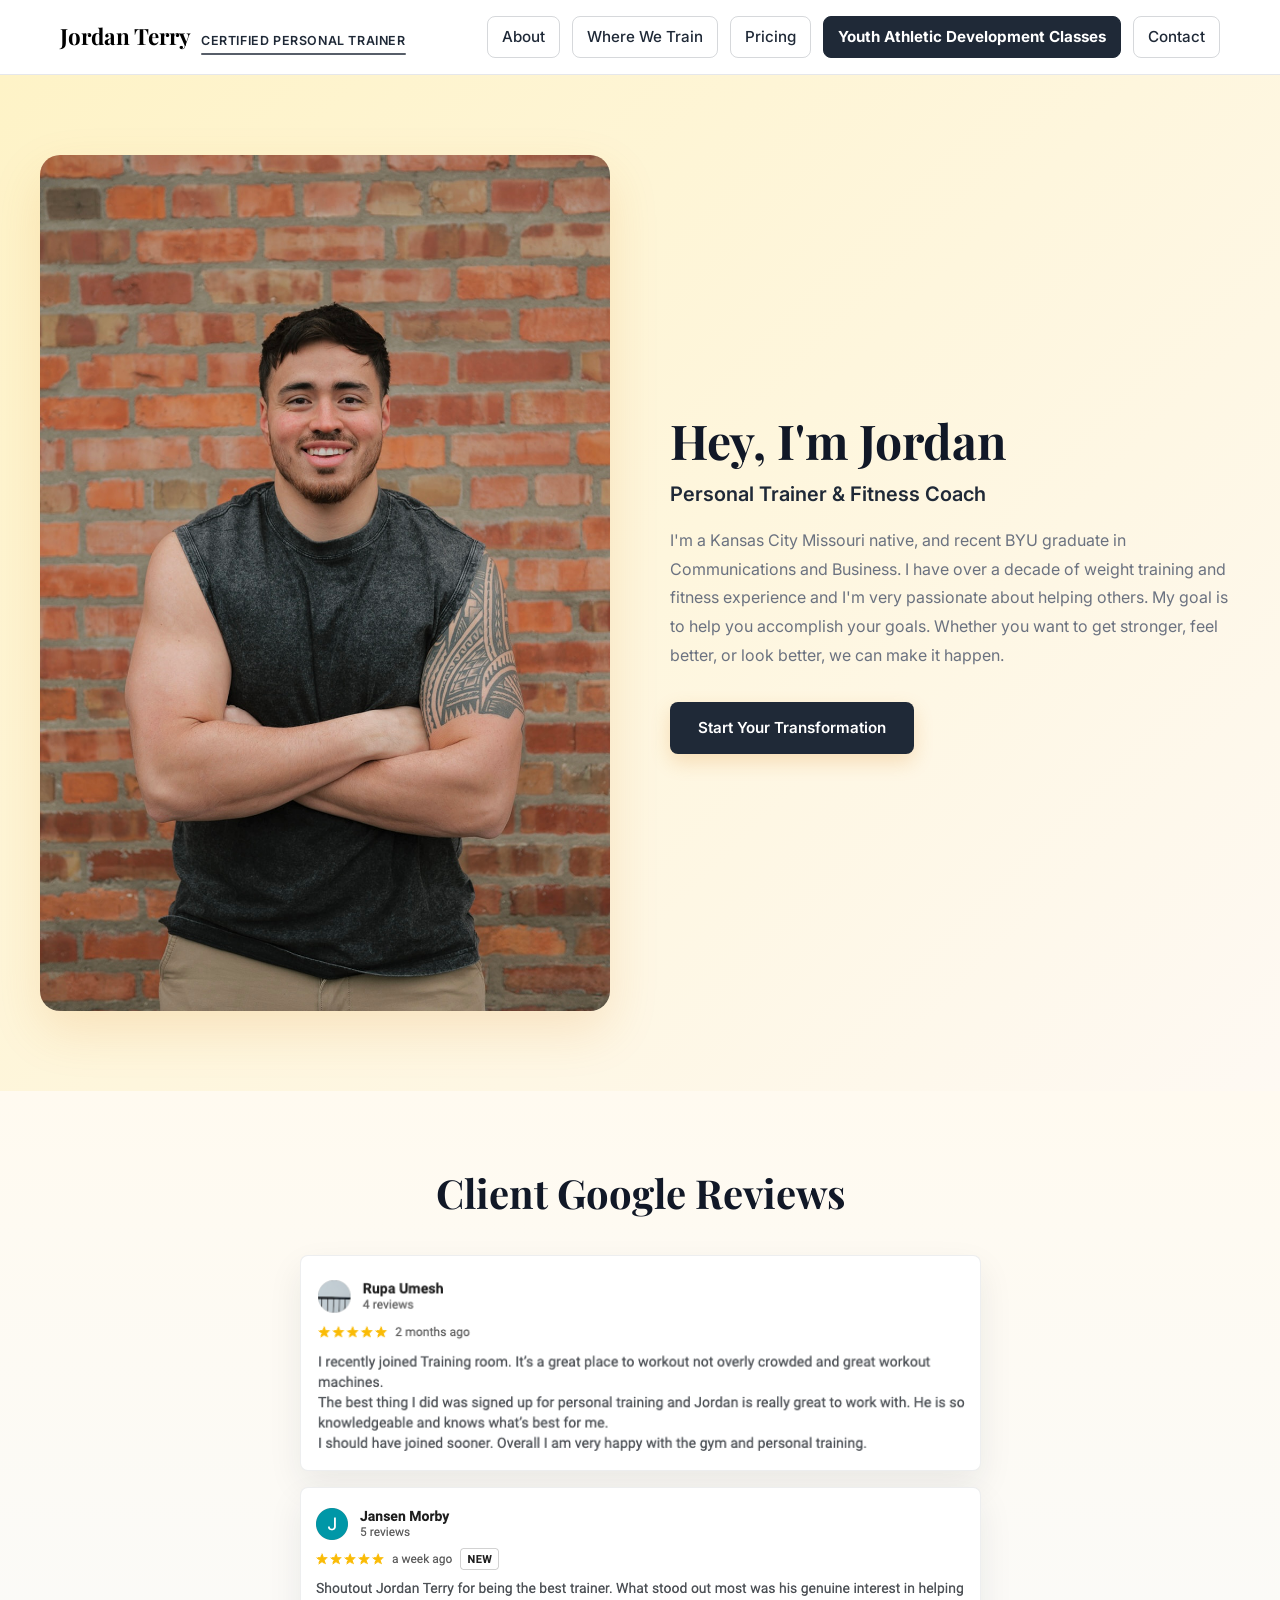
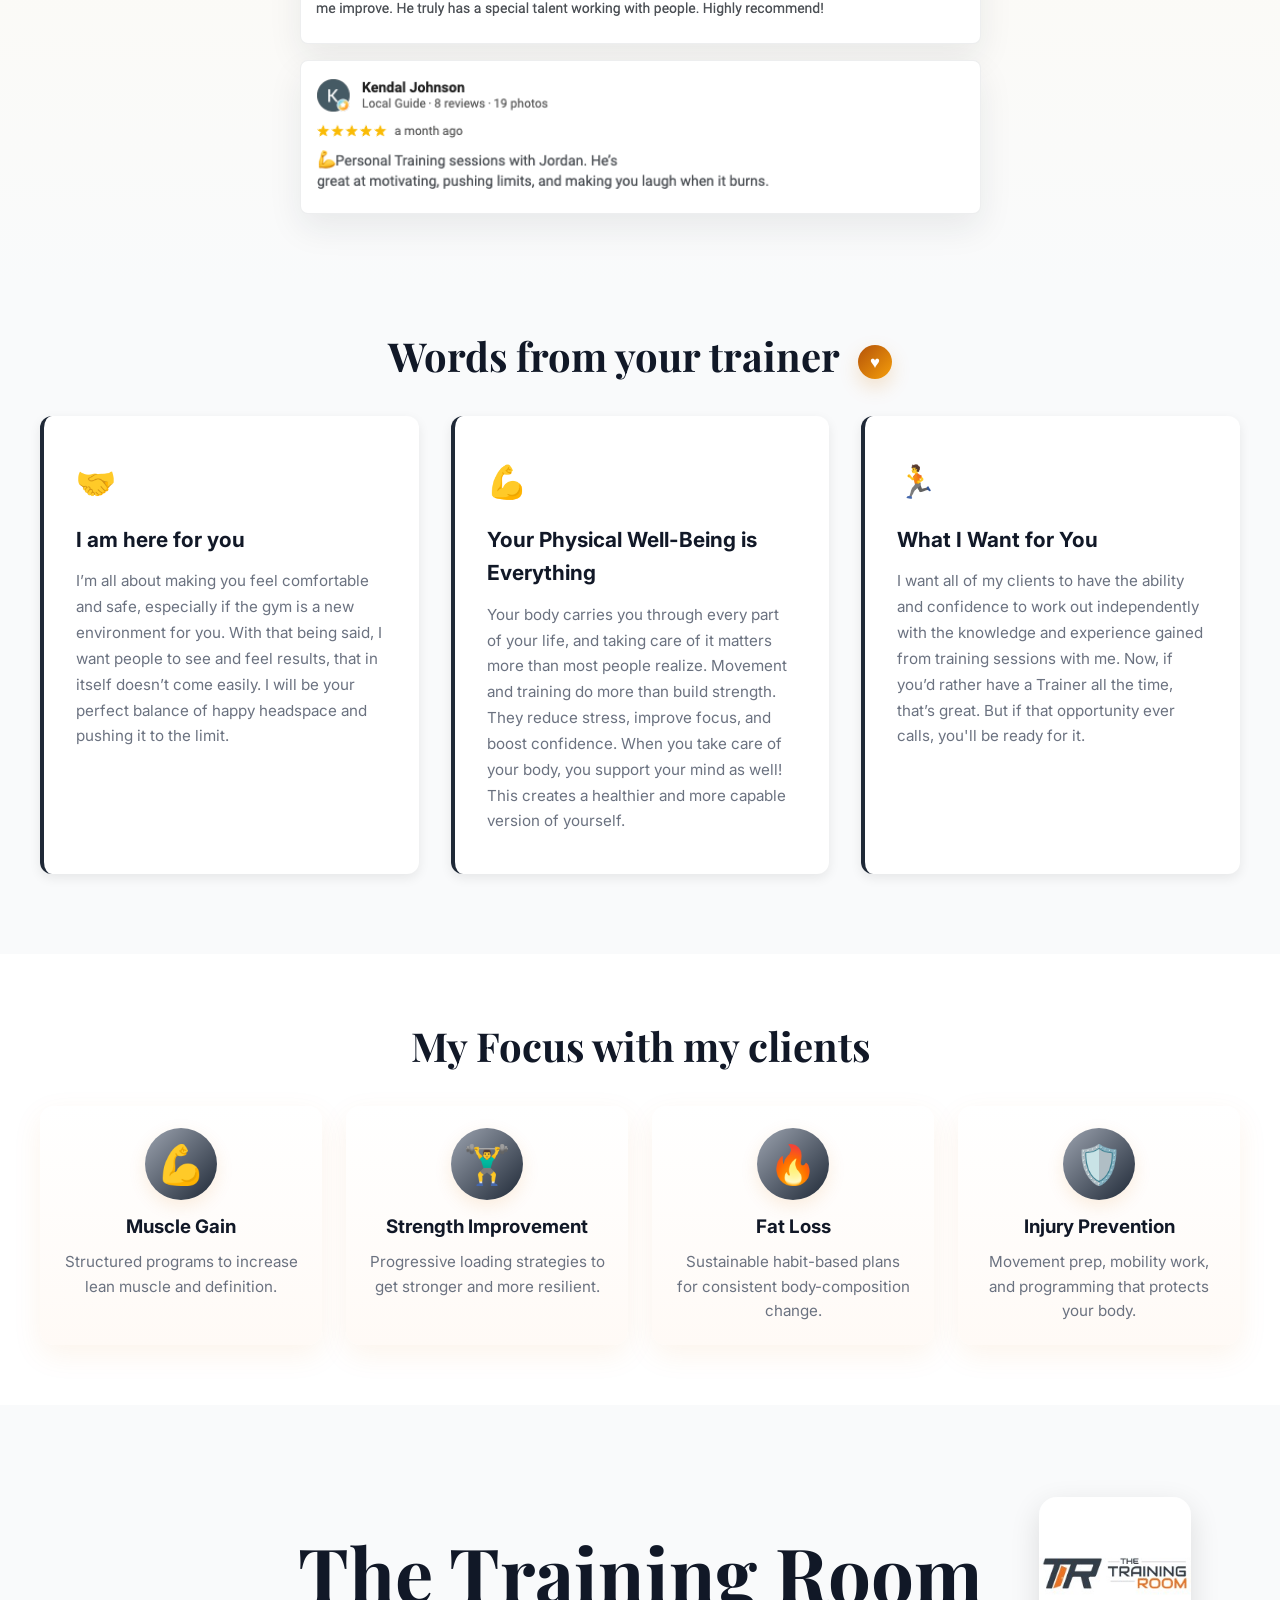
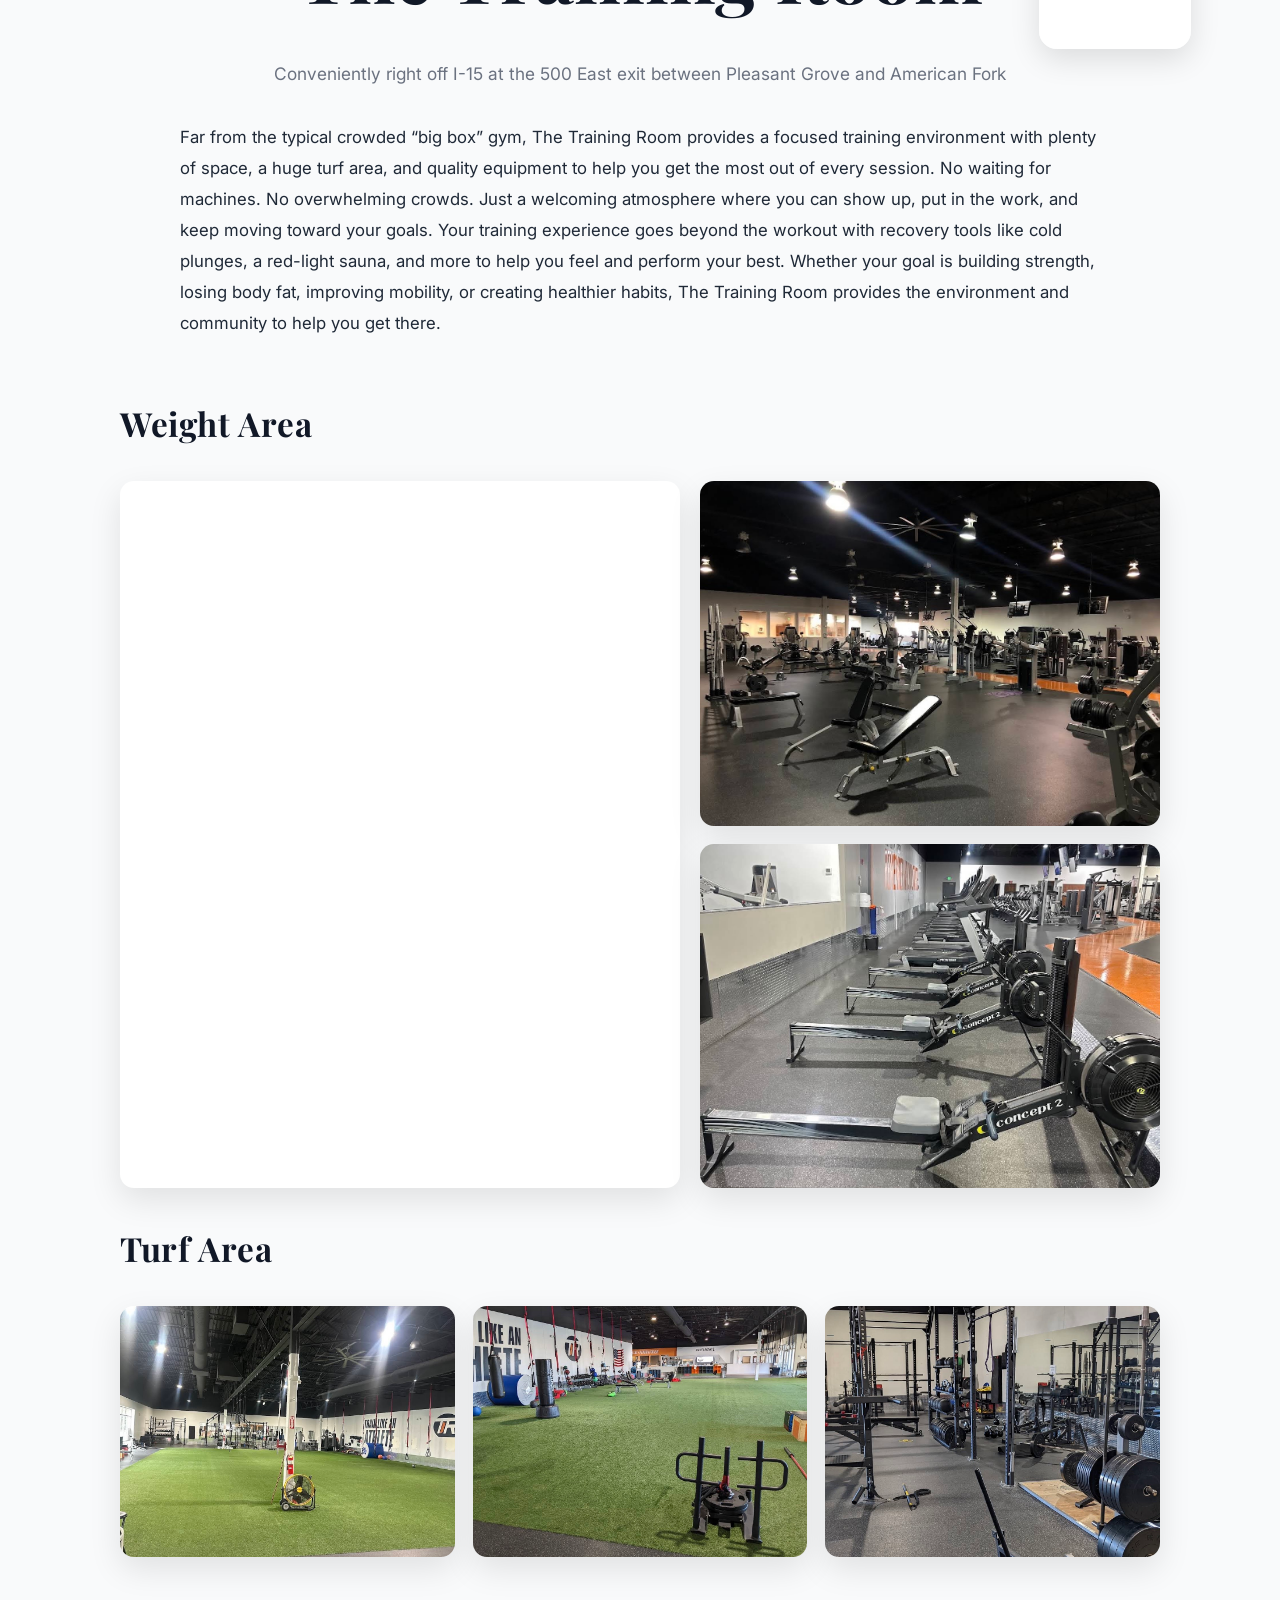
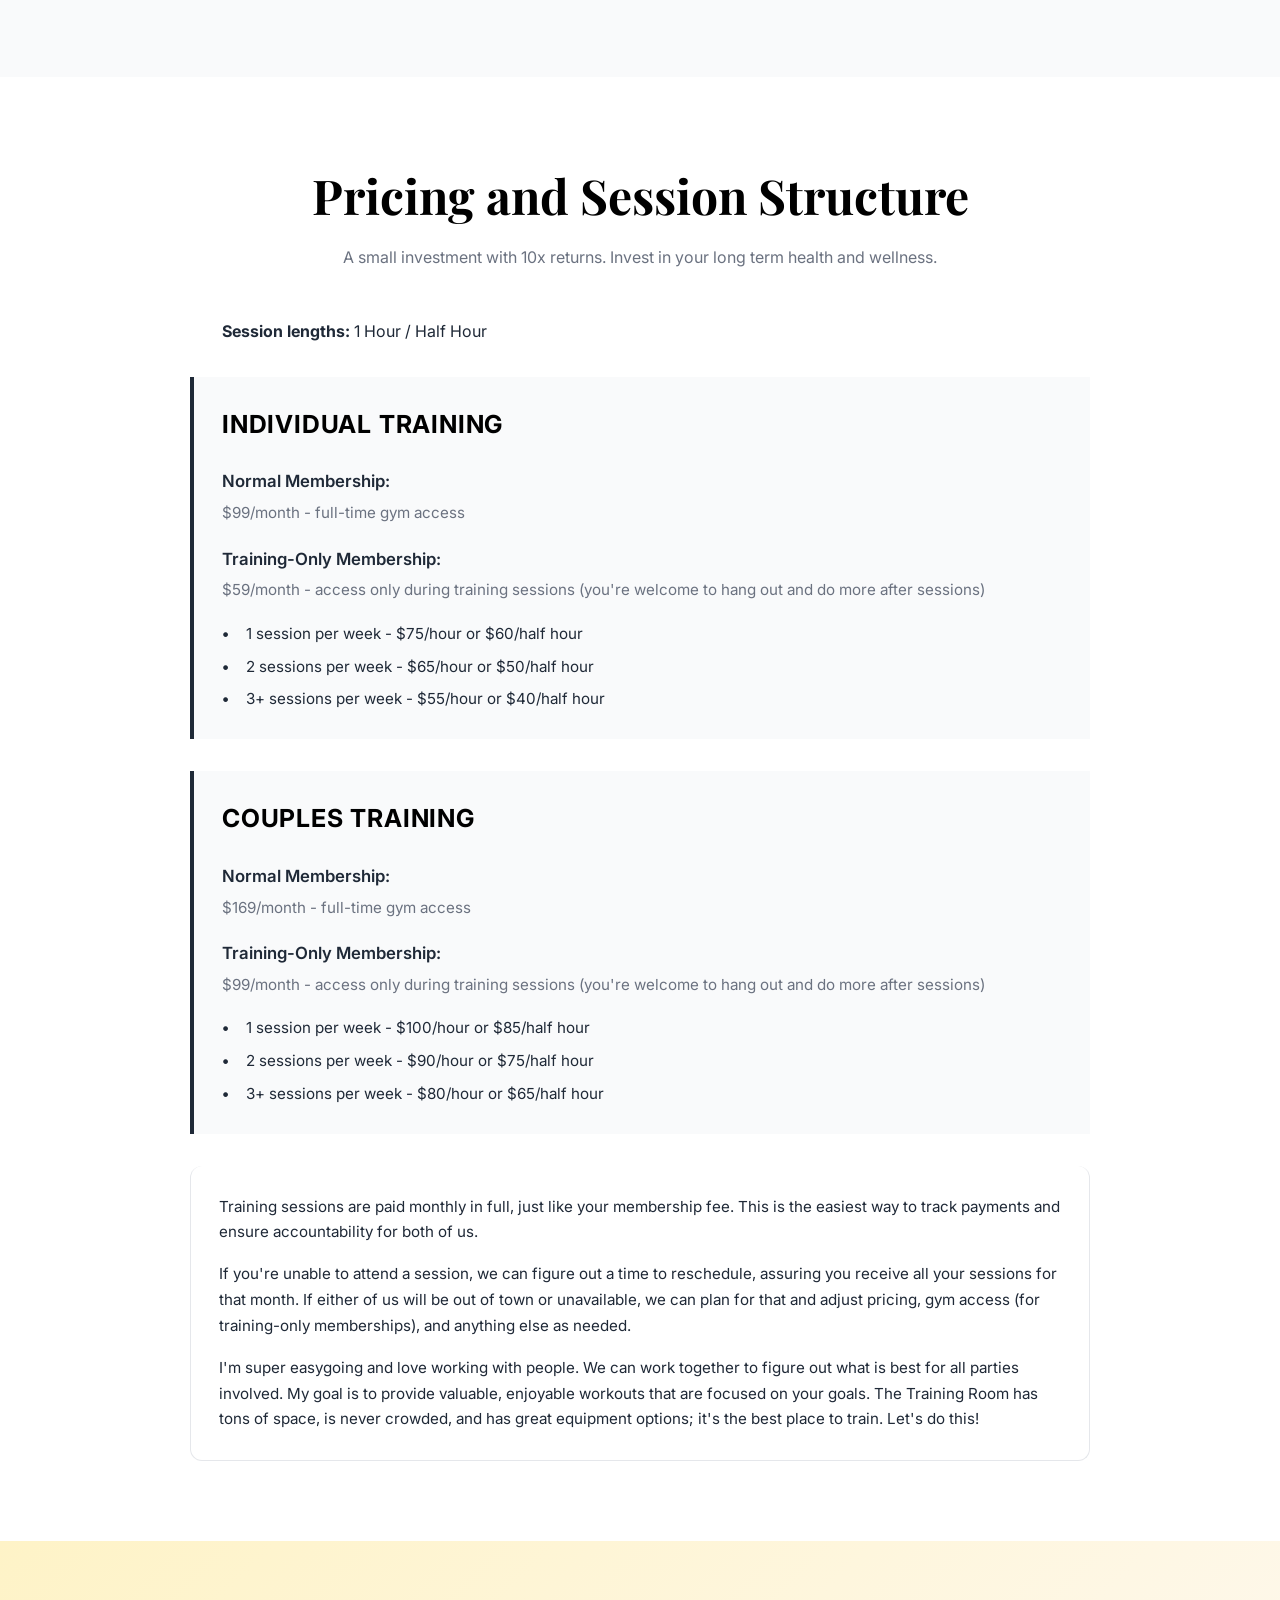
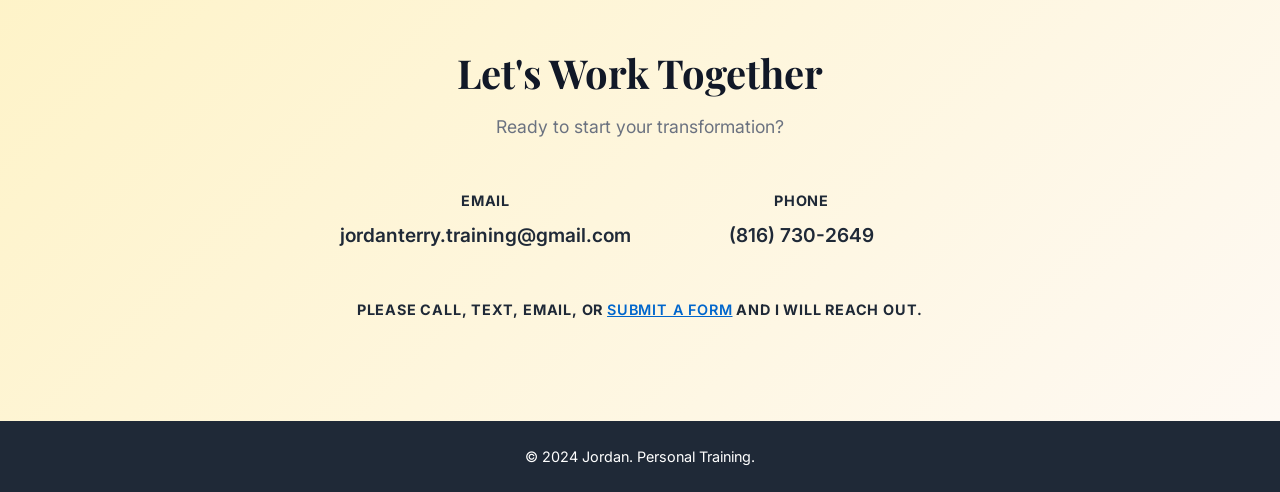
==== index.html @ de5af399 "Shorten contact note copy" ====
<!doctype html>
<html lang="en">
  <head>
    <meta charset="utf-8" />
    <meta name="viewport" content="width=device-width, initial-scale=1" />
    <title>Jordan - Personal Trainer</title>
    <link rel="preconnect" href="https://fonts.googleapis.com" />
    <link rel="preconnect" href="https://fonts.gstatic.com" crossorigin />
    <link href="https://fonts.googleapis.com/css2?family=Inter:wght@400;500;600;700&amp;family=Playfair+Display:wght@600;700&amp;display=swap" rel="stylesheet" />
    <link rel="stylesheet" href="styles.css" />
  </head>
  <body>
    <nav class="navbar">
      <div class="nav-container">
        <div class="nav-brand">
          <span class="brand-name">Jordan Terry</span>
          <button class="brand-title cert-trigger" type="button" data-cert-open>Certified Personal Trainer</button>
        </div>
        <div class="nav-links">
          <a href="#about">About</a>
          <a href="#training-room">Where We Train</a>
          <a href="#pricing">Pricing</a>
          <a class="nav-cta" href="/youth-athletic-development">Youth Athletic Development Classes</a>
          <a href="#contact">Contact</a>
        </div>
      </div>
    </nav>

    <main>
      <!-- Hero Section -->
      <section id="about" class="hero">
        <div class="hero-container">
          <div class="hero-image">
            <img src="headshot.jpg" alt="Jordan" />
          </div>
          <div class="hero-content">
            <h1>Hey, I'm Jordan</h1>
            <p class="hero-subtitle">Personal Trainer &amp; Fitness Coach</p>
            <p class="hero-description">
              I'm a Kansas City Missouri native, and recent BYU graduate in Communications and Business. I have over a decade of weight training and fitness experience and I'm very passionate about helping others. My goal is to help you accomplish your goals. Whether you want to get stronger, feel better, or look better, we can make it happen.
            </p>
            <a href="#contact" class="btn btn-primary">Start Your Transformation</a>
          </div>
        </div>
      </section>

      <!-- Reviews Section -->
      <section class="reviews" aria-labelledby="reviews-title">
        <div class="reviews-container">
          <h2 id="reviews-title">Client Google Reviews</h2>
          <div class="reviews-grid">
            <article class="review-card">
              <img src="assets/reviews/rupa-review.png" alt="Google review from Rupa" />
            </article>
            <article class="review-card">
              <img src="assets/reviews/jansen-review.png" alt="Google review from Jansen" />
            </article>
            <article class="review-card">
              <img src="assets/reviews/johnson-review.png" alt="Google review from Johnson" />
            </article>
          </div>
        </div>
      </section>

      <!-- Philosophy Section -->
      <section id="philosophy" class="philosophy">
        <div class="philosophy-container">
          <h2>Words from your trainer <span class="trainer-heart" aria-hidden="true">♥</span></h2>
          
          <div class="philosophy-grid">
            <div class="philosophy-card">
              <div class="philosophy-icon">🤝</div>
              <h3>I am here for you</h3>
              <p>I’m all about making you feel comfortable and safe, especially if the gym is a new environment for you. With that being said, I want people to see and feel results, that in itself doesn’t come easily. I will be your perfect balance of happy headspace and pushing it to the limit.</p>
            </div>
            
            <div class="philosophy-card">
              <div class="philosophy-icon">💪</div>
              <h3>Your Physical Well-Being is Everything</h3>
              <p>Your body carries you through every part of your life, and taking care of it matters more than most people realize. Movement and training do more than build strength. They reduce stress, improve focus, and boost confidence. When you take care of your body, you support your mind as well! This creates a healthier and more capable version of yourself.</p>
            </div>
            
            <div class="philosophy-card">
              <div class="philosophy-icon">🏃</div>
              <h3>What I Want for You</h3>
              <p>I want all of my clients to have the ability and confidence to work out independently with the knowledge and experience gained from training sessions with me. Now, if you’d rather have a Trainer all the time, that’s great. But if that opportunity ever calls, you'll be ready for it.</p>
            </div>
          </div>

          
        </div>
      </section>

      <section id="focus" class="focus">
        <div class="focus-container">
          <h2>My Focus with my clients</h2>

          <div class="focus-grid">
            <article class="focus-card">
              <div class="focus-icon">💪</div>
              <h3>Muscle Gain</h3>
              <p>Structured programs to increase lean muscle and definition.</p>
            </article>

            <article class="focus-card">
              <div class="focus-icon">🏋️‍♂️</div>
              <h3>Strength Improvement</h3>
              <p>Progressive loading strategies to get stronger and more resilient.</p>
            </article>

            <article class="focus-card">
              <div class="focus-icon">🔥</div>
              <h3>Fat Loss</h3>
              <p>Sustainable habit-based plans for consistent body-composition change.</p>
            </article>

            <article class="focus-card">
              <div class="focus-icon">🛡️</div>
              <h3>Injury Prevention</h3>
              <p>Movement prep, mobility work, and programming that protects your body.</p>
            </article>
          </div>
        </div>
      </section>

      <!-- Training Room Section -->
      <section id="training-room" class="gym">
        <div class="gym-container">
          <div class="gym-header">
            <div class="gym-heading-row">
              <h2>The Training Room</h2>
              <img src="TTR content/TTR-LOGO.jpeg" alt="TTR Logo" class="gym-logo" />
            </div>
            <p class="gym-location">Conveniently right off I-15 at the 500 East exit between Pleasant Grove and American Fork</p>
          </div>
          <div class="gym-text">
            <p class="gym-copy-primary">Far from the typical crowded “big box” gym, The Training Room provides a focused training environment with plenty of space, a huge turf area, and quality equipment to help you get the most out of every session. No waiting for machines. No overwhelming crowds. Just a welcoming atmosphere where you can show up, put in the work, and keep moving toward your goals.</p>
            <p class="gym-copy-secondary">Your training experience goes beyond the workout with recovery tools like cold plunges, a red-light sauna, and more to help you feel and perform your best. Whether your goal is building strength, losing body fat, improving mobility, or creating healthier habits, The Training Room provides the environment and community to help you get there.</p>
          </div>
          <div class="gym-media">
            <h3>Weight Area</h3>
            <div class="weights-grid">
              <div class="weights-video">
                <video src="TTR content/TTR-video1.MOV" autoplay loop muted playsinline preload="metadata" aria-label="Weights area walkthrough"></video>
              </div>
              <div class="weights-images">
                <img src="TTR content/weights-1.jpg" alt="Weights area 1" />
                <img src="TTR content/weights-2.jpg" alt="Weights area 2" />
              </div>
            </div>
            <h3>Turf Area</h3>
            <div class="turf-grid">
              <button class="turf-photo-button" type="button" data-lightbox-src="TTR content/turf-1.jpg" data-lightbox-alt="Larger view of turf area 1">
                <img src="TTR content/turf-1.jpg" alt="Turf area 1" />
              </button>
              <button class="turf-photo-button" type="button" data-lightbox-src="TTR content/turf-2.jpg" data-lightbox-alt="Larger view of turf area 2">
                <img src="TTR content/turf-2.jpg" alt="Turf area 2" />
              </button>
              <button class="turf-photo-button" type="button" data-lightbox-src="TTR content/turf-3.jpg" data-lightbox-alt="Larger view of turf area 3">
                <img src="TTR content/turf-3.jpg" alt="Turf area 3" />
              </button>
            </div>
          </div>
        </div>
      </section>

      <!-- Pricing Section -->
      <section id="pricing" class="pricing">
        <div class="pricing-container">
          <h2>Pricing and Session Structure</h2>
          <p class="pricing-subtitle">A small investment with 10x returns. Invest in your long term health and wellness.</p>
          
          <div class="pricing-content">
            <div class="pricing-item">
              <p><strong>Session lengths:</strong> 1 Hour / Half Hour</p>
            </div>

            <div class="pricing-category">
              <h3>INDIVIDUAL TRAINING</h3>
              
              <div class="pricing-section">
                <h4>Normal Membership:</h4>
                <p>$99/month - full-time gym access</p>
              </div>

              <div class="pricing-section">
                <h4>Training-Only Membership:</h4>
                <p>$59/month - access only during training sessions (you're welcome to hang out and do more after sessions)</p>
              </div>

              <ul class="pricing-list">
                <li>1 session per week - $75/hour or $60/half hour</li>
                <li>2 sessions per week - $65/hour or $50/half hour</li>
                <li>3+ sessions per week - $55/hour or $40/half hour</li>
              </ul>
            </div>

            <div class="pricing-category">
              <h3>COUPLES TRAINING</h3>
              
              <div class="pricing-section">
                <h4>Normal Membership:</h4>
                <p>$169/month - full-time gym access</p>
              </div>

              <div class="pricing-section">
                <h4>Training-Only Membership:</h4>
                <p>$99/month - access only during training sessions (you're welcome to hang out and do more after sessions)</p>
              </div>

              <ul class="pricing-list">
                <li>1 session per week - $100/hour or $85/half hour</li>
                <li>2 sessions per week - $90/hour or $75/half hour</li>
                <li>3+ sessions per week - $80/hour or $65/half hour</li>
              </ul>
            </div>

            <div class="pricing-note">
              <p>Training sessions are paid monthly in full, just like your membership fee. This is the easiest way to track payments and ensure accountability for both of us.</p>
              
              <p>If you're unable to attend a session, we can figure out a time to reschedule, assuring you receive all your sessions for that month. If either of us will be out of town or unavailable, we can plan for that and adjust pricing, gym access (for training-only memberships), and anything else as needed.</p>
              
              <p>I'm super easygoing and love working with people. We can work together to figure out what is best for all parties involved. My goal is to provide valuable, enjoyable workouts that are focused on your goals. The Training Room has tons of space, is never crowded, and has great equipment options; it's the best place to train. Let's do this!</p>
            </div>
          </div>
        </div>
      </section>

      <!-- Contact Section -->
      <section id="contact" class="contact">
        <div class="contact-container">
          <h2>Let's Work Together</h2>
          <p class="section-subtitle">Ready to start your transformation?</p>
          
          <div class="contact-methods">
            <div class="contact-method">
              <h3>Email</h3>
              <a href="mailto:jordanterry.training@gmail.com">jordanterry.training@gmail.com</a>
            </div>
            <div class="contact-method">
              <h3>Phone</h3>
              <a href="tel:+18167302649">(816) 730-2649</a>
            </div>
          </div>
          
          <p class="contact-note">Please call, text, email, or <a href="https://docs.google.com/forms/d/e/1FAIpQLSeHGQTXC1L7MiSMfDoUDGU8taf_AvAZVIywggyeiJch5BqsMg/viewform" class="form-link">submit a form</a> and I will reach out.</p>
        </div>
      </section>
    </main>

    <div class="cert-modal" id="cert-modal" aria-hidden="true">
      <div class="cert-modal-backdrop" data-cert-close></div>
      <div class="cert-modal-panel" role="dialog" aria-modal="true" aria-labelledby="cert-modal-title">
        <div class="cert-modal-header">
          <h2 id="cert-modal-title">NASM Certification</h2>
          <button class="cert-modal-close" type="button" aria-label="Close certification" data-cert-close>&times;</button>
        </div>
        <iframe class="cert-frame" src="assets/nasm-certification.pdf" title="Jordan Terry NASM certification"></iframe>
        <a class="cert-download" href="assets/nasm-certification.pdf" target="_blank" rel="noopener">Open certificate in a new tab</a>
      </div>
    </div>

    <div class="image-lightbox" id="image-lightbox" aria-hidden="true">
      <button class="image-lightbox-backdrop" type="button" aria-label="Close image preview" data-lightbox-close></button>
      <div class="image-lightbox-panel" role="dialog" aria-modal="true" aria-label="Expanded turf photo">
        <button class="image-lightbox-close" type="button" aria-label="Close image preview" data-lightbox-close>&times;</button>
        <img src="" alt="" />
      </div>
    </div>

    <footer class="footer">
      <p>&copy; 2024 Jordan. Personal Training.</p>
    </footer>

    <button class="back-to-top" type="button" aria-label="Back to top">
      <span aria-hidden="true">↑</span>
    </button>

    <script src="script.js"></script>
  </body>
</html>
---- styles.css ----
:root {
  --primary: #1f2937;
  --primary-dark: #000000;
  --primary-light: #9ca3af;
  --warm-brown: #111827;
  --warm-cream: #f3f4f6;
  --text: #1f2937;
  --text-light: #6b7280;
  --bg-light: #f9fafb;
  --bg-white: #ffffff;
  --border: #e5e7eb;
}

* {
  margin: 0;
  padding: 0;
  box-sizing: border-box;
}

html, body {
  height: 100%;
  font-family: 'Inter', system-ui, -apple-system, sans-serif;
  color: var(--text);
  line-height: 1.6;
  background: var(--bg-white);
}

/* Navbar */
.navbar {
  background: var(--bg-white);
  border-bottom: 1px solid var(--border);
  position: sticky;
  top: 0;
  z-index: 100;
  backdrop-filter: blur(10px);
}

.nav-container {
  max-width: 1200px;
  margin: 0 auto;
  display: flex;
  justify-content: space-between;
  align-items: center;
  padding: 16px 20px;
}

.nav-brand {
  display: flex;
  align-items: baseline;
  gap: 10px;
}

.brand-name {
  font-family: 'Playfair Display', serif;
  font-size: 1.4rem;
  font-weight: 700;
  color: var(--primary-dark);
}

.brand-title {
  font-size: 0.78rem;
  font-weight: 600;
  color: var(--primary);
  text-transform: uppercase;
  letter-spacing: 0.6px;
}

.cert-trigger {
  appearance: none;
  background: none;
  border: 0;
  cursor: pointer;
  font-family: inherit;
  padding: 0 0 7px;
  position: relative;
  transition: color 0.3s ease;
}

.cert-trigger::after {
  content: '';
  position: absolute;
  left: 0;
  bottom: 0;
  width: 100%;
  height: 2px;
  background: var(--primary);
  border-radius: 999px;
  opacity: 0.75;
}

.cert-trigger:hover,
.cert-trigger:focus-visible {
  color: var(--primary-dark);
  outline: none;
}

.nav-links {
  display: flex;
  gap: 12px;
  align-items: center;
  flex-wrap: wrap;
  justify-content: flex-end;
}

.nav-links a {
  border: 1px solid rgba(31, 41, 55, 0.18);
  border-radius: 8px;
  text-decoration: none;
  color: var(--text);
  font-size: 0.95rem;
  font-weight: 500;
  padding: 8px 14px;
  transition: background 0.3s ease, border-color 0.3s ease, color 0.3s ease, transform 0.3s ease;
}

.nav-links a:hover,
.nav-links a:focus-visible {
  background: var(--primary);
  border-color: var(--primary);
  color: white;
  outline: none;
  transform: translateY(-1px);
}

.nav-links .nav-cta {
  background: var(--primary);
  border-color: var(--primary);
  color: white;
  font-weight: 700;
}

.nav-links .nav-cta:hover,
.nav-links .nav-cta:focus-visible {
  background: var(--primary-dark);
  border-color: var(--primary-dark);
}

/* Hero Section */
.hero {
  padding: 80px 20px;
  background: linear-gradient(135deg, #fef3c7 0%, #fef9f3 100%);
  min-height: 600px;
  display: flex;
  align-items: center;
}

.hero-container {
  max-width: 1200px;
  margin: 0 auto;
  display: grid;
  grid-template-columns: 1fr 1fr;
  gap: 60px;
  align-items: center;
  width: 100%;
}

.hero-image {
  position: relative;
}

.hero-image img {
  width: 100%;
  height: auto;
  border-radius: 20px;
  box-shadow: 0 20px 50px rgba(217, 119, 6, 0.15);
  display: block;
}

.hero-image::before {
  content: '';
  position: absolute;
  top: -20px;
  left: -20px;
  width: 100%;
  height: 100%;
  background: var(--primary);
  border-radius: 20px;
  z-index: -1;
  opacity: 0.1;
}

.hero-content h1 {
  font-family: 'Playfair Display', serif;
  font-size: 3rem;
  font-weight: 700;
  color: var(--warm-brown);
  margin-bottom: 8px;
  line-height: 1.2;
}

.hero-subtitle {
  font-size: 1.25rem;
  color: var(--primary);
  font-weight: 600;
  margin-bottom: 16px;
}

.hero-description {
  font-size: 1rem;
  color: var(--text-light);
  margin-bottom: 32px;
  line-height: 1.8;
}

/* Buttons */
.btn {
  display: inline-block;
  padding: 14px 28px;
  border-radius: 8px;
  text-decoration: none;
  font-weight: 600;
  font-size: 0.95rem;
  cursor: pointer;
  border: none;
  transition: all 0.3s ease;
  text-align: center;
}

.btn-primary {
  background: var(--primary);
  color: white;
  box-shadow: 0 8px 20px rgba(217, 119, 6, 0.2);
}

.btn-primary:hover {
  background: var(--primary-dark);
  transform: translateY(-2px);
  box-shadow: 0 12px 30px rgba(217, 119, 6, 0.3);
}

.btn-secondary {
  background: var(--warm-brown);
  color: white;
}

.btn-secondary:hover {
  background: #5f2d0c;
}

/* Reviews Section */
.reviews {
  padding: 70px 20px;
  background: linear-gradient(180deg, #fffaf0 0%, var(--bg-light) 100%);
}

.reviews-container {
  max-width: 1200px;
  margin: 0 auto;
}

.reviews-container h2 {
  font-family: 'Playfair Display', serif;
  font-size: 2.5rem;
  color: var(--warm-brown);
  margin-bottom: 30px;
  text-align: center;
}

.reviews-grid {
  display: grid;
  grid-template-columns: 1fr;
  gap: 16px;
  align-items: start;
  max-width: 681px;
  margin: 0 auto;
}

.review-card {
  background: var(--bg-white);
  border: 1px solid rgba(31, 41, 55, 0.08);
  border-radius: 8px;
  box-shadow: 0 14px 34px rgba(31, 41, 55, 0.08);
  padding: 14px;
}

.review-card img {
  display: block;
  width: 100%;
  height: auto;
  border-radius: 6px;
}

/* Philosophy Section */
.philosophy {
  /* bring this section closer to the About section */
  padding: 40px 20px 80px 20px;
  background: var(--bg-light);
}

.philosophy-container {
  max-width: 1200px;
  margin: 0 auto;
}

/* Visually separate the focus list from the trainer words */
.focus-section {
  margin-top: 56px;
  padding: 28px;
  background: var(--bg-white);
  border-radius: 12px;
  box-shadow: 0 8px 24px rgba(0, 0, 0, 0.04);
  border-top: 1px solid var(--border);
}

.focus-section h3 {
  font-size: 1.6rem;
  color: var(--warm-brown);
  margin-bottom: 18px;
  text-align: center;
}

.philosophy-container > h2 {
  font-family: 'Playfair Display', serif;
  font-size: 2.5rem;
  color: var(--warm-brown);
  margin-bottom: 28px;
  text-align: center;
}

.trainer-heart {
  display: inline-flex;
  vertical-align: middle;
  margin-left: 10px;
  width: 34px;
  height: 34px;
  align-items: center;
  justify-content: center;
  border-radius: 50%;
  background: linear-gradient(135deg, #b45309, #f59e0b);
  color: white;
  box-shadow: 0 8px 20px rgba(217, 119, 6, 0.2);
  font-size: 1.05rem;
  line-height: 1;
}

.section-subtitle {
  text-align: center;
  color: var(--text-light);
  font-size: 1.1rem;
  margin-bottom: 48px;
}

.philosophy-grid {
  display: grid;
  grid-template-columns: repeat(auto-fit, minmax(320px, 1fr));
  gap: 32px;
}

.philosophy-card {
  background: var(--bg-white);
  padding: 40px 32px;
  border-radius: 12px;
  border-left: 4px solid var(--primary);
  box-shadow: 0 4px 12px rgba(0, 0, 0, 0.08);
  transition: transform 0.3s ease, box-shadow 0.3s ease;
}

.focus-section {
  margin-top: 40px;
  padding: 32px;
  background: white;
  border-radius: 16px;
  box-shadow: 0 10px 30px rgba(217, 119, 6, 0.1);
}

.focus-section h3 {
  font-size: 1.7rem;
  color: var(--warm-brown);
  margin-bottom: 18px;
  text-align: center;
}

.focus-list {
  list-style: none;
  padding: 0;
  margin: 0;
  display: grid;
  grid-template-columns: repeat(auto-fit, minmax(180px, 1fr));
  gap: 16px;
}

.focus-list li {
  background: var(--bg-light);
  padding: 18px 16px;
  border-radius: 12px;
  font-weight: 600;
  color: var(--text);
  text-align: center;
  box-shadow: inset 0 0 0 1px rgba(217, 119, 6, 0.08);
}

.philosophy-card:hover {
  transform: translateY(-4px);
  box-shadow: 0 12px 24px rgba(217, 119, 6, 0.12);
}

.philosophy-icon {
  font-size: 2rem;
  margin-bottom: 16px;
}

.philosophy-card h3 {
  font-size: 1.3rem;
  color: var(--warm-brown);
  margin-bottom: 12px;
}

.philosophy-card p {
  color: var(--text-light);
  line-height: 1.7;
  font-size: 0.95rem;
}

/* Focus Section */
.focus {
  padding: 60px 20px;
  background: transparent;
}

.focus-container {
  max-width: 1200px;
  margin: 0 auto;
}

.focus-container > h2 {
  font-family: 'Playfair Display', serif;
  font-size: 2.5rem;
  color: var(--warm-brown);
  margin-bottom: 8px;
  text-align: center;
}

.focus-grid {
  display: grid;
  grid-template-columns: repeat(auto-fit, minmax(220px, 1fr));
  gap: 24px;
  margin-top: 28px;
}

.focus-card {
  background: linear-gradient(180deg, var(--bg-white), #fffaf6);
  border-radius: 14px;
  padding: 22px;
  box-shadow: 0 10px 30px rgba(217, 119, 6, 0.08);
  text-align: center;
  transition: transform 0.28s ease, box-shadow 0.28s ease;
}

.focus-card:hover {
  transform: translateY(-6px) scale(1.01);
  box-shadow: 0 18px 40px rgba(217, 119, 6, 0.14);
}

.focus-icon {
  width: 72px;
  height: 72px;
  margin: 0 auto 12px auto;
  display: flex;
  align-items: center;
  justify-content: center;
  border-radius: 50%;
  background: linear-gradient(135deg, var(--primary-light), var(--primary));
  color: white;
  font-size: 2.4rem;
  line-height: 1;
  box-shadow: 0 6px 18px rgba(217, 119, 6, 0.12);
}

.focus-card h3 {
  margin-top: 8px;
  margin-bottom: 8px;
  color: var(--warm-brown);
}

.focus-card p {
  color: var(--text-light);
  font-size: 0.95rem;
}

/* Pricing Section */
.pricing {
  padding: 80px 20px;
  background: var(--bg-white);
}

.pricing-container {
  max-width: 900px;
  margin: 0 auto;
}

.pricing-container > h2 {
  color: var(--primary-dark);
  display: table;
  font-family: 'Playfair Display', serif;
  font-size: 3rem;
  font-weight: 700;
  margin: 0 auto 12px;
  text-align: center;
}

.pricing-subtitle {
  color: var(--text-light);
  font-size: 1rem;
  line-height: 1.6;
  margin: 0 auto 48px;
  max-width: 760px;
  text-align: center;
}

.pricing-content {
  display: flex;
  flex-direction: column;
  gap: 32px;
}

.pricing-item h3 {
  font-size: 1.2rem;
  color: var(--warm-brown);
  margin-bottom: 8px;
  font-weight: 700;
}

.pricing-item p {
  color: var(--text);
  font-size: 1rem;
}

.pricing-item {
  padding-left: 32px;
}

.pricing-category {
  background: var(--bg-light);
  padding: 28px;
  border-radius: 0;
  border-left: 4px solid var(--primary);
}

.pricing-category h3 {
  color: var(--primary-dark);
  display: inline-block;
  font-size: 1.55rem;
  margin-bottom: 24px;
  font-weight: 700;
  text-transform: uppercase;
  letter-spacing: 0.8px;
}

.pricing-section {
  margin-bottom: 20px;
}

.pricing-section h4 {
  font-size: 1.05rem;
  color: var(--text);
  margin-bottom: 6px;
  font-weight: 600;
}

.pricing-section p {
  color: var(--text-light);
  font-size: 0.95rem;
  line-height: 1.6;
}

.pricing-list {
  list-style: none;
  padding: 0;
  margin: 16px 0 0 0;
  display: flex;
  flex-direction: column;
  gap: 10px;
}

.pricing-list li {
  color: var(--text);
  font-size: 0.95rem;
  padding-left: 24px;
  position: relative;
  line-height: 1.5;
}

.pricing-list li:before {
  content: '•';
  position: absolute;
  left: 0;
  color: var(--primary);
  font-weight: bold;
}

.pricing-note {
  background: var(--bg-white);
  padding: 28px;
  border-radius: 12px;
  border-right: 1px solid var(--border);
  border-bottom: 1px solid var(--border);
  border-left: 1px solid var(--border);
}

.pricing-note p {
  color: var(--text);
  font-size: 0.95rem;
  line-height: 1.7;
  margin-bottom: 16px;
}

.pricing-note p:last-child {
  margin-bottom: 0;
}
/* Training Room Section */
.gym {
  padding: 92px 20px;
  background: var(--bg-light);
}

.gym-container {
  max-width: 1200px;
  margin: 0 auto;
}

.gym-header {
  display: flex;
  flex-direction: column;
  align-items: center;
  justify-content: center;
  gap: 12px;
  margin-bottom: 34px;
  text-align: center;
}

.gym-heading-row {
  display: grid;
  grid-template-columns: 1fr auto 1fr;
  align-items: center;
  justify-content: center;
  column-gap: 30px;
  width: 100%;
}

.gym-logo {
  width: 152px;
  height: auto;
  border-radius: 18px;
  justify-self: start;
  margin-left: 26px;
  box-shadow: 0 10px 30px rgba(0, 0, 0, 0.12);
}

.gym-heading-row h2 {
  font-family: 'Playfair Display', serif;
  font-size: 4.75rem;
  line-height: 1.05;
  margin: 0;
  color: var(--warm-brown);
  grid-column: 2;
}

.gym-location {
  color: var(--text-light);
  font-size: 1.08rem;
  margin: 0;
  line-height: 1.55;
  max-width: 100%;
}

.gym-text {
  max-width: 920px;
  margin: 0 auto;
  text-align: left;
}

.gym-text p {
  color: var(--text);
  line-height: 1.85;
  margin-bottom: 0;
  font-size: 1.05rem;
}

.gym-copy-primary,
.gym-copy-secondary {
  display: inline;
}

.gym-copy-primary::after {
  content: ' ';
}

.gym-media {
  isolation: isolate;
  margin: 30px auto 0;
  max-width: 1040px;
  padding: 28px 0;
  position: relative;
}

.gym-media::before {
  background-image:
    url('assets/tr-logo.png'),
    url('assets/tr-logo.png'),
    url('assets/tr-logo.png'),
    url('assets/tr-logo.png'),
    url('assets/tr-logo.png'),
    url('assets/tr-logo.png'),
    url('assets/tr-logo.png'),
    url('assets/tr-logo.png'),
    url('assets/tr-logo.png'),
    url('assets/tr-logo.png'),
    url('assets/tr-logo.png'),
    url('assets/tr-logo.png'),
    url('assets/tr-logo.png'),
    url('assets/tr-logo.png');
  background-position:
    calc(50% - 748px) 36px,
    calc(50% + 712px) 146px,
    calc(50% - 748px) 256px,
    calc(50% + 712px) 366px,
    calc(50% - 748px) 476px,
    calc(50% + 712px) 586px,
    calc(50% - 748px) 696px,
    calc(50% + 712px) 806px,
    calc(50% - 748px) 916px,
    calc(50% + 712px) 1026px,
    calc(50% - 748px) 1136px,
    calc(50% + 712px) 1246px,
    calc(50% - 748px) 1356px,
    calc(50% + 712px) 1466px;
  background-repeat: no-repeat;
  background-size: 120px 120px;
  content: '';
  bottom: -180px;
  left: 50%;
  pointer-events: none;
  position: absolute;
  top: 0;
  transform: translateX(-50%);
  width: 100vw;
  z-index: 0;
}

.gym-media h3,
.weights-grid,
.turf-grid {
  position: relative;
  z-index: 1;
}

.gym-media h3 {
  font-family: 'Playfair Display', serif;
  font-size: 2.08rem;
  color: var(--warm-brown);
  margin-bottom: 30px;
  letter-spacing: 0.6px;
}

.weights-grid {
  display: grid;
  grid-template-columns: minmax(0, 0.95fr) minmax(280px, 0.78fr);
  gap: 20px;
  margin-bottom: 34px;
  align-items: stretch;
}

.weights-video,
.weights-images img,
.turf-photo-button {
  overflow: hidden;
  border-radius: 14px;
  background: var(--bg-white);
  box-shadow: 0 12px 32px rgba(0, 0, 0, 0.1);
}

.weights-video video {
  width: 100%;
  height: 100%;
  min-height: 330px;
  display: block;
  object-fit: cover;
}

.weights-images {
  display: grid;
  gap: 18px;
}

.weights-images img {
  width: 100%;
  height: 100%;
  aspect-ratio: 4 / 3;
  display: block;
  object-fit: cover;
}

.turf-grid {
  display: grid;
  grid-template-columns: repeat(3, minmax(0, 1fr));
  gap: 18px;
}

.turf-photo-button {
  border: 0;
  cursor: pointer;
  padding: 0;
  transition: box-shadow 0.25s ease, transform 0.25s ease;
}

.turf-photo-button:hover,
.turf-photo-button:focus-visible {
  box-shadow: 0 18px 42px rgba(0, 0, 0, 0.16);
  outline: none;
  transform: translateY(-3px);
}

.turf-grid img {
  width: 100%;
  aspect-ratio: 4 / 3;
  display: block;
  object-fit: cover;
}

@media (max-width: 1024px) {
  .gym-heading-row {
    grid-template-columns: auto auto;
    width: auto;
  }

  .gym-heading-row h2 {
    grid-column: auto;
  }

  .gym-logo {
    justify-self: auto;
    margin-left: 0;
  }

  .weights-grid {
    grid-template-columns: 1fr;
    margin-left: auto;
    margin-right: auto;
    max-width: 760px;
  }

  .gym-media {
    padding-left: 0;
    padding-right: 0;
  }

  .gym-media::before {
    background-position:
      calc(50% - 447px) 40px,
      calc(50% + 445px) 150px,
      calc(50% - 447px) 260px,
      calc(50% + 445px) 370px,
      calc(50% - 447px) 480px,
      calc(50% + 445px) 590px,
      calc(50% - 447px) 700px,
      calc(50% + 445px) 810px,
      calc(50% - 447px) 920px,
      calc(50% + 445px) 1030px,
      calc(50% - 447px) 1140px,
      calc(50% + 445px) 1250px,
      calc(50% - 447px) 1360px,
      calc(50% + 445px) 1470px;
    background-size: 86px 86px;
  }
}

@media (max-width: 768px) {
  .gym {
    padding: 64px 18px;
  }

  .gym-header {
    gap: 16px;
  }

  .gym-logo {
    width: 112px;
  }

  .gym-heading-row {
    gap: 16px;
    grid-template-columns: 1fr;
  }

  .gym-heading-row h2 {
    font-size: 3rem;
  }

  .gym-location {
    font-size: 0.92rem;
  }

  .gym-media h3 {
    font-size: 1.55rem;
    margin-bottom: 20px;
  }

  .gym-media {
    padding-left: 0;
    padding-right: 0;
  }

  .gym-media::before {
    display: none;
  }

  .weights-video video {
    min-height: 280px;
  }

  .turf-grid {
    grid-template-columns: 1fr;
  }

  .turf-photo-button {
    cursor: default;
  }

  .turf-photo-button:hover,
  .turf-photo-button:focus-visible {
    box-shadow: 0 12px 32px rgba(0, 0, 0, 0.1);
    transform: none;
  }
}

/* Contact Section */
.contact {
  padding: 100px 20px;
  background: linear-gradient(135deg, #fef3c7 0%, #fef9f3 100%);
  text-align: center;
}

.contact-container {
  max-width: 600px;
  margin: 0 auto;
}

.contact-note {
  font-size: 0.9rem;
  font-weight: 700;
  text-transform: uppercase;
  letter-spacing: 0.8px;
  color: var(--text);
  margin-top: 32px;
  line-height: 1.5;
}

.form-link {
  color: #0066cc;
  text-decoration: underline;
  font-weight: 600;
  transition: color 0.3s ease;
}

.form-link:hover {
  color: #004499;
}

.contact-container h2 {
  font-family: 'Playfair Display', serif;
  font-size: 2.5rem;
  color: var(--warm-brown);
  margin-bottom: 8px;
}

.contact-methods {
  display: grid;
  grid-template-columns: 1fr 1fr;
  gap: 32px;
  margin: 48px 0;
}

.contact-method h3 {
  color: var(--primary);
  font-size: 0.9rem;
  text-transform: uppercase;
  letter-spacing: 0.8px;
  margin-bottom: 8px;
}

.contact-method a {
  font-size: 1.2rem;
  color: var(--text);
  text-decoration: none;
  font-weight: 600;
}

.contact-method a:hover {
  color: var(--primary);
}

/* Footer */
.footer {
  background: var(--text);
  color: white;
  text-align: center;
  padding: 24px 20px;
  font-size: 0.9rem;
}

.cert-modal {
  align-items: center;
  display: none;
  inset: 0;
  justify-content: center;
  padding: 24px;
  position: fixed;
  z-index: 1000;
}

.cert-modal.is-open {
  display: flex;
}

.cert-modal-backdrop {
  background: rgba(17, 24, 39, 0.72);
  inset: 0;
  position: absolute;
}

.cert-modal-panel {
  background: var(--bg-white);
  border-radius: 12px;
  box-shadow: 0 24px 80px rgba(0, 0, 0, 0.28);
  max-height: 92vh;
  max-width: 900px;
  overflow: hidden;
  position: relative;
  width: min(100%, 900px);
  z-index: 1;
}

.cert-modal-header {
  align-items: center;
  border-bottom: 1px solid var(--border);
  display: flex;
  justify-content: space-between;
  gap: 16px;
  padding: 16px 18px;
}

.cert-modal-header h2 {
  color: var(--warm-brown);
  font-family: 'Playfair Display', serif;
  font-size: 1.45rem;
  line-height: 1.2;
  margin: 0;
}

.cert-modal-close {
  align-items: center;
  background: var(--bg-light);
  border: 1px solid var(--border);
  border-radius: 50%;
  color: var(--text);
  cursor: pointer;
  display: inline-flex;
  font-size: 1.5rem;
  height: 36px;
  justify-content: center;
  line-height: 1;
  width: 36px;
}

.cert-modal-close:hover,
.cert-modal-close:focus-visible {
  background: var(--primary);
  color: white;
  outline: none;
}

.cert-frame {
  border: 0;
  display: block;
  height: min(74vh, 760px);
  width: 100%;
}

.cert-download {
  border-top: 1px solid var(--border);
  color: var(--primary);
  display: block;
  font-size: 0.92rem;
  font-weight: 600;
  padding: 12px 18px;
  text-align: center;
}

.image-lightbox {
  align-items: center;
  display: none;
  inset: 0;
  justify-content: center;
  padding: 24px;
  position: fixed;
  z-index: 1100;
}

.image-lightbox.is-open {
  display: flex;
}

.image-lightbox-backdrop {
  background: rgba(17, 24, 39, 0.78);
  border: 0;
  cursor: pointer;
  inset: 0;
  padding: 0;
  position: absolute;
}

.image-lightbox-panel {
  max-height: 88vh;
  max-width: min(1040px, 92vw);
  position: relative;
  z-index: 1;
}

.image-lightbox-panel img {
  background: var(--bg-white);
  border-radius: 12px;
  box-shadow: 0 24px 80px rgba(0, 0, 0, 0.32);
  display: block;
  max-height: 88vh;
  max-width: 100%;
  object-fit: contain;
}

.image-lightbox-close {
  align-items: center;
  background: var(--bg-white);
  border: 1px solid var(--border);
  border-radius: 50%;
  color: var(--text);
  cursor: pointer;
  display: inline-flex;
  font-size: 1.45rem;
  height: 38px;
  justify-content: center;
  line-height: 1;
  position: absolute;
  right: -12px;
  top: -12px;
  width: 38px;
}

.image-lightbox-close:hover,
.image-lightbox-close:focus-visible {
  background: var(--primary);
  color: white;
  outline: none;
}

.back-to-top {
  align-items: center;
  background: var(--primary);
  border: 1px solid rgba(255, 255, 255, 0.45);
  border-radius: 50%;
  box-shadow: 0 12px 28px rgba(31, 41, 55, 0.22);
  color: white;
  cursor: pointer;
  display: inline-flex;
  font-family: inherit;
  font-size: 1.25rem;
  font-weight: 700;
  height: 42px;
  justify-content: center;
  opacity: 0;
  pointer-events: none;
  position: fixed;
  right: 22px;
  top: 50%;
  transform: translateY(calc(-50% + 10px));
  transition: opacity 0.25s ease, transform 0.25s ease, background 0.25s ease;
  width: 42px;
  z-index: 90;
}

.back-to-top.is-visible {
  opacity: 1;
  pointer-events: auto;
  transform: translateY(-50%);
}

.back-to-top:hover,
.back-to-top:focus-visible {
  background: var(--primary-dark);
  outline: none;
  transform: translateY(calc(-50% - 2px));
}

/* Responsive */
@media (max-width: 768px) {
  .nav-container {
    align-items: flex-start;
    gap: 14px;
  }

  .nav-links {
    gap: 8px 14px;
    font-size: 0.85rem;
  }

  .nav-links a {
    font-size: 0.85rem;
  }

  .hero-container {
    grid-template-columns: 1fr;
    gap: 40px;
    padding: 0;
  }

  .hero-content h1 {
    font-size: 2rem;
  }

  .philosophy-container > h2 {
    font-size: 2rem;
  }

  .philosophy-grid {
    grid-template-columns: 1fr;
  }

  .reviews-grid {
    grid-template-columns: 1fr;
  }

  .contact-methods {
    grid-template-columns: 1fr;
    gap: 24px;
  }

  .contact-container h2 {
    font-size: 2rem;
  }
}

/* Mobile polish */
@media (max-width: 640px) {
  body {
    overflow-x: hidden;
  }

  .navbar {
    position: static;
  }

  .nav-container {
    flex-direction: column;
    align-items: center;
    gap: 14px;
    padding: 16px 20px;
    text-align: center;
  }

  .nav-brand {
    flex-direction: column;
    align-items: center;
    gap: 2px;
  }

  .brand-name {
    font-size: 1.25rem;
  }

  .brand-title {
    font-size: 0.7rem;
  }

  .nav-links {
    justify-content: center;
    gap: 10px 16px;
    width: 100%;
  }

  .nav-links a {
    font-size: 0.84rem;
    line-height: 1.2;
  }

  .nav-links .nav-cta {
    flex-basis: 100%;
    max-width: 340px;
  }

  .hero,
  .reviews,
  .philosophy,
  .focus,
  .pricing,
  .gym,
  .contact {
    padding-left: 20px;
    padding-right: 20px;
  }

  .hero {
    padding-top: 56px;
    padding-bottom: 56px;
    min-height: auto;
  }

  .hero-container {
    gap: 28px;
  }

  .hero-content h1,
  .reviews-container h2,
  .philosophy-container > h2,
  .focus-container > h2,
  .pricing-container > h2,
  .contact-container h2 {
    font-size: 1.9rem;
    line-height: 1.15;
  }

  .hero-subtitle,
  .section-subtitle,
  .contact-note {
    font-size: 0.9rem;
  }

  .pricing-category h3 {
    font-size: 1.15rem;
    max-width: 100%;
  }

  .hero-description,
  .philosophy-card p,
  .focus-card p,
  .pricing-section p,
  .pricing-list li,
  .pricing-note p,
  .gym-text p {
    font-size: 0.95rem;
    line-height: 1.7;
  }

  .gym-copy-primary,
  .gym-copy-secondary {
    display: block;
  }

  .gym-copy-primary {
    margin-bottom: 14px;
  }

  .gym-copy-primary::after {
    content: '';
  }

  .philosophy,
  .reviews,
  .focus,
  .pricing,
  .gym,
  .contact {
    padding-top: 56px;
    padding-bottom: 56px;
  }

  .philosophy-card,
  .pricing-category,
  .pricing-note {
    padding: 24px 20px;
  }

  .gym-heading-row {
    grid-template-columns: 1fr;
    justify-items: center;
    gap: 12px;
    width: 100%;
  }

  .gym-heading-row h2 {
    font-size: 2.45rem;
    line-height: 1.08;
    text-align: center;
  }

  .gym-logo {
    width: 104px;
    margin-left: 0;
  }

  .gym-location {
    font-size: 0.9rem;
    line-height: 1.45;
  }

  .gym-media {
    margin-top: 26px;
    max-width: 100%;
  }

  .gym-media h3 {
    font-size: 1.6rem;
    margin-bottom: 18px;
  }

  .weights-grid {
    display: flex;
    flex-direction: column;
    gap: 18px;
    max-width: 100%;
    margin-bottom: 30px;
  }

  .weights-video video {
    min-height: 240px;
    aspect-ratio: 4 / 3;
  }

  .weights-images {
    grid-template-columns: 1fr;
    gap: 18px;
  }

  .weights-images img,
  .turf-grid img {
    width: 100%;
    height: auto;
  }

  .turf-grid {
    grid-template-columns: 1fr;
  }

  .contact-method a {
    font-size: 1rem;
    overflow-wrap: anywhere;
  }

  .cert-modal {
    padding: 14px;
  }

  .cert-modal-header {
    padding: 12px 14px;
  }

  .cert-modal-header h2 {
    font-size: 1.2rem;
  }

  .cert-frame {
    height: 68vh;
  }

  .back-to-top {
    height: 38px;
    right: 16px;
    width: 38px;
  }
}
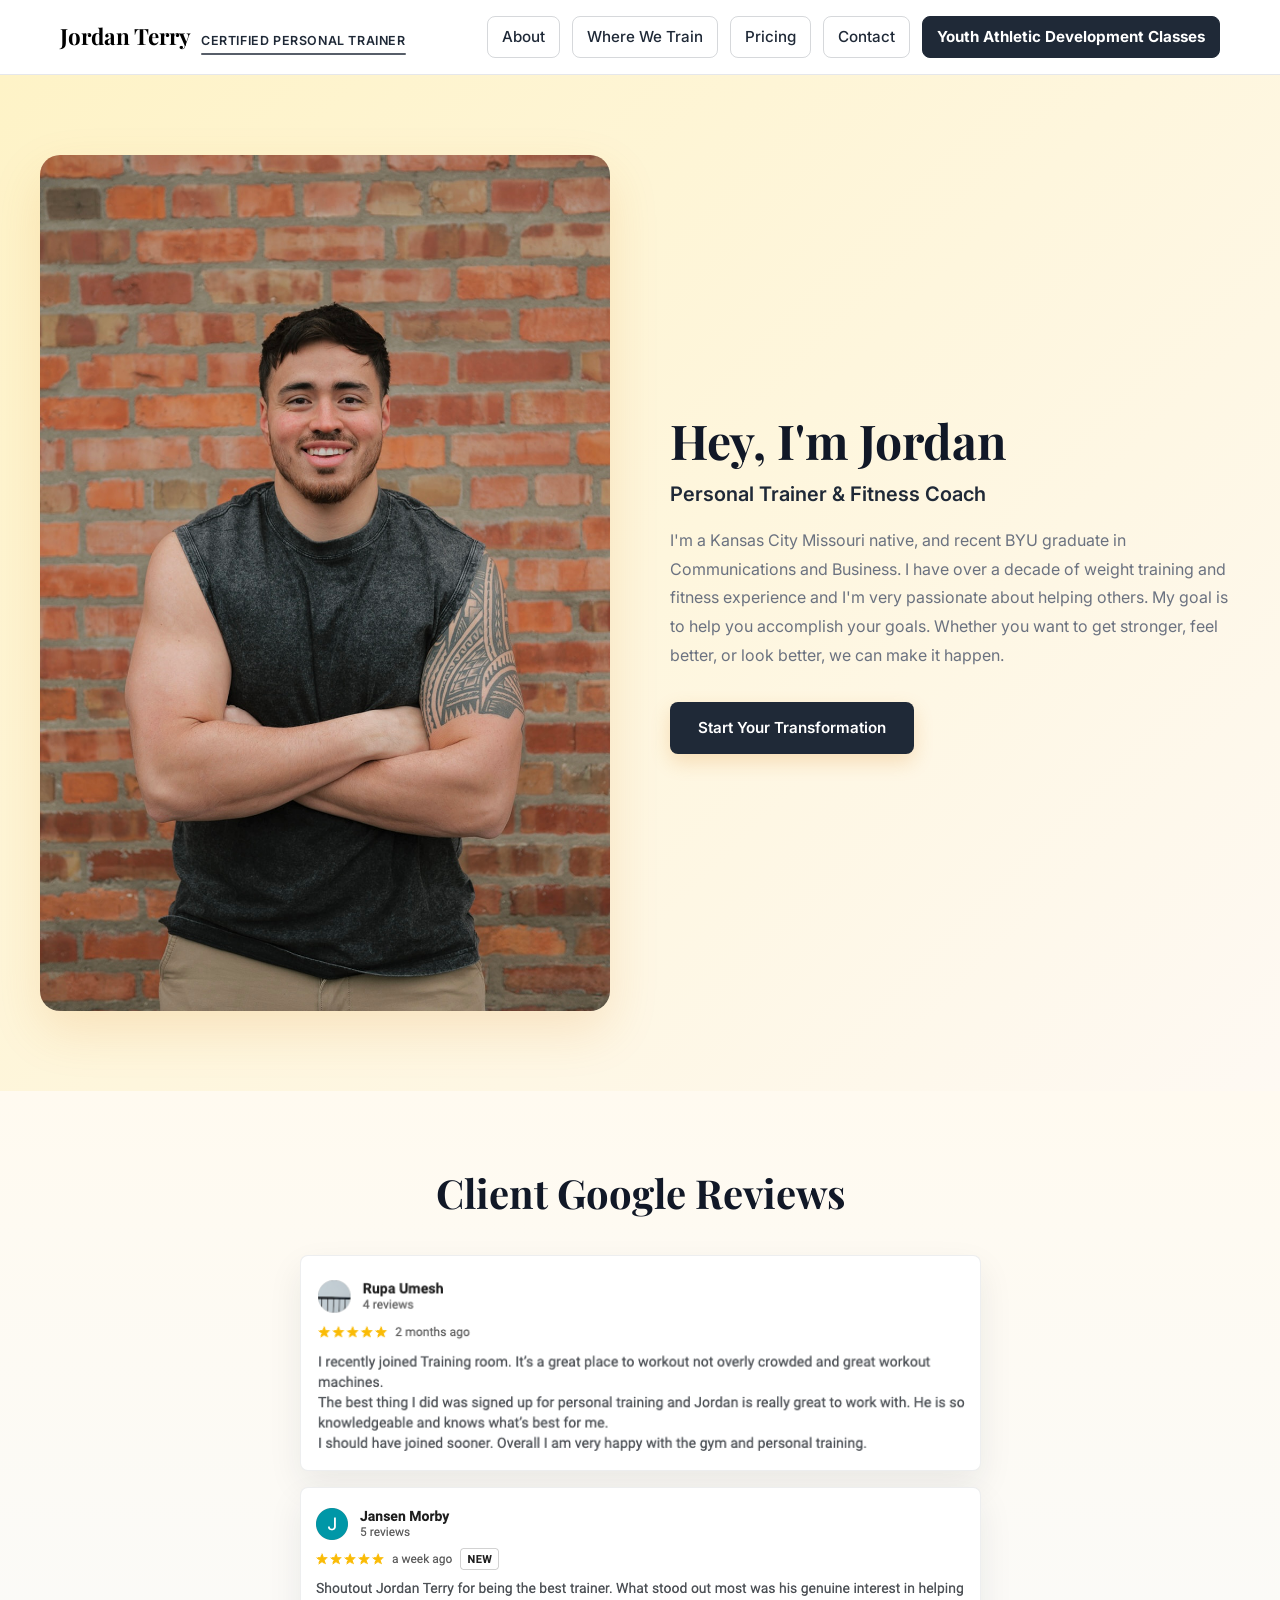
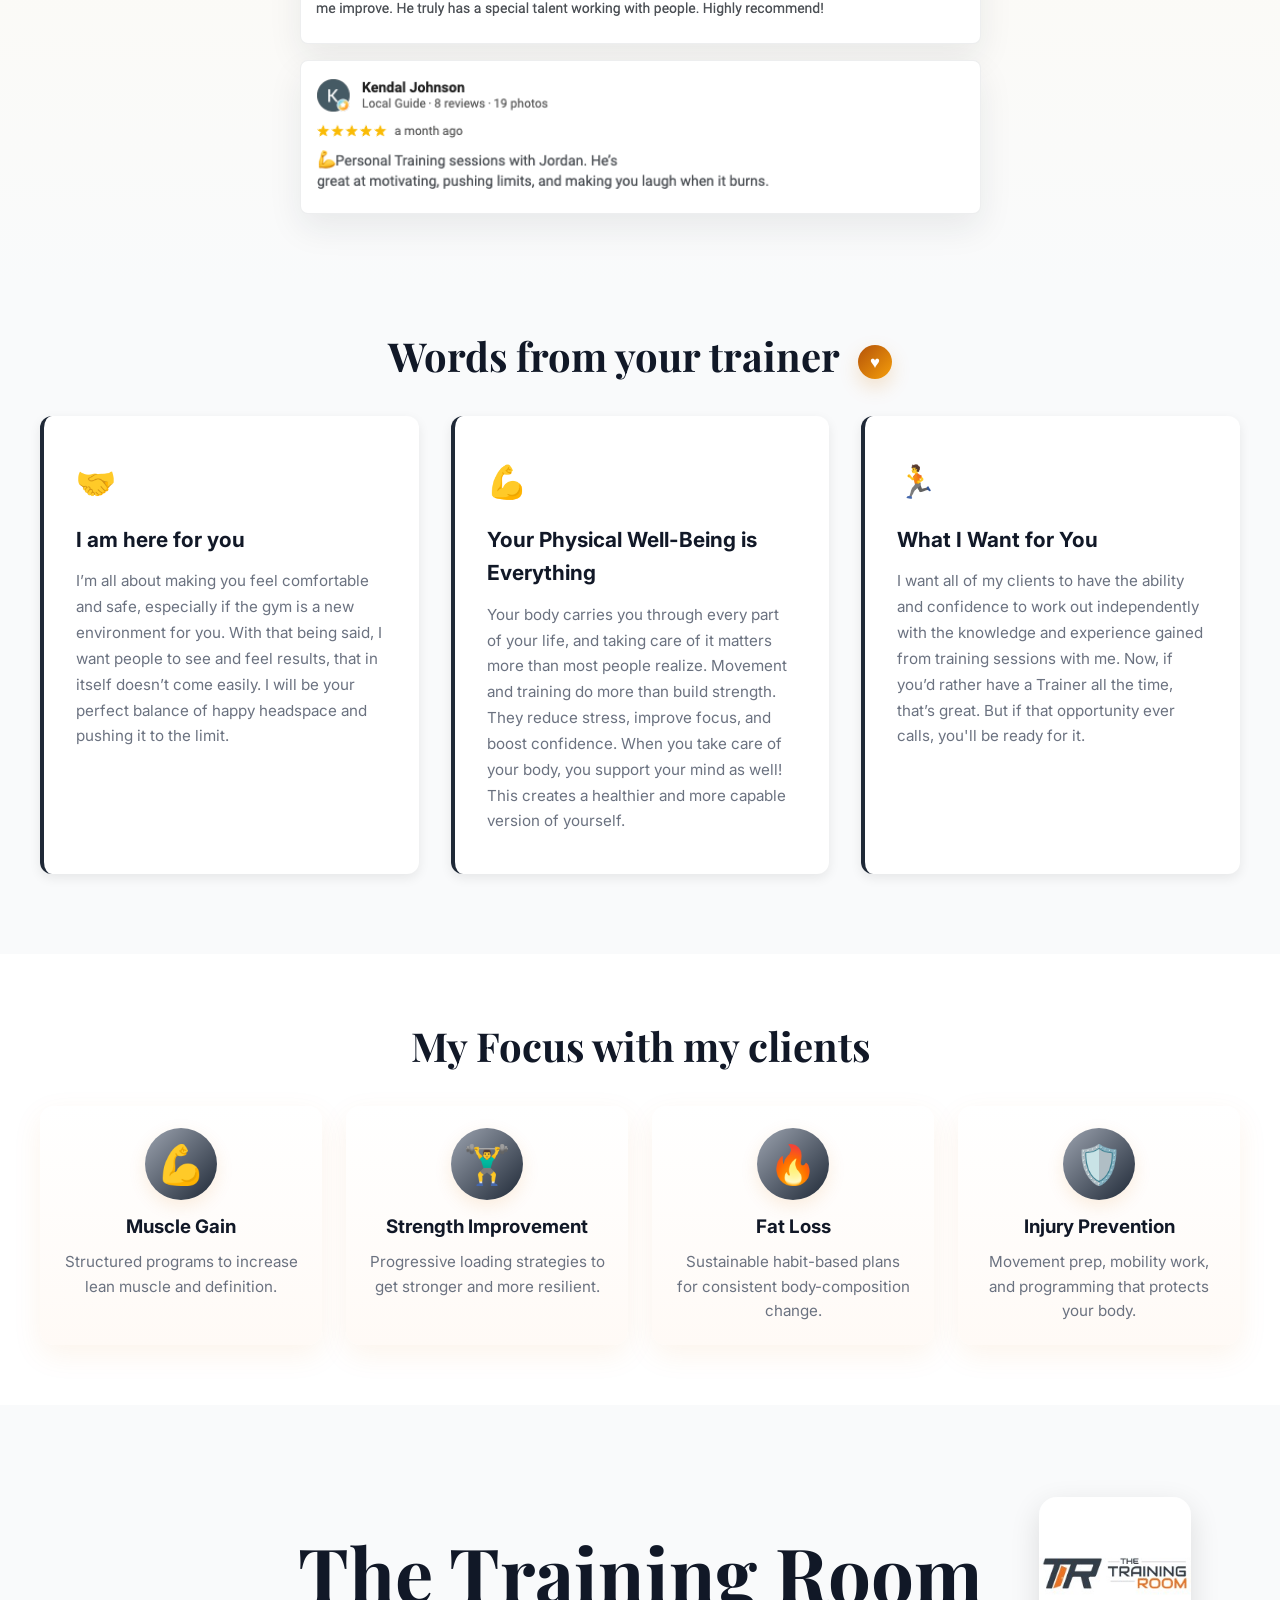
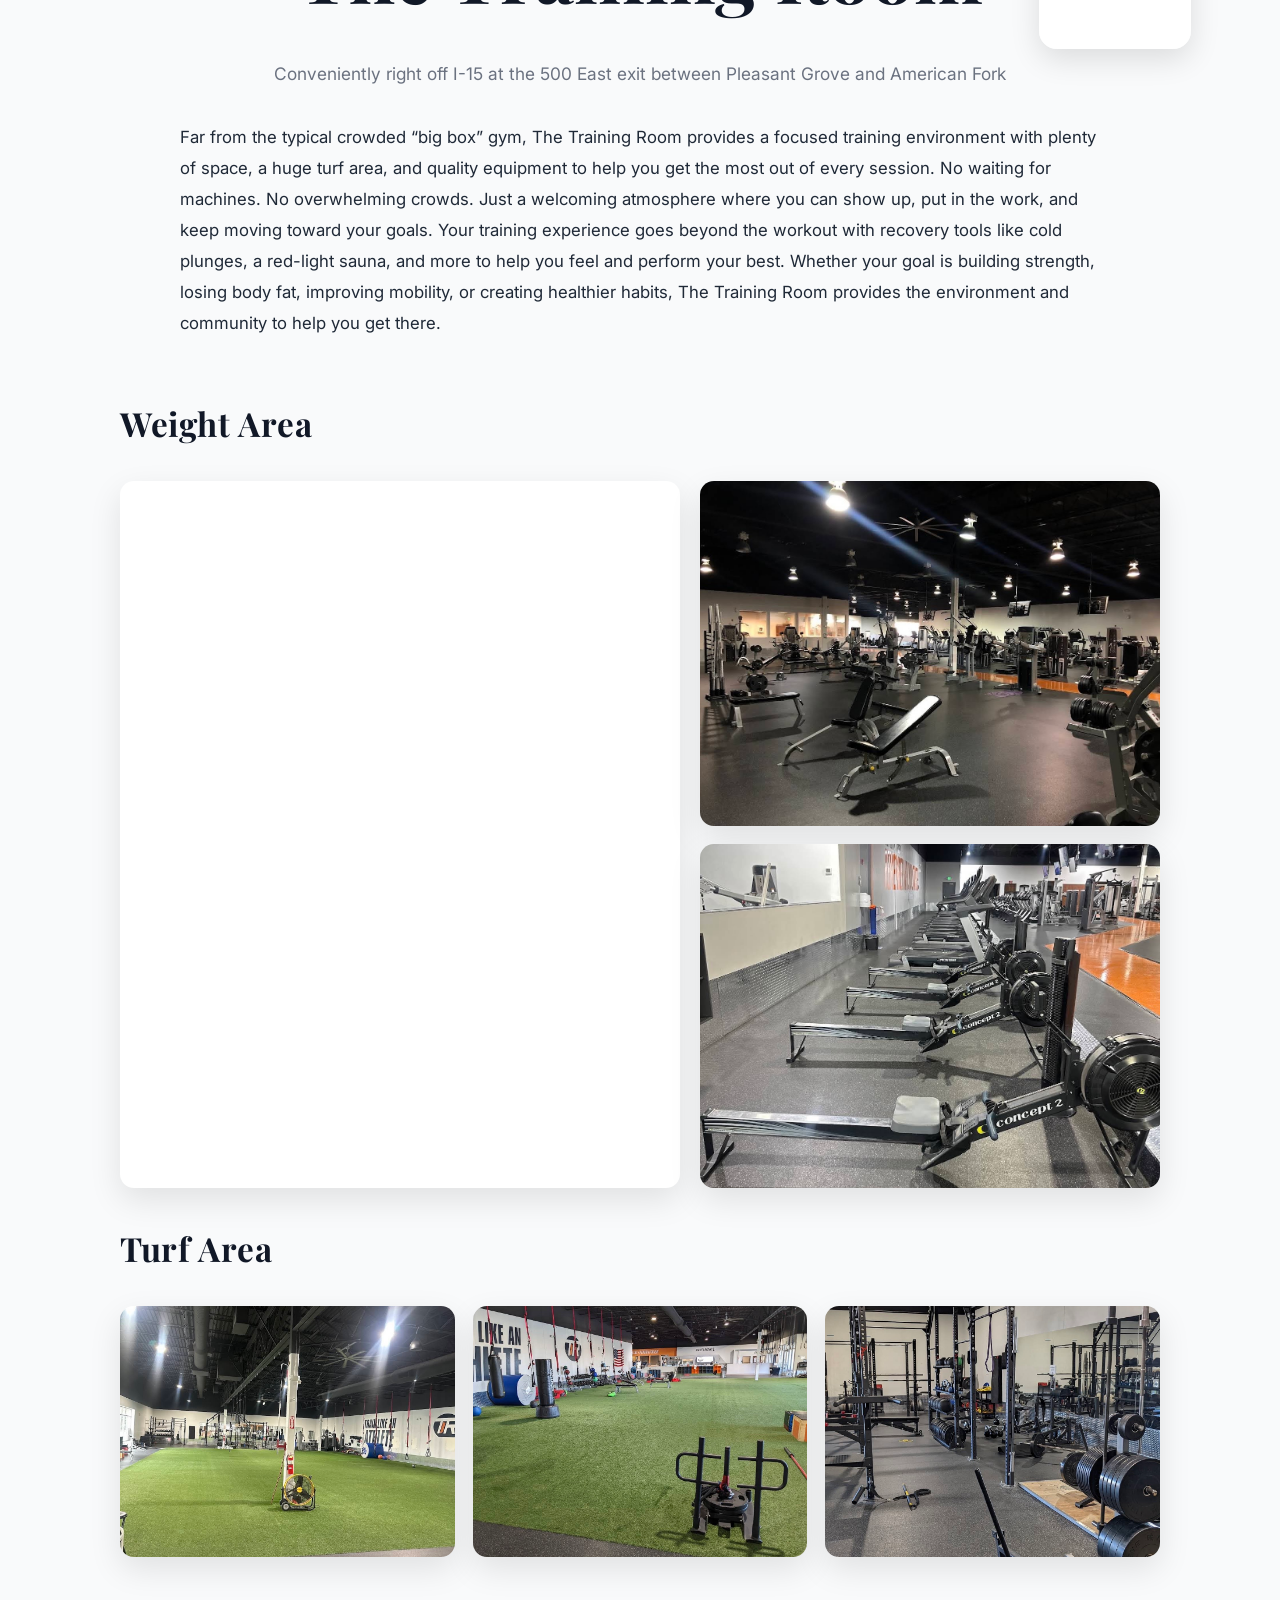
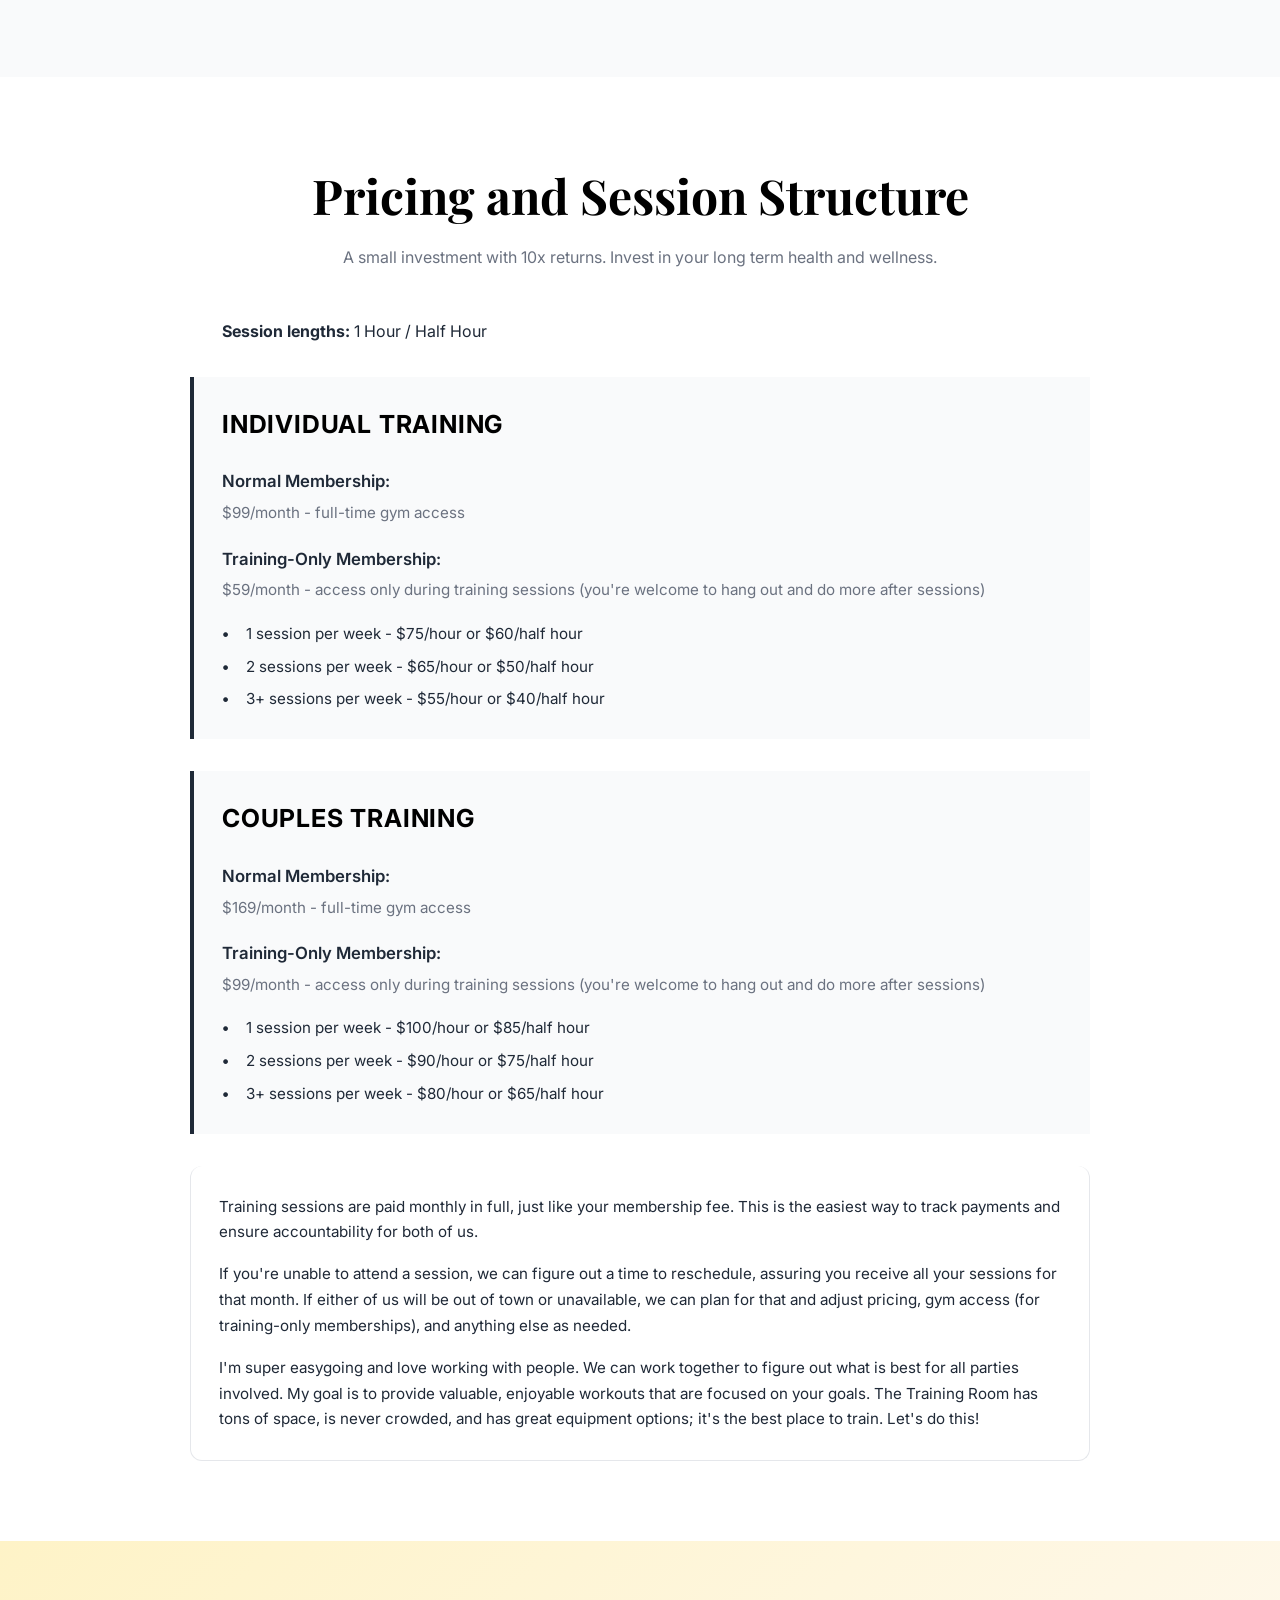
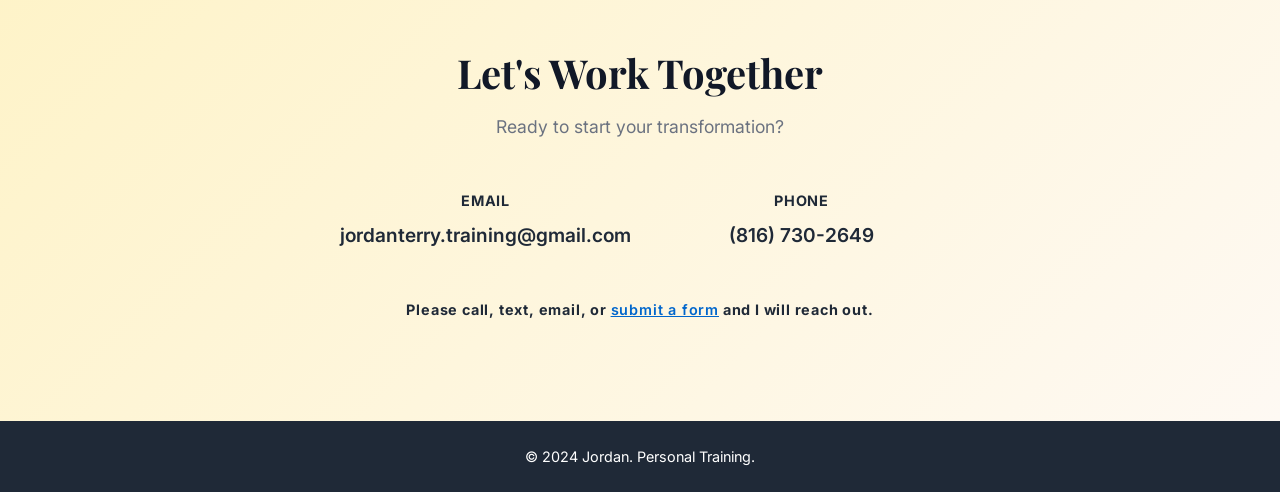
==== commit f7ce318f: "Move youth training CTA to nav end" ====
--- a/index.html
+++ b/index.html
@@ -20,8 +20,8 @@
           <a href="#about">About</a>
           <a href="#training-room">Where We Train</a>
           <a href="#pricing">Pricing</a>
+          <a href="#contact">Contact</a>
           <a class="nav-cta" href="/youth-athletic-development">Youth Athletic Development Classes</a>
-          <a href="#contact">Contact</a>
         </div>
       </div>
     </nav>
--- a/styles.css
+++ b/styles.css
@@ -938,7 +938,6 @@
 .contact-note {
   font-size: 0.9rem;
   font-weight: 700;
-  text-transform: uppercase;
   letter-spacing: 0.8px;
   color: var(--text);
   margin-top: 32px;
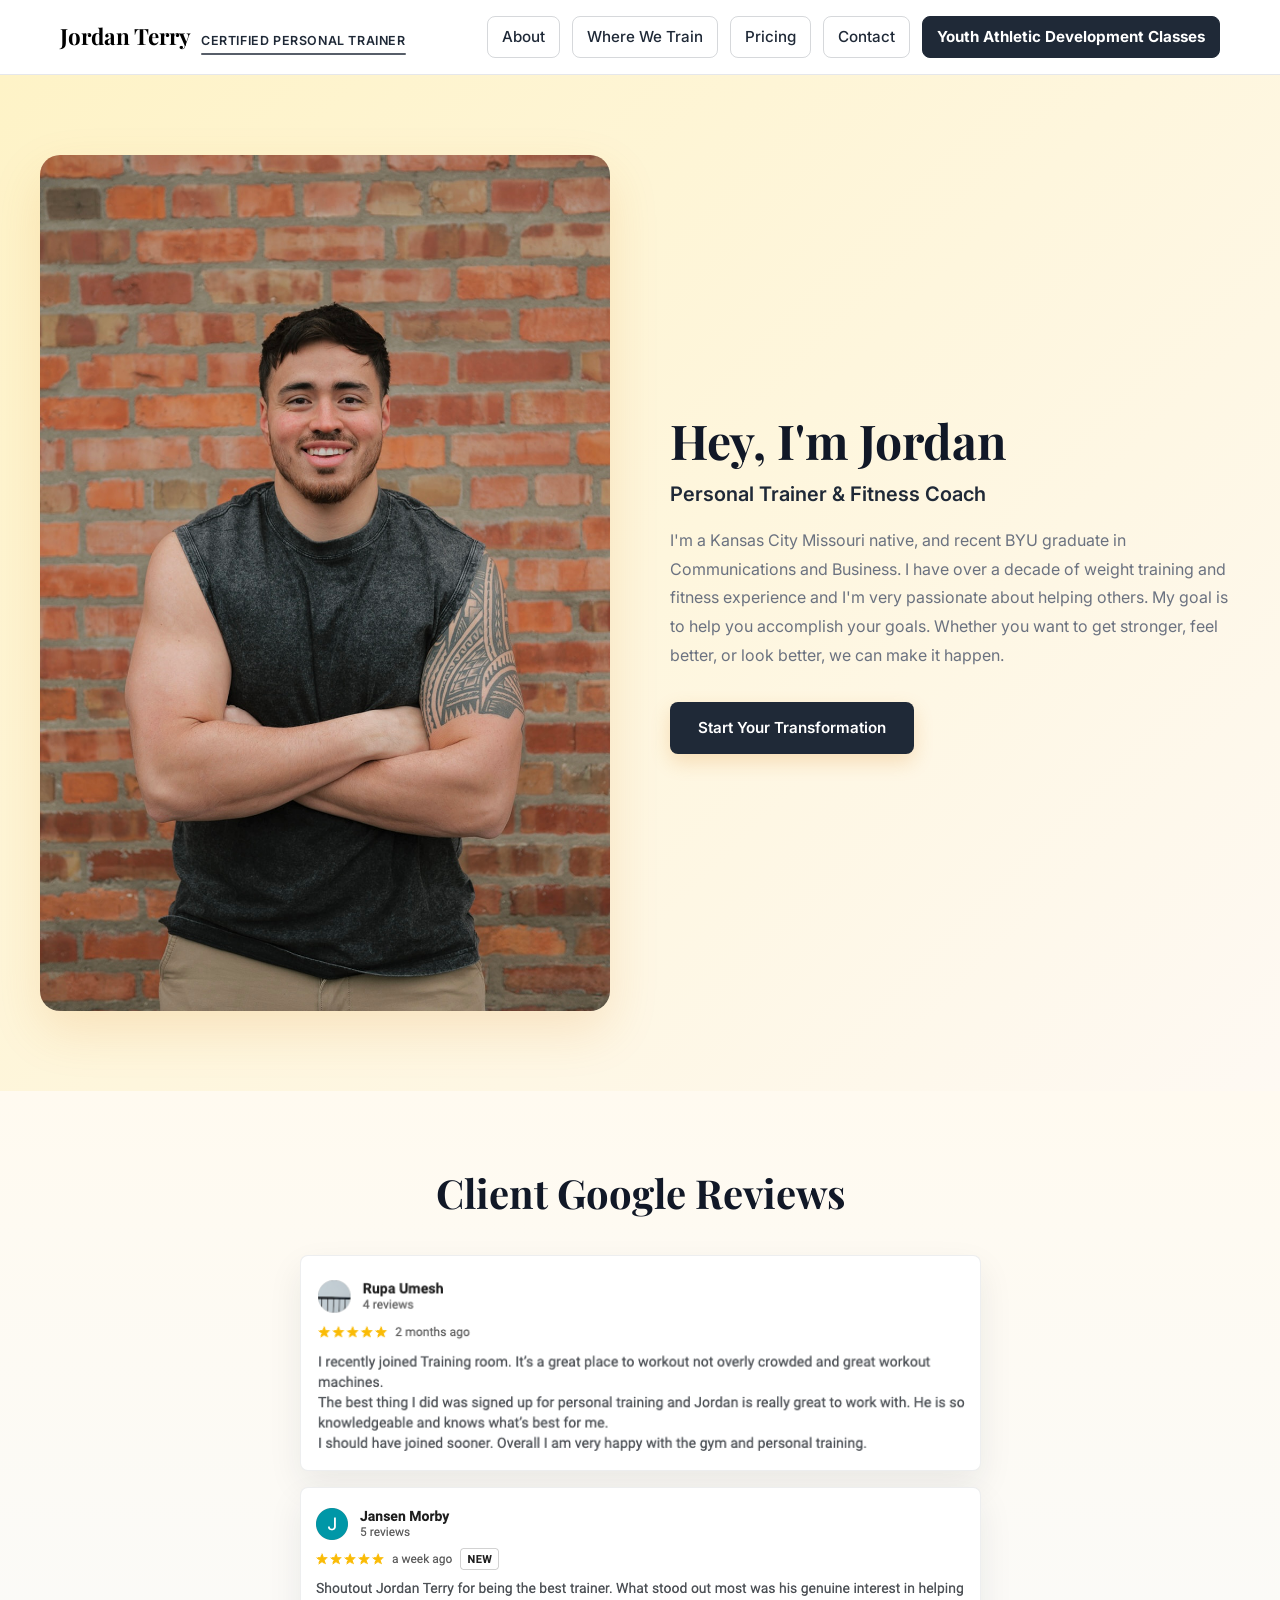
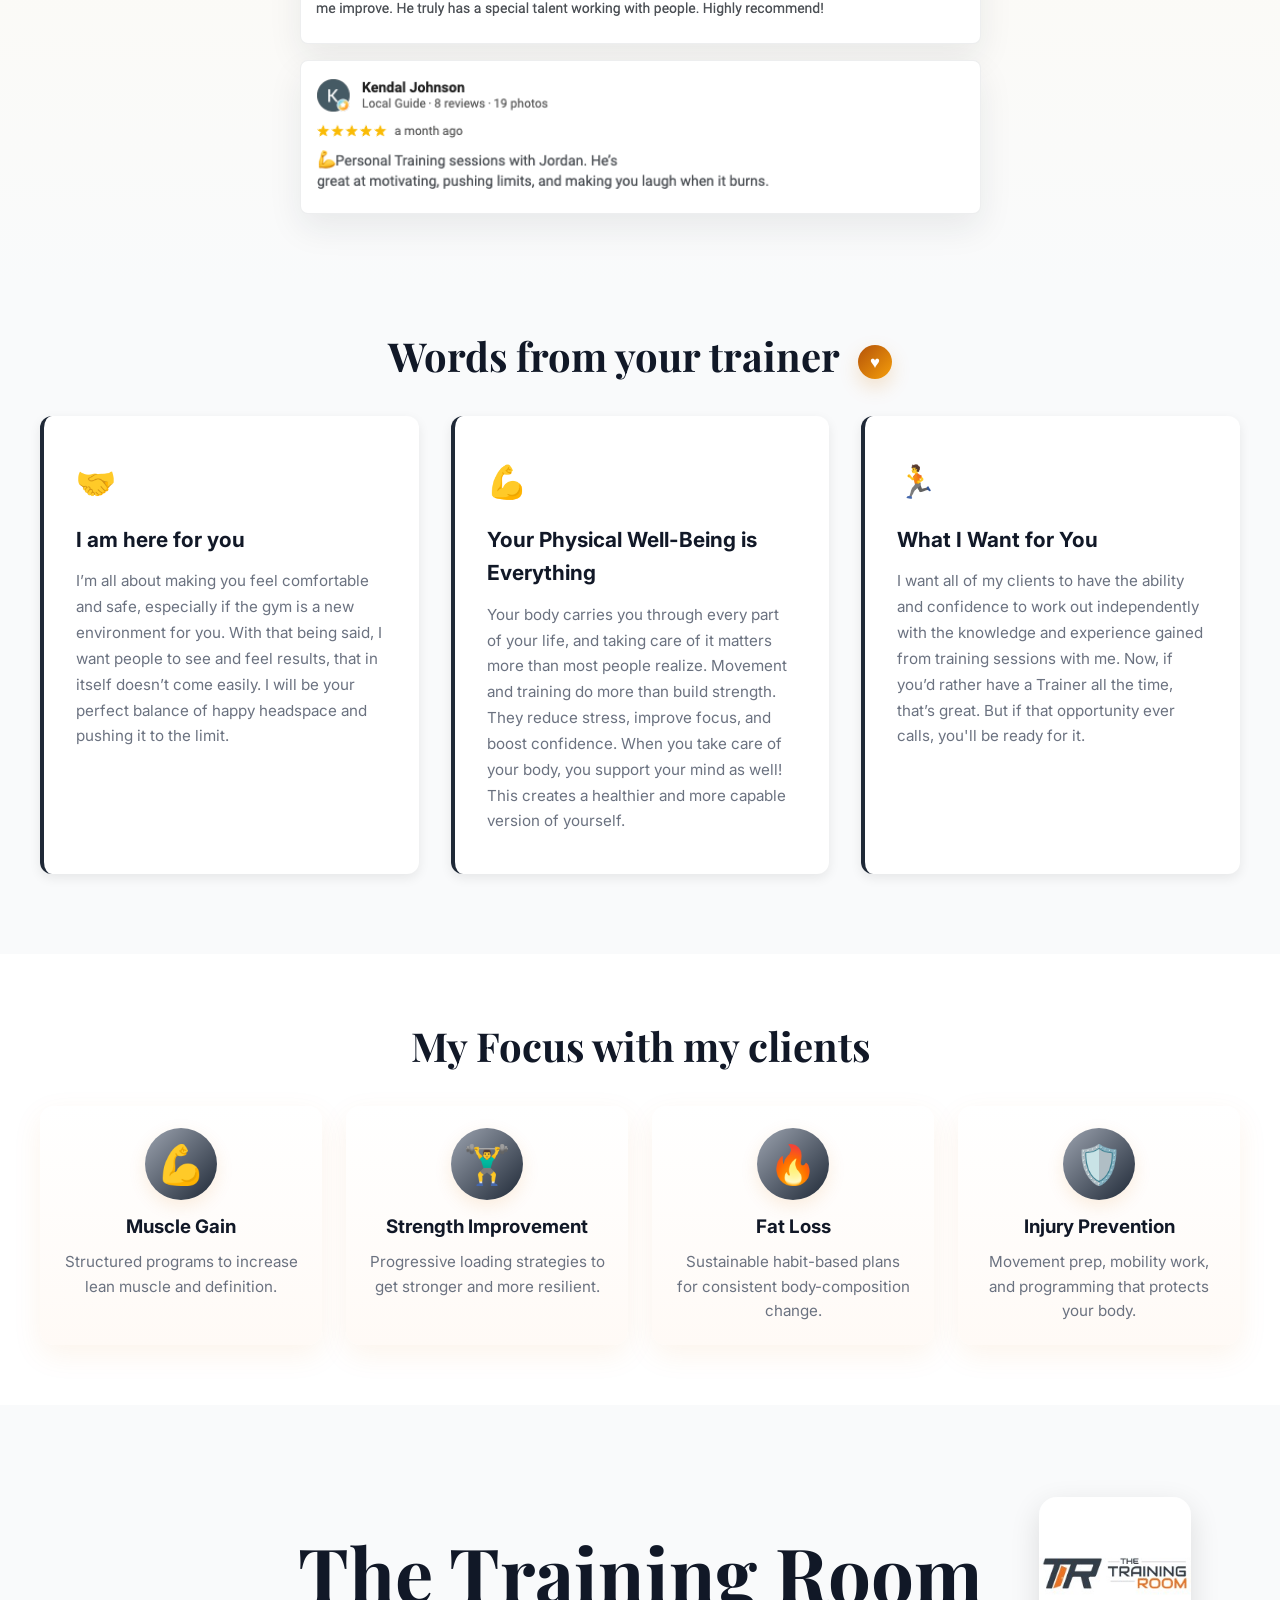
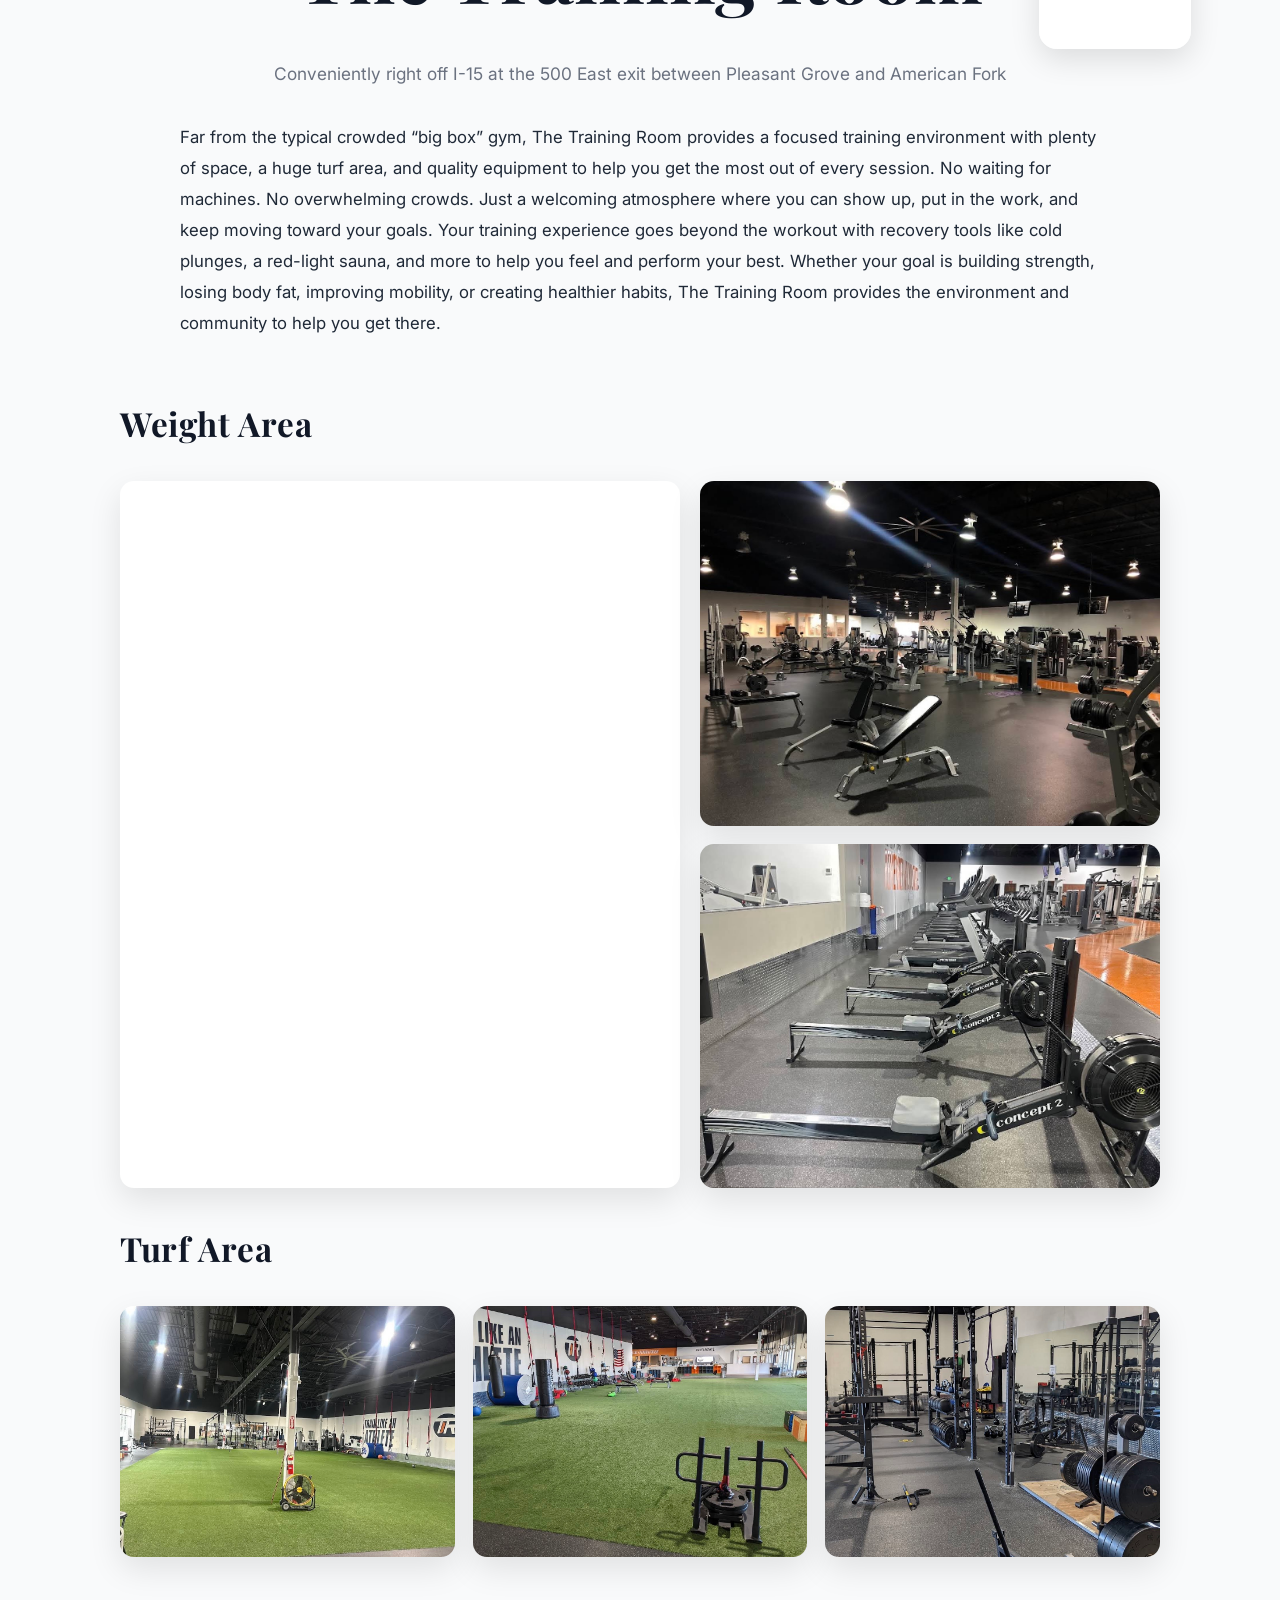
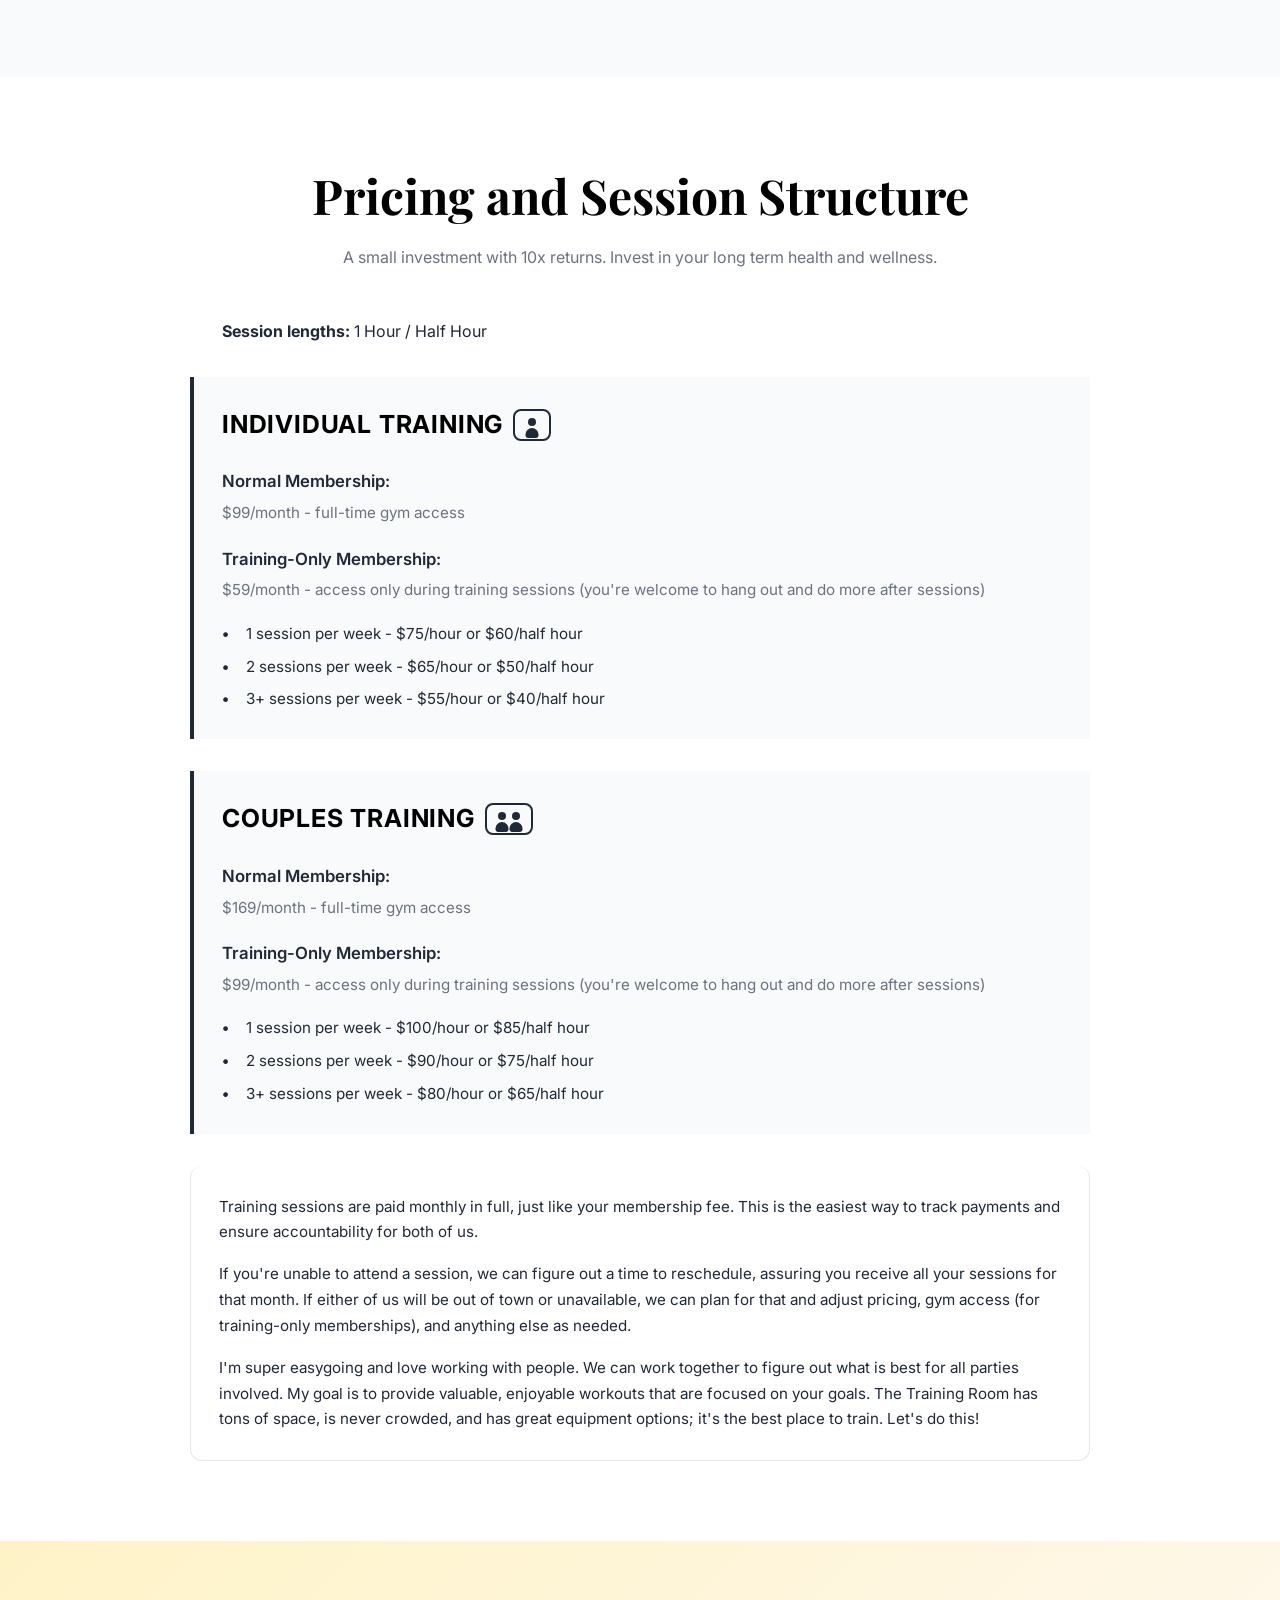
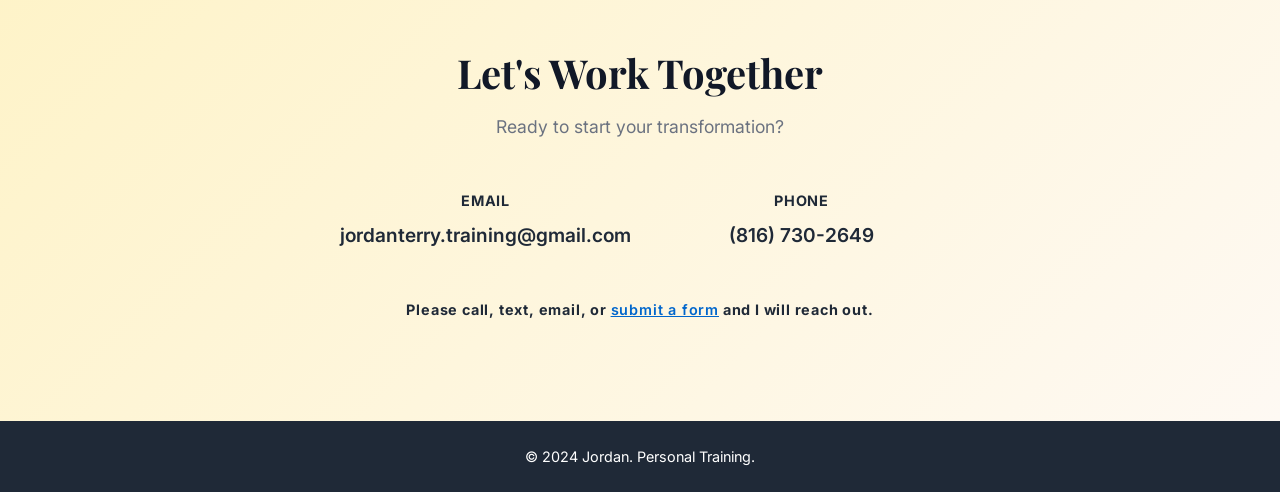
==== commit f24a3dec: "Add pricing training type icons" ====
--- a/index.html
+++ b/index.html
@@ -176,7 +176,7 @@
             </div>
 
             <div class="pricing-category">
-              <h3>INDIVIDUAL TRAINING</h3>
+              <h3>INDIVIDUAL TRAINING <span class="pricing-heading-icon single-person-icon" aria-hidden="true"><span></span></span></h3>
               
               <div class="pricing-section">
                 <h4>Normal Membership:</h4>
@@ -196,7 +196,7 @@
             </div>
 
             <div class="pricing-category">
-              <h3>COUPLES TRAINING</h3>
+              <h3>COUPLES TRAINING <span class="pricing-heading-icon couple-person-icon" aria-hidden="true"><span></span><span></span></span></h3>
               
               <div class="pricing-section">
                 <h4>Normal Membership:</h4>
--- a/styles.css
+++ b/styles.css
@@ -48,6 +48,11 @@
   display: flex;
   align-items: baseline;
   gap: 10px;
+}
+
+.nav-brand-link {
+  color: inherit;
+  text-decoration: none;
 }
 
 .brand-name {
@@ -477,6 +482,412 @@
   font-size: 0.95rem;
 }
 
+/* Youth Athletic Development Page */
+.youth-page {
+  background: var(--bg-white);
+}
+
+.youth-hero {
+  background: linear-gradient(135deg, #fef3c7 0%, #fef9f3 100%);
+  padding: 76px 20px;
+}
+
+.youth-hero-container,
+.youth-section-container,
+.youth-contact-container {
+  max-width: 1120px;
+  margin: 0 auto;
+}
+
+.youth-hero-container {
+  display: grid;
+  grid-template-columns: minmax(0, 1fr) minmax(320px, 0.86fr);
+  gap: 52px;
+  align-items: center;
+}
+
+.youth-kicker {
+  color: var(--primary);
+  font-size: 0.82rem;
+  font-weight: 700;
+  letter-spacing: 0.8px;
+  margin-bottom: 12px;
+  text-transform: uppercase;
+}
+
+.youth-hero h1 {
+  color: var(--warm-brown);
+  font-family: 'Playfair Display', serif;
+  font-size: 3.25rem;
+  line-height: 1.08;
+  margin-bottom: 20px;
+}
+
+.youth-hero-copy {
+  color: var(--text);
+  font-size: 1.05rem;
+  line-height: 1.8;
+  margin-bottom: 16px;
+}
+
+.youth-actions {
+  display: flex;
+  flex-wrap: wrap;
+  gap: 12px;
+  margin-top: 28px;
+}
+
+.youth-hero-media img {
+  aspect-ratio: 4 / 3;
+  border-radius: 8px;
+  box-shadow: 0 22px 48px rgba(31, 41, 55, 0.14);
+  display: block;
+  height: 100%;
+  object-fit: cover;
+  width: 100%;
+}
+
+.youth-hero-media {
+  position: relative;
+}
+
+.youth-performance-panel {
+  background: rgba(255, 255, 255, 0.94);
+  border: 1px solid rgba(31, 41, 55, 0.12);
+  border-radius: 8px;
+  bottom: 18px;
+  box-shadow: 0 16px 34px rgba(31, 41, 55, 0.16);
+  display: grid;
+  gap: 8px;
+  grid-template-columns: repeat(2, minmax(0, 1fr));
+  left: 18px;
+  padding: 14px;
+  position: absolute;
+  width: min(250px, calc(100% - 36px));
+}
+
+.youth-performance-panel span {
+  align-items: center;
+  color: var(--primary-dark);
+  display: flex;
+  font-size: 0.78rem;
+  font-weight: 800;
+  gap: 7px;
+  letter-spacing: 0.6px;
+  text-transform: uppercase;
+}
+
+.youth-performance-panel span::before {
+  background: var(--primary);
+  border-radius: 50%;
+  content: '';
+  flex: 0 0 7px;
+  height: 7px;
+  width: 7px;
+}
+
+.youth-section {
+  padding: 72px 20px;
+}
+
+.youth-intro {
+  background: var(--bg-light);
+}
+
+.youth-status {
+  border-left: 4px solid var(--primary);
+  max-width: 860px;
+  padding-left: 28px;
+}
+
+.youth-section h2,
+.youth-contact h2 {
+  color: var(--warm-brown);
+  font-family: 'Playfair Display', serif;
+  font-size: 2.35rem;
+  line-height: 1.15;
+  margin-bottom: 18px;
+}
+
+.youth-section p,
+.youth-contact p {
+  color: var(--text-light);
+  font-size: 1rem;
+  line-height: 1.75;
+  max-width: 820px;
+}
+
+.youth-status p + p {
+  margin-top: 14px;
+}
+
+.youth-progress {
+  display: grid;
+  gap: 16px;
+  grid-template-columns: repeat(3, minmax(0, 1fr));
+  margin-top: 30px;
+}
+
+.youth-progress-item {
+  background: var(--bg-white);
+  border: 1px solid var(--border);
+  border-radius: 8px;
+  padding: 18px;
+}
+
+.youth-progress-item span {
+  align-items: center;
+  background: var(--primary);
+  border-radius: 50%;
+  color: white;
+  display: inline-flex;
+  font-size: 0.82rem;
+  font-weight: 800;
+  height: 30px;
+  justify-content: center;
+  margin-bottom: 12px;
+  width: 30px;
+}
+
+.youth-progress-item strong {
+  color: var(--primary-dark);
+  display: block;
+  font-size: 0.95rem;
+  margin-bottom: 6px;
+}
+
+.youth-progress-item p {
+  font-size: 0.88rem;
+  line-height: 1.55;
+}
+
+.youth-grid {
+  display: grid;
+  gap: 18px;
+  grid-template-columns: repeat(4, minmax(0, 1fr));
+  margin-top: 28px;
+}
+
+.youth-card {
+  background: var(--bg-light);
+  border: 1px solid var(--border);
+  border-radius: 8px;
+  overflow: hidden;
+  padding: 24px;
+}
+
+.youth-card-graphic {
+  background: var(--bg-white);
+  border: 1px solid rgba(31, 41, 55, 0.08);
+  border-radius: 8px;
+  height: 96px;
+  margin-bottom: 18px;
+  overflow: hidden;
+  position: relative;
+}
+
+.foundation-graphic::before,
+.foundation-graphic::after,
+.speed-graphic::before,
+.speed-graphic::after,
+.agility-graphic::before,
+.agility-graphic::after,
+.power-graphic::before,
+.power-graphic::after {
+  content: '';
+  position: absolute;
+}
+
+.foundation-graphic span {
+  background: var(--primary);
+  bottom: 20px;
+  position: absolute;
+  width: 20px;
+}
+
+.foundation-graphic span:nth-child(1) {
+  height: 30px;
+  left: 26px;
+}
+
+.foundation-graphic span:nth-child(2) {
+  height: 46px;
+  left: 56px;
+}
+
+.foundation-graphic span:nth-child(3) {
+  height: 62px;
+  left: 86px;
+}
+
+.foundation-graphic::after {
+  background: rgba(31, 41, 55, 0.16);
+  bottom: 18px;
+  height: 2px;
+  left: 20px;
+  right: 20px;
+}
+
+.speed-graphic span {
+  background: rgba(31, 41, 55, 0.18);
+  height: 3px;
+  left: 20px;
+  position: absolute;
+  right: 20px;
+}
+
+.speed-graphic span:nth-child(1) {
+  top: 28px;
+}
+
+.speed-graphic span:nth-child(2) {
+  top: 48px;
+}
+
+.speed-graphic span:nth-child(3) {
+  top: 68px;
+}
+
+.speed-graphic::after {
+  border: solid var(--primary);
+  border-width: 0 4px 4px 0;
+  height: 18px;
+  right: 32px;
+  top: 35px;
+  transform: rotate(-45deg);
+  width: 18px;
+}
+
+.agility-graphic span {
+  border: 3px solid var(--primary);
+  border-radius: 50%;
+  height: 18px;
+  position: absolute;
+  width: 18px;
+}
+
+.agility-graphic span:nth-child(1) {
+  left: 26px;
+  top: 22px;
+}
+
+.agility-graphic span:nth-child(2) {
+  left: 74px;
+  top: 56px;
+}
+
+.agility-graphic span:nth-child(3) {
+  right: 28px;
+  top: 24px;
+}
+
+.agility-graphic::after {
+  border-bottom: 3px dashed rgba(31, 41, 55, 0.3);
+  height: 38px;
+  left: 42px;
+  top: 29px;
+  transform: skewY(28deg);
+  width: calc(100% - 84px);
+}
+
+.power-graphic span {
+  background: var(--primary);
+  border-radius: 50%;
+  height: 12px;
+  position: absolute;
+  width: 12px;
+}
+
+.power-graphic span:nth-child(1) {
+  left: 28px;
+  top: 64px;
+}
+
+.power-graphic span:nth-child(2) {
+  left: 66px;
+  top: 38px;
+}
+
+.power-graphic span:nth-child(3) {
+  right: 34px;
+  top: 20px;
+}
+
+.power-graphic::after {
+  border: solid rgba(31, 41, 55, 0.32);
+  border-width: 3px 3px 0 0;
+  border-radius: 0 60px 0 0;
+  height: 62px;
+  left: 34px;
+  top: 18px;
+  width: calc(100% - 72px);
+}
+
+.youth-card h3 {
+  color: var(--primary-dark);
+  font-size: 1.05rem;
+  margin-bottom: 10px;
+}
+
+.youth-card p {
+  font-size: 0.94rem;
+  line-height: 1.65;
+}
+
+.youth-format {
+  background: var(--bg-light);
+}
+
+.youth-format-grid {
+  display: grid;
+  gap: 40px;
+  grid-template-columns: minmax(0, 1fr) 320px;
+  align-items: center;
+}
+
+.youth-price-box {
+  background: var(--bg-white);
+  border: 1px solid var(--border);
+  border-left: 4px solid var(--primary);
+  border-radius: 8px;
+  padding: 24px;
+}
+
+.youth-price-box span {
+  color: var(--text-light);
+  display: block;
+  font-size: 0.78rem;
+  font-weight: 700;
+  letter-spacing: 0.8px;
+  text-transform: uppercase;
+}
+
+.youth-price-box strong {
+  color: var(--primary-dark);
+  display: block;
+  font-size: 1.45rem;
+  line-height: 1.2;
+  margin: 6px 0 20px;
+}
+
+.youth-price-box strong:last-child {
+  margin-bottom: 0;
+}
+
+.youth-contact {
+  background: linear-gradient(135deg, #fef3c7 0%, #fef9f3 100%);
+  padding: 72px 20px;
+  text-align: center;
+}
+
+.youth-contact p {
+  margin: 0 auto;
+}
+
+.youth-contact .youth-actions {
+  justify-content: center;
+}
+
 /* Pricing Section */
 .pricing {
   padding: 80px 20px;
@@ -538,12 +949,76 @@
 
 .pricing-category h3 {
   color: var(--primary-dark);
-  display: inline-block;
+  align-items: center;
+  display: inline-flex;
+  gap: 10px;
   font-size: 1.55rem;
   margin-bottom: 24px;
   font-weight: 700;
   text-transform: uppercase;
   letter-spacing: 0.8px;
+}
+
+.pricing-heading-icon {
+  border: 2px solid var(--primary);
+  border-radius: 8px;
+  display: inline-flex;
+  flex: 0 0 auto;
+  height: 32px;
+  justify-content: center;
+  position: relative;
+  width: 38px;
+}
+
+.pricing-heading-icon span {
+  display: block;
+  position: relative;
+}
+
+.pricing-heading-icon span::before {
+  background: var(--primary);
+  border-radius: 50%;
+  content: '';
+  height: 8px;
+  left: 50%;
+  position: absolute;
+  top: 7px;
+  transform: translateX(-50%);
+  width: 8px;
+}
+
+.pricing-heading-icon span::after {
+  background: var(--primary);
+  border-radius: 8px 8px 3px 3px;
+  content: '';
+  height: 10px;
+  left: 50%;
+  position: absolute;
+  top: 17px;
+  transform: translateX(-50%);
+  width: 13px;
+}
+
+.single-person-icon span {
+  height: 100%;
+  width: 20px;
+}
+
+.couple-person-icon {
+  width: 48px;
+}
+
+.couple-person-icon span {
+  height: 100%;
+  width: 18px;
+}
+
+.couple-person-icon span:first-child {
+  margin-right: -2px;
+}
+
+.couple-person-icon span:last-child {
+  margin-left: -2px;
 }
 
 .pricing-section {
@@ -1226,6 +1701,31 @@
     grid-template-columns: 1fr;
   }
 
+  .youth-hero {
+    padding: 56px 20px;
+  }
+
+  .youth-hero-container,
+  .youth-format-grid {
+    grid-template-columns: 1fr;
+  }
+
+  .youth-hero h1 {
+    font-size: 2.4rem;
+  }
+
+  .youth-grid {
+    grid-template-columns: repeat(2, minmax(0, 1fr));
+  }
+
+  .youth-progress {
+    grid-template-columns: 1fr;
+  }
+
+  .youth-price-box {
+    max-width: 420px;
+  }
+
   .contact-methods {
     grid-template-columns: 1fr;
     gap: 24px;
@@ -1288,6 +1788,8 @@
   .reviews,
   .philosophy,
   .focus,
+  .youth-section,
+  .youth-contact,
   .pricing,
   .gym,
   .contact {
@@ -1321,9 +1823,76 @@
     font-size: 0.9rem;
   }
 
+  .youth-hero {
+    padding: 44px 20px;
+  }
+
+  .youth-hero-container {
+    gap: 28px;
+  }
+
+  .youth-hero h1 {
+    font-size: 2.1rem;
+  }
+
+  .youth-hero-copy {
+    font-size: 1rem;
+  }
+
+  .youth-performance-panel {
+    bottom: 12px;
+    left: 12px;
+    padding: 12px;
+    width: calc(100% - 24px);
+  }
+
+  .youth-progress {
+    gap: 12px;
+  }
+
+  .youth-actions,
+  .youth-contact .youth-actions {
+    align-items: stretch;
+    flex-direction: column;
+  }
+
+  .youth-actions .btn {
+    width: 100%;
+  }
+
+  .youth-section h2,
+  .youth-contact h2 {
+    font-size: 1.85rem;
+  }
+
+  .youth-status {
+    padding-left: 18px;
+  }
+
+  .youth-grid {
+    grid-template-columns: 1fr;
+  }
+
+  .youth-card {
+    padding: 20px;
+  }
+
+  .youth-price-box {
+    max-width: none;
+  }
+
   .pricing-category h3 {
     font-size: 1.15rem;
     max-width: 100%;
+  }
+
+  .pricing-heading-icon {
+    height: 28px;
+    width: 34px;
+  }
+
+  .couple-person-icon {
+    width: 42px;
   }
 
   .hero-description,
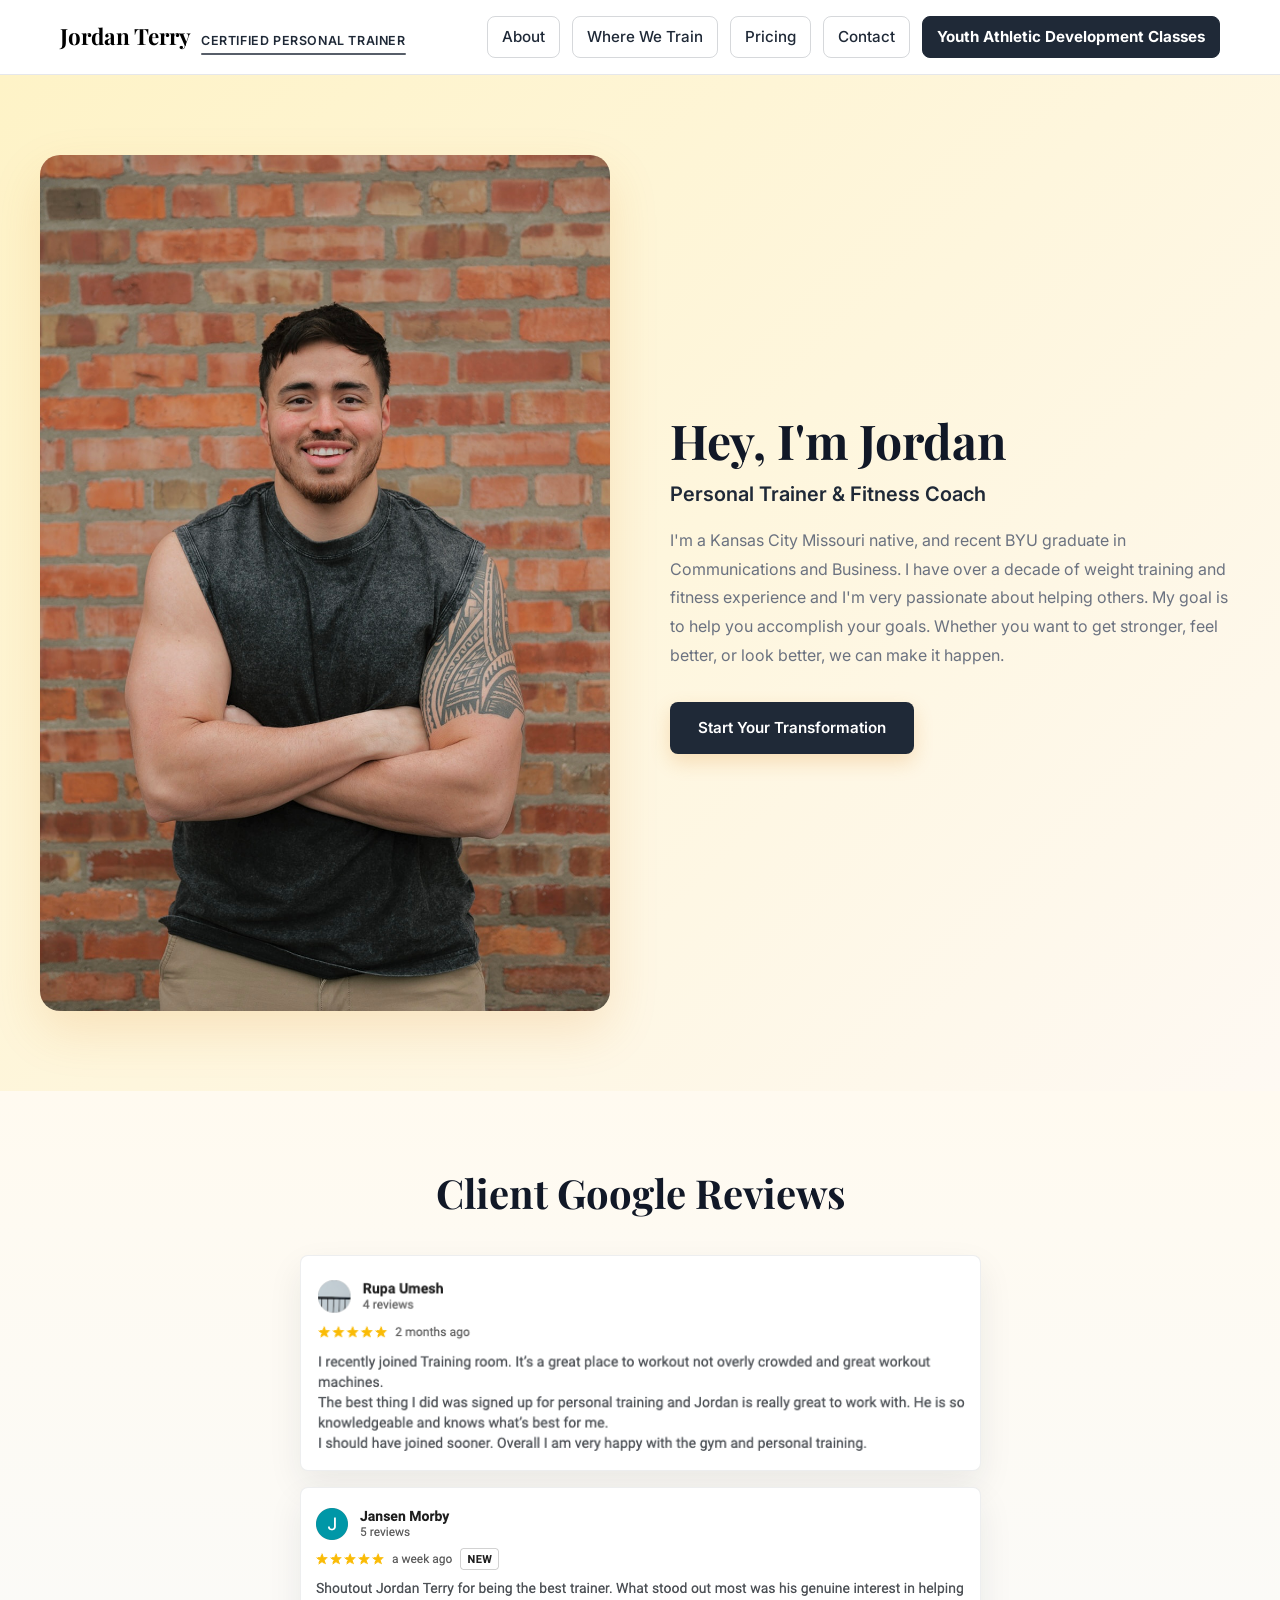
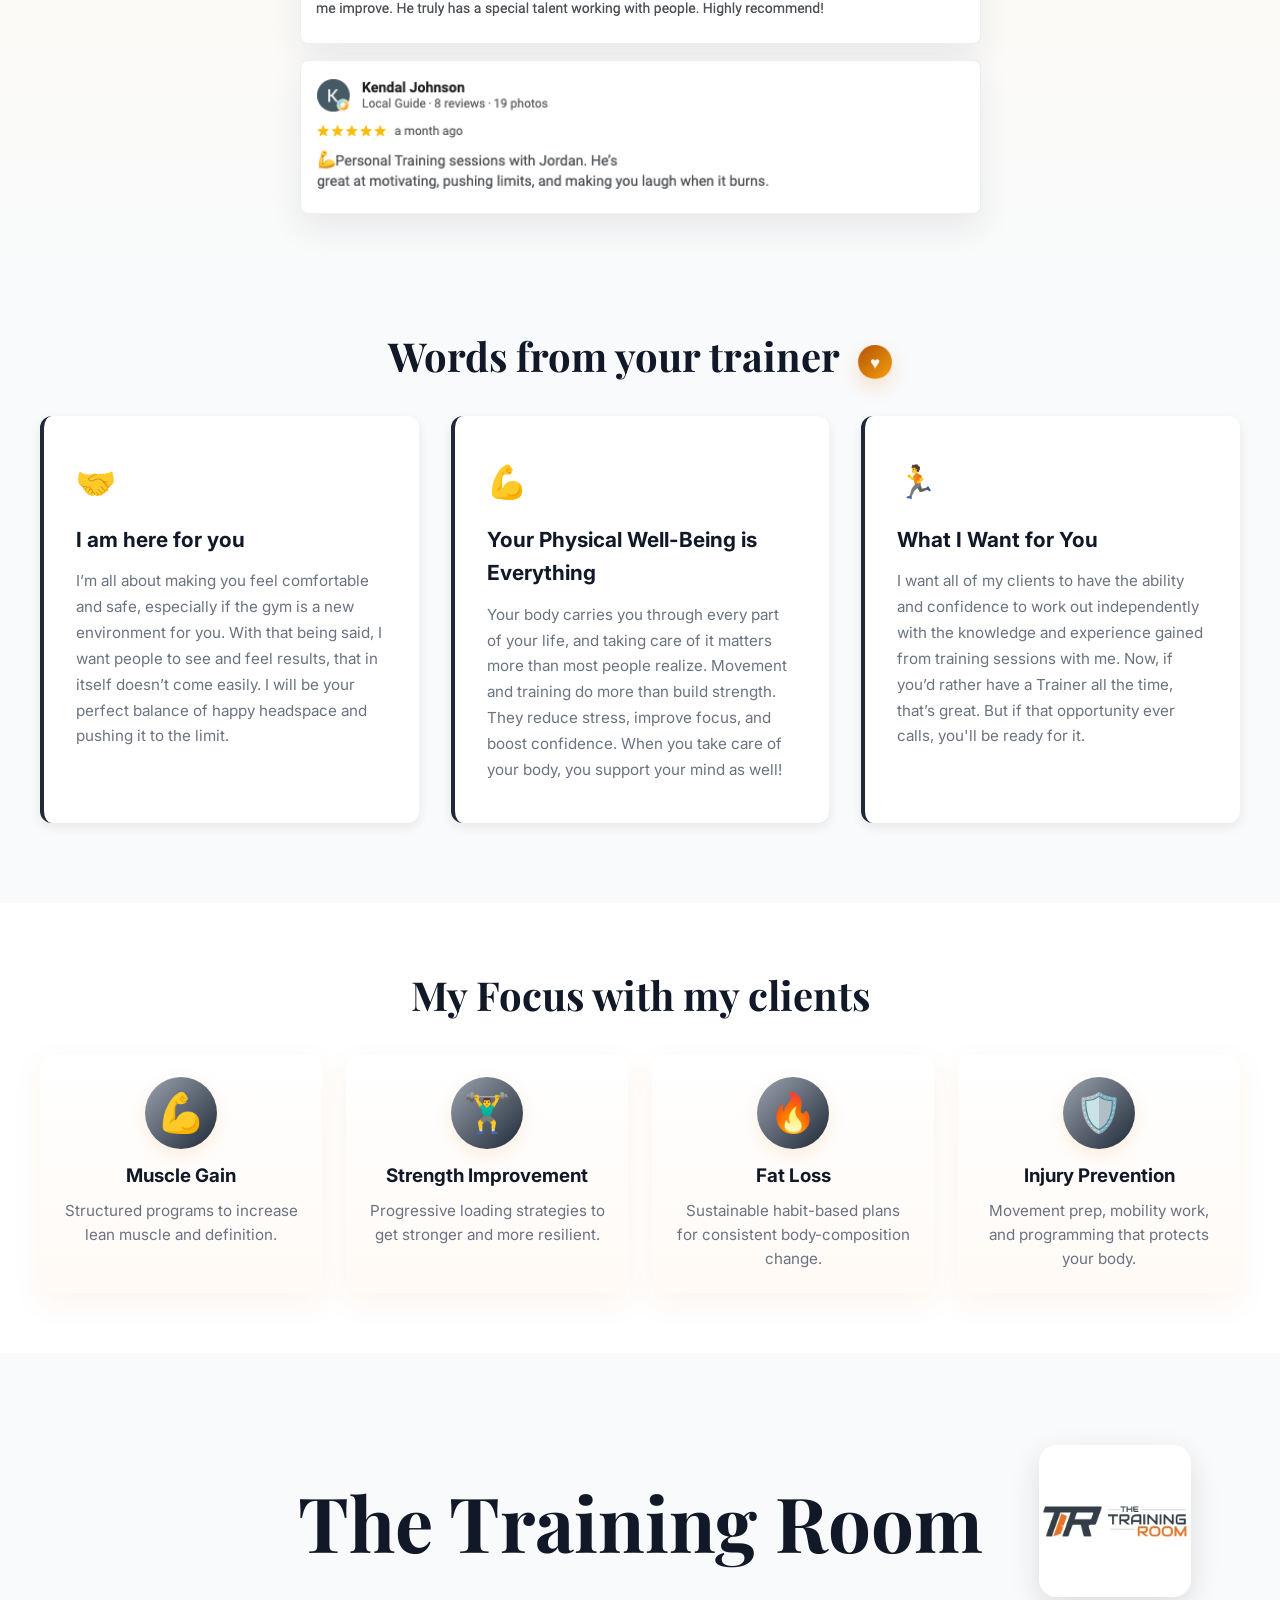
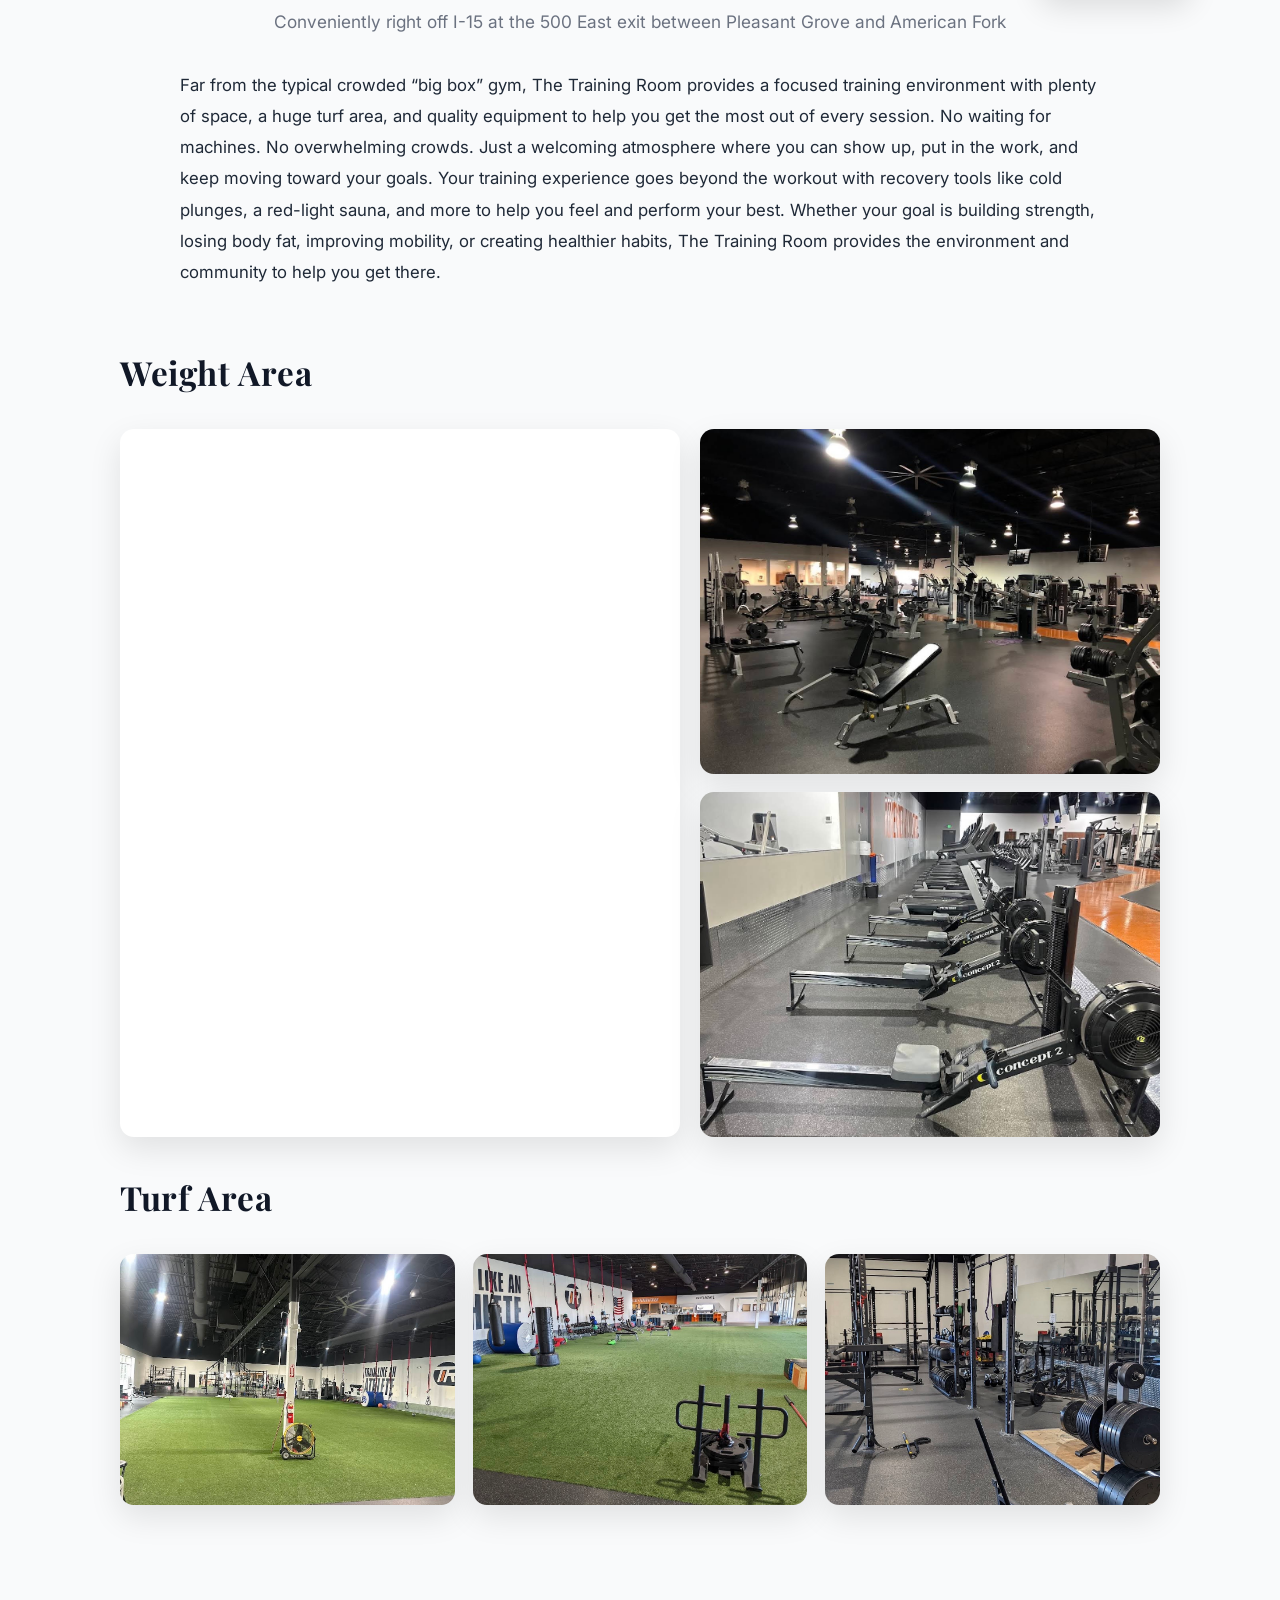
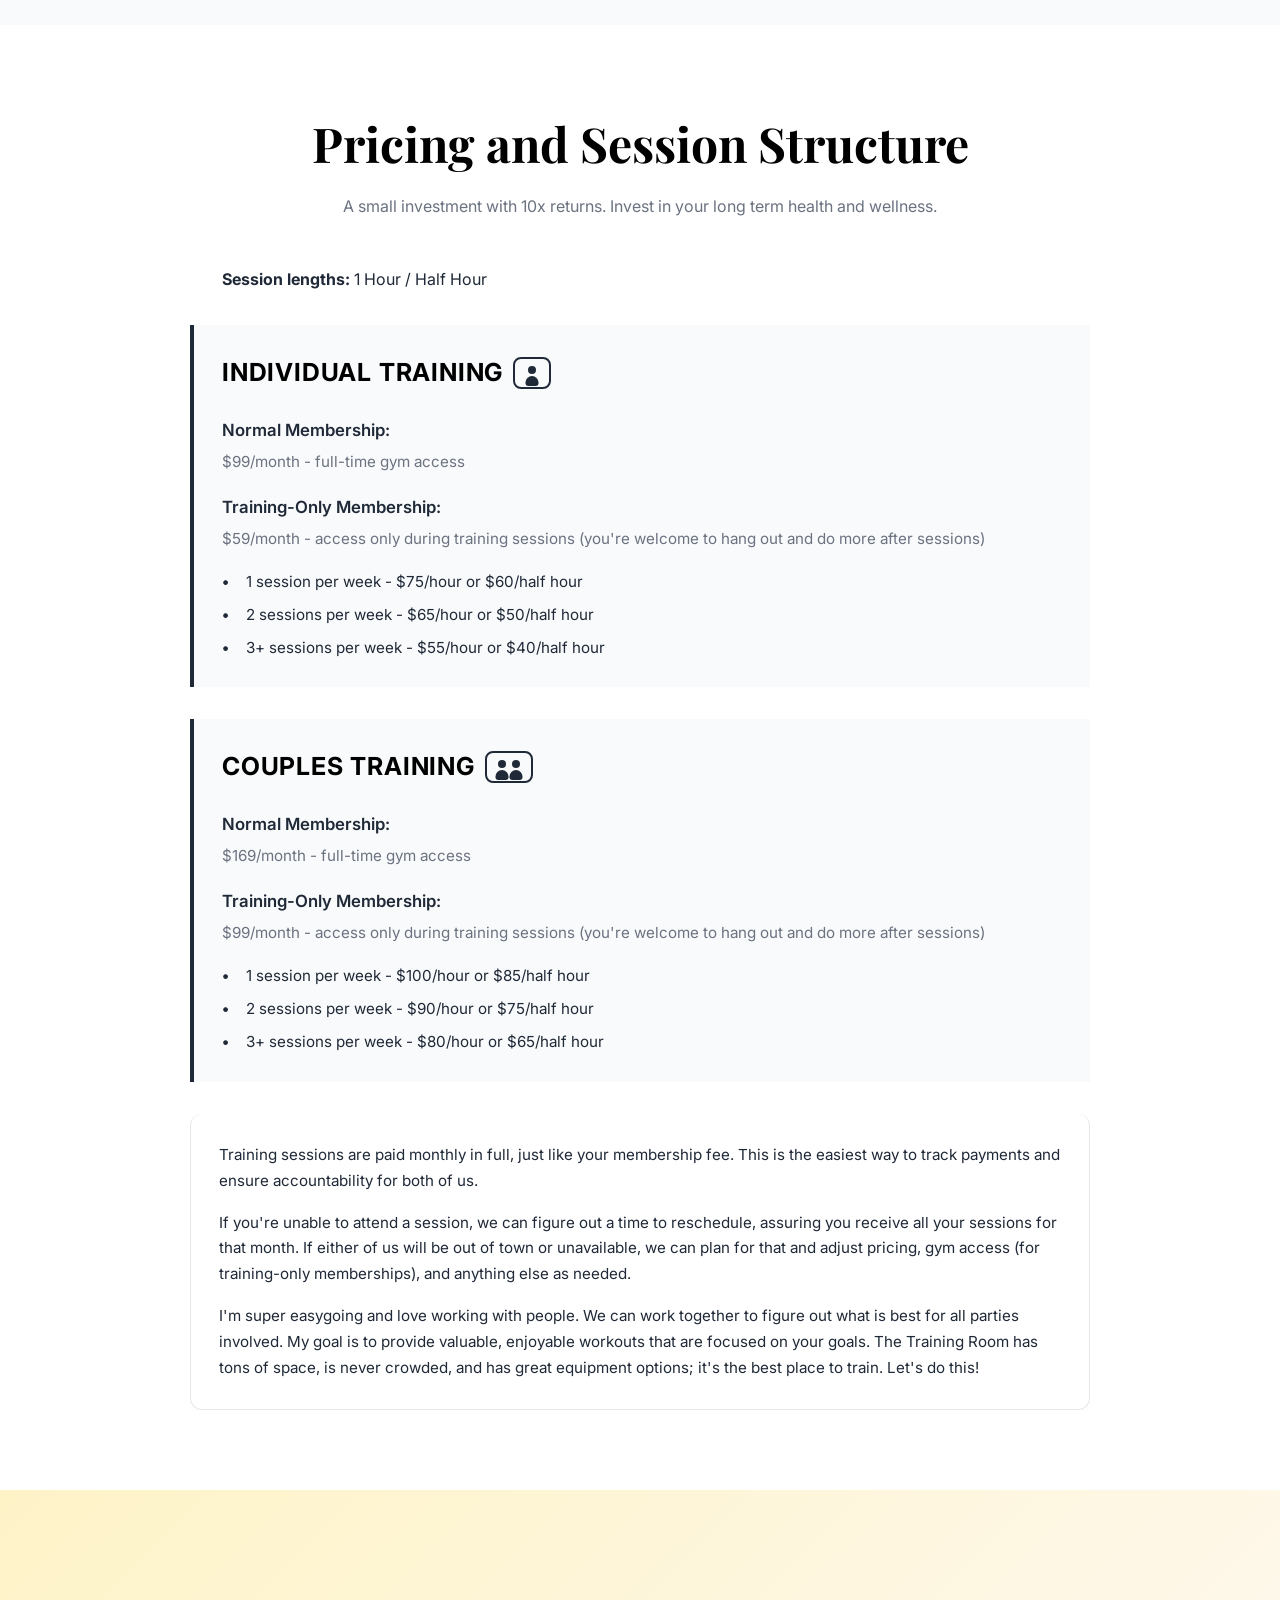
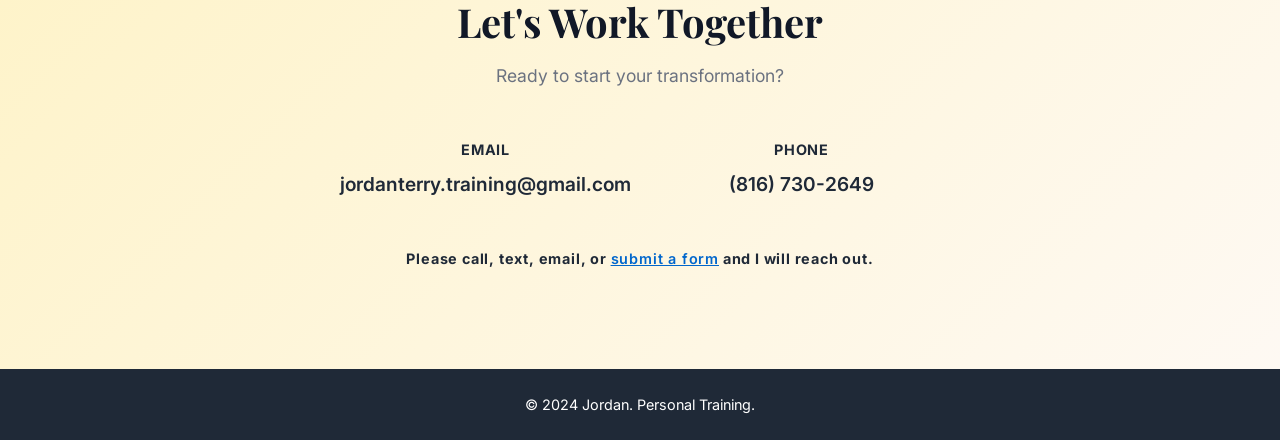
==== commit a91d5937: "Remove closing trainer statement" ====
--- a/index.html
+++ b/index.html
@@ -77,7 +77,7 @@
             <div class="philosophy-card">
               <div class="philosophy-icon">💪</div>
               <h3>Your Physical Well-Being is Everything</h3>
-              <p>Your body carries you through every part of your life, and taking care of it matters more than most people realize. Movement and training do more than build strength. They reduce stress, improve focus, and boost confidence. When you take care of your body, you support your mind as well! This creates a healthier and more capable version of yourself.</p>
+              <p>Your body carries you through every part of your life, and taking care of it matters more than most people realize. Movement and training do more than build strength. They reduce stress, improve focus, and boost confidence. When you take care of your body, you support your mind as well!</p>
             </div>
             
             <div class="philosophy-card">
--- a/styles.css
+++ b/styles.css
@@ -323,19 +323,49 @@
 }
 
 .trainer-heart {
+  align-items: center;
+  animation: trainer-heartbeat 1.45s ease-in-out infinite;
+  background: linear-gradient(135deg, #b45309, #f59e0b);
+  border-radius: 50%;
+  color: white;
   display: inline-flex;
+  font-size: 1.05rem;
+  height: 34px;
+  justify-content: center;
+  line-height: 1;
+  margin-left: 10px;
+  box-shadow: 0 8px 20px rgba(217, 119, 6, 0.2);
+  transform-origin: center;
   vertical-align: middle;
-  margin-left: 10px;
   width: 34px;
-  height: 34px;
-  align-items: center;
-  justify-content: center;
-  border-radius: 50%;
-  background: linear-gradient(135deg, #b45309, #f59e0b);
-  color: white;
-  box-shadow: 0 8px 20px rgba(217, 119, 6, 0.2);
-  font-size: 1.05rem;
-  line-height: 1;
+  will-change: transform;
+}
+
+@keyframes trainer-heartbeat {
+  0%,
+  42%,
+  70%,
+  100% {
+    transform: scale(1);
+  }
+
+  14% {
+    transform: scale(1.14);
+  }
+
+  28% {
+    transform: scale(0.96);
+  }
+
+  56% {
+    transform: scale(1.09);
+  }
+}
+
+@media (prefers-reduced-motion: reduce) {
+  .trainer-heart {
+    animation: none;
+  }
 }
 
 .section-subtitle {
@@ -501,8 +531,8 @@
 
 .youth-hero-container {
   display: grid;
-  grid-template-columns: minmax(0, 1fr) minmax(320px, 0.86fr);
-  gap: 52px;
+  grid-template-columns: minmax(0, 0.88fr) minmax(420px, 1.12fr);
+  gap: 46px;
   align-items: center;
 }
 
@@ -538,7 +568,7 @@
 }
 
 .youth-hero-media img {
-  aspect-ratio: 4 / 3;
+  aspect-ratio: 16 / 11;
   border-radius: 8px;
   box-shadow: 0 22px 48px rgba(31, 41, 55, 0.14);
   display: block;
@@ -555,25 +585,26 @@
   background: rgba(255, 255, 255, 0.94);
   border: 1px solid rgba(31, 41, 55, 0.12);
   border-radius: 8px;
-  bottom: 18px;
-  box-shadow: 0 16px 34px rgba(31, 41, 55, 0.16);
+  bottom: 14px;
+  box-shadow: 0 12px 26px rgba(31, 41, 55, 0.14);
   display: grid;
-  gap: 8px;
-  grid-template-columns: repeat(2, minmax(0, 1fr));
-  left: 18px;
-  padding: 14px;
+  column-gap: 2px;
+  row-gap: 6px;
+  grid-template-columns: minmax(0, 0.82fr) minmax(0, 1.18fr);
+  left: 14px;
+  padding: 10px 11px;
   position: absolute;
-  width: min(250px, calc(100% - 36px));
+  width: min(210px, calc(100% - 28px));
 }
 
 .youth-performance-panel span {
   align-items: center;
   color: var(--primary-dark);
   display: flex;
-  font-size: 0.78rem;
+  font-size: 0.68rem;
   font-weight: 800;
-  gap: 7px;
-  letter-spacing: 0.6px;
+  gap: 6px;
+  letter-spacing: 0.45px;
   text-transform: uppercase;
 }
 
@@ -581,9 +612,9 @@
   background: var(--primary);
   border-radius: 50%;
   content: '';
-  flex: 0 0 7px;
-  height: 7px;
-  width: 7px;
+  flex: 0 0 6px;
+  height: 6px;
+  width: 6px;
 }
 
 .youth-section {
@@ -1842,8 +1873,8 @@
   .youth-performance-panel {
     bottom: 12px;
     left: 12px;
-    padding: 12px;
-    width: calc(100% - 24px);
+    padding: 10px 11px;
+    width: min(220px, calc(100% - 24px));
   }
 
   .youth-progress {
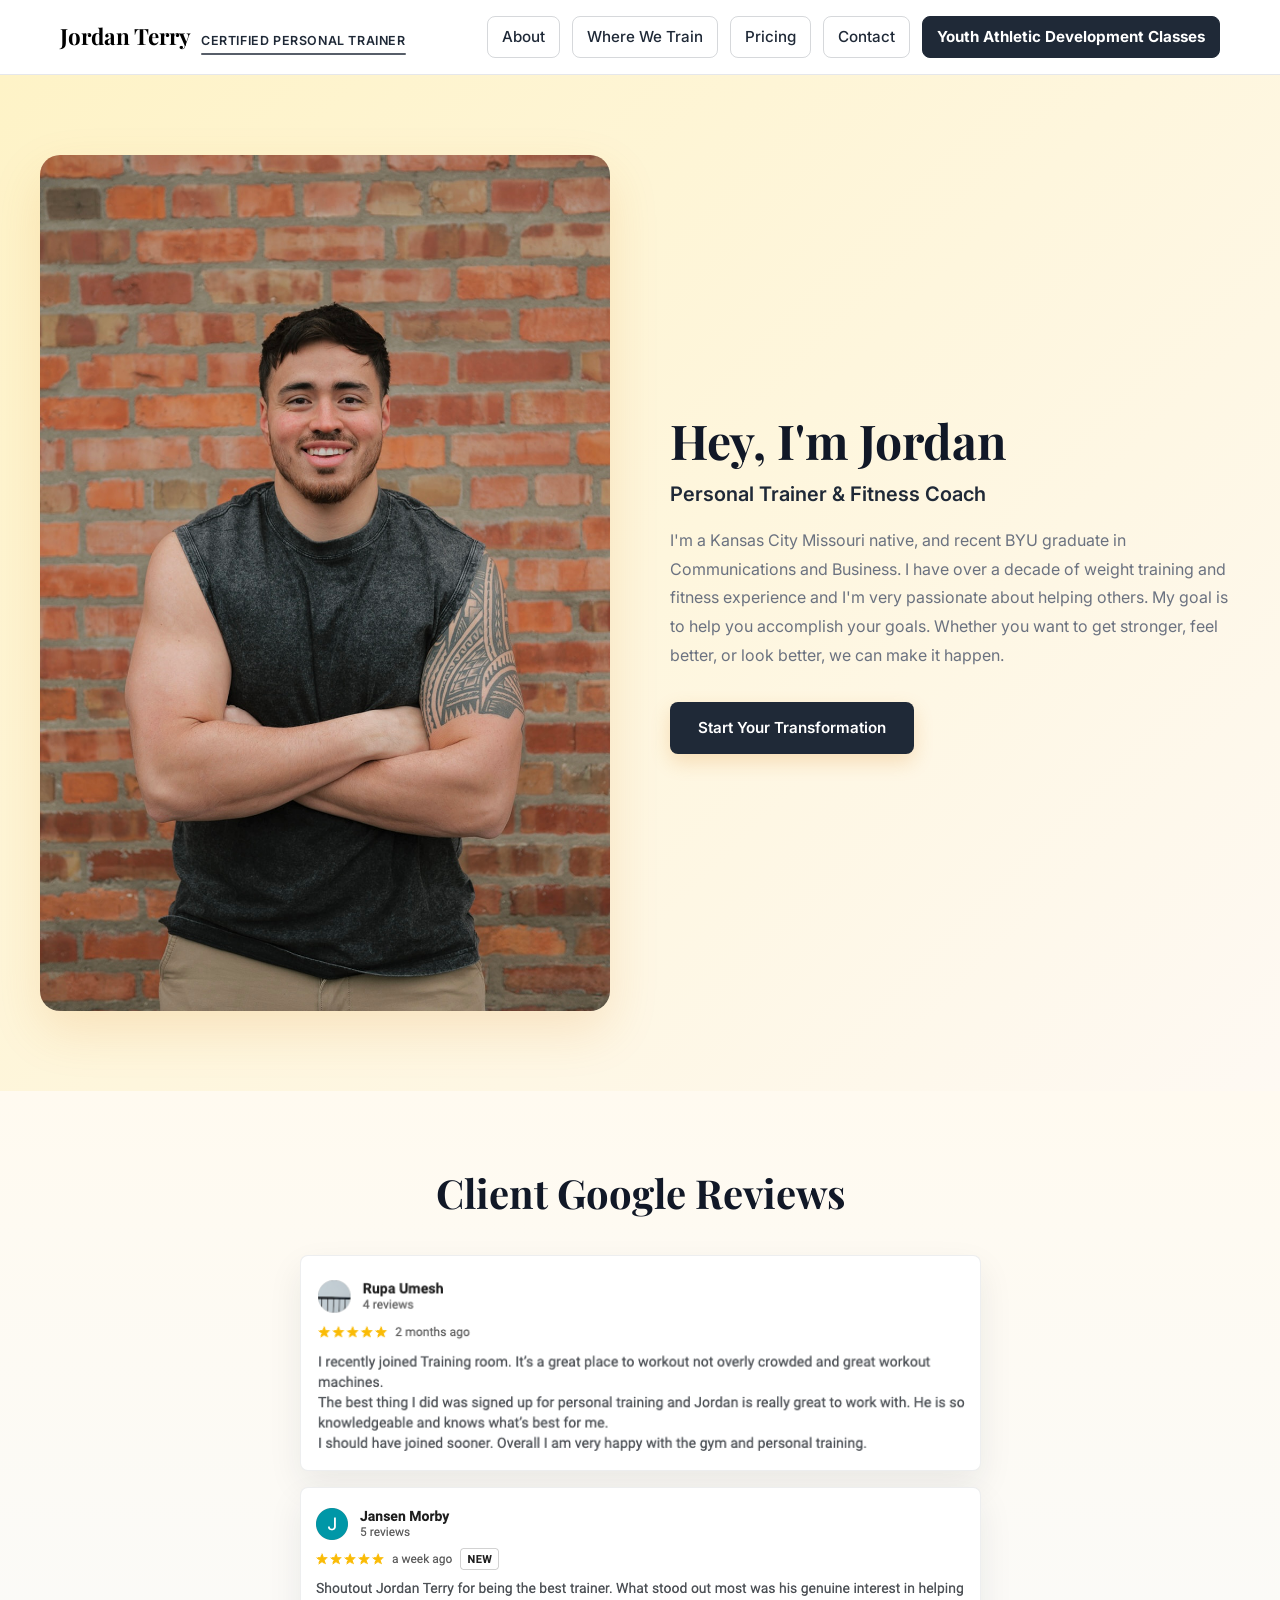
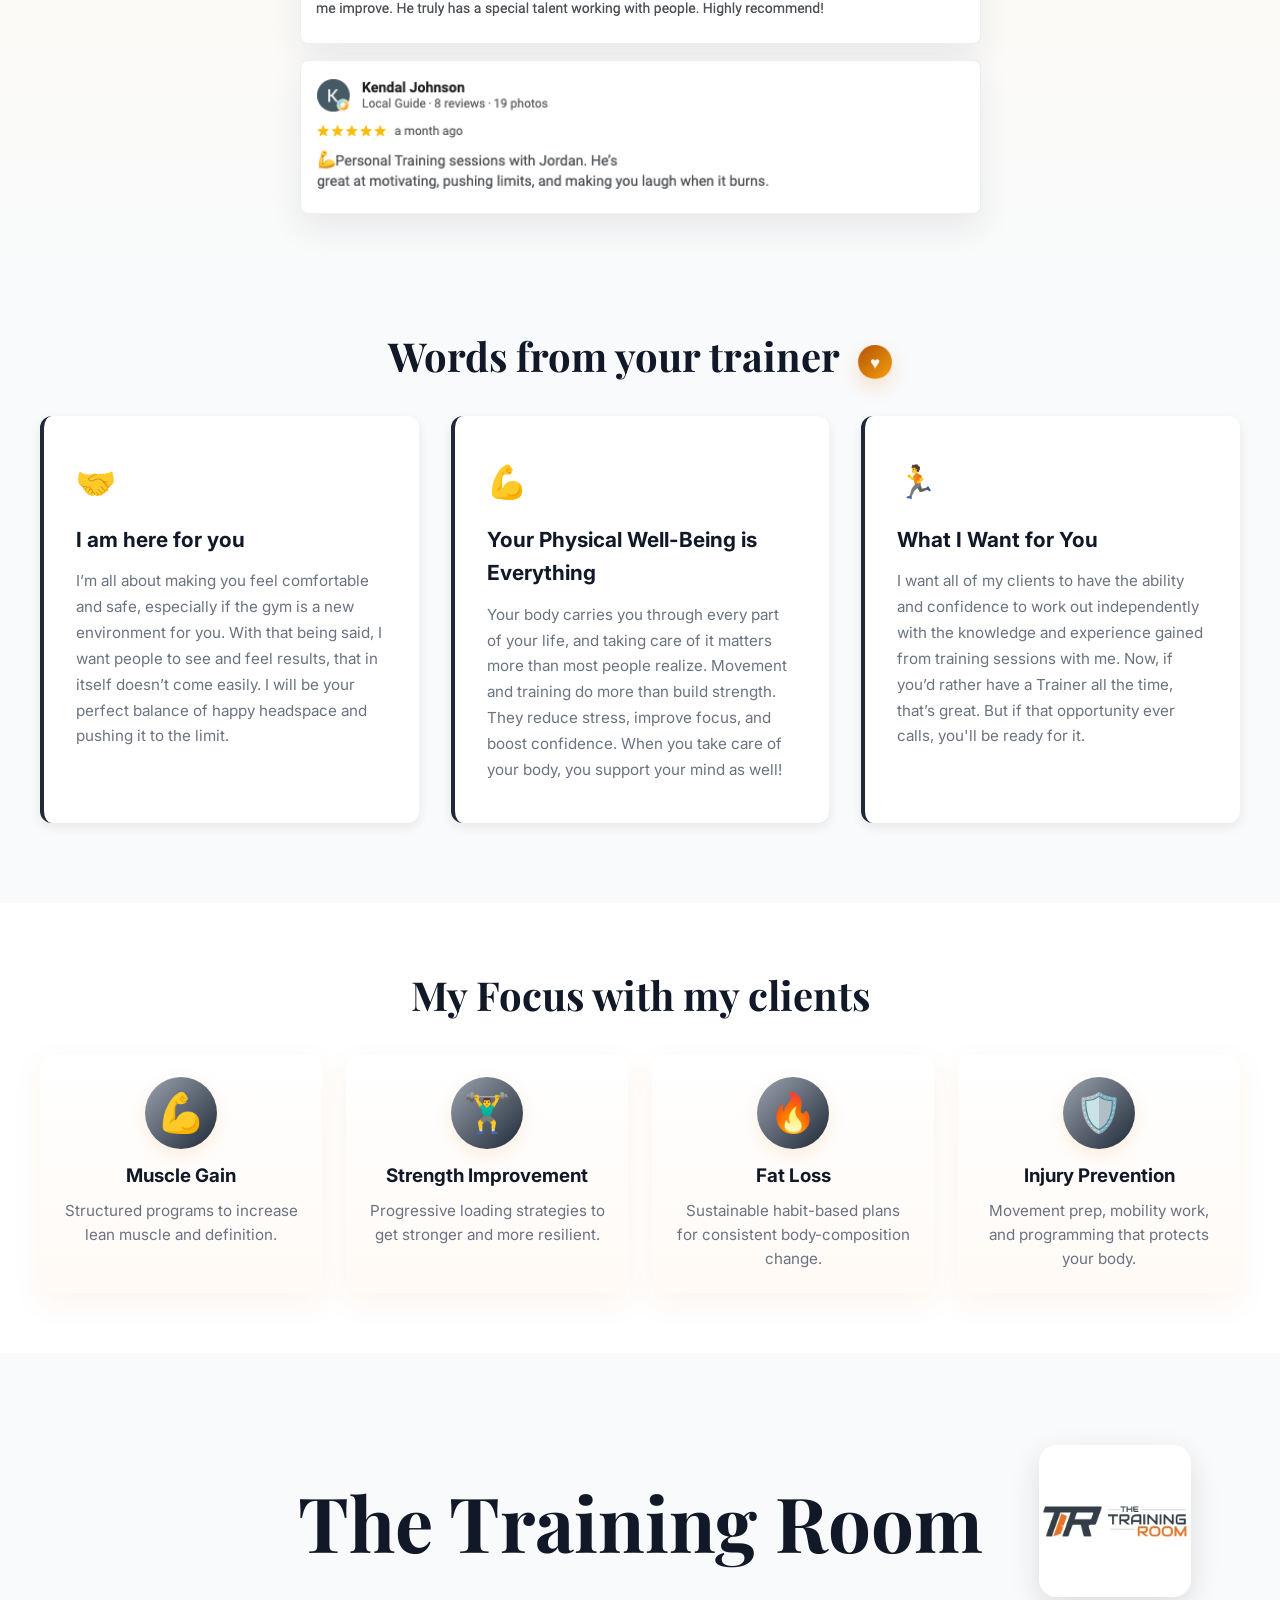
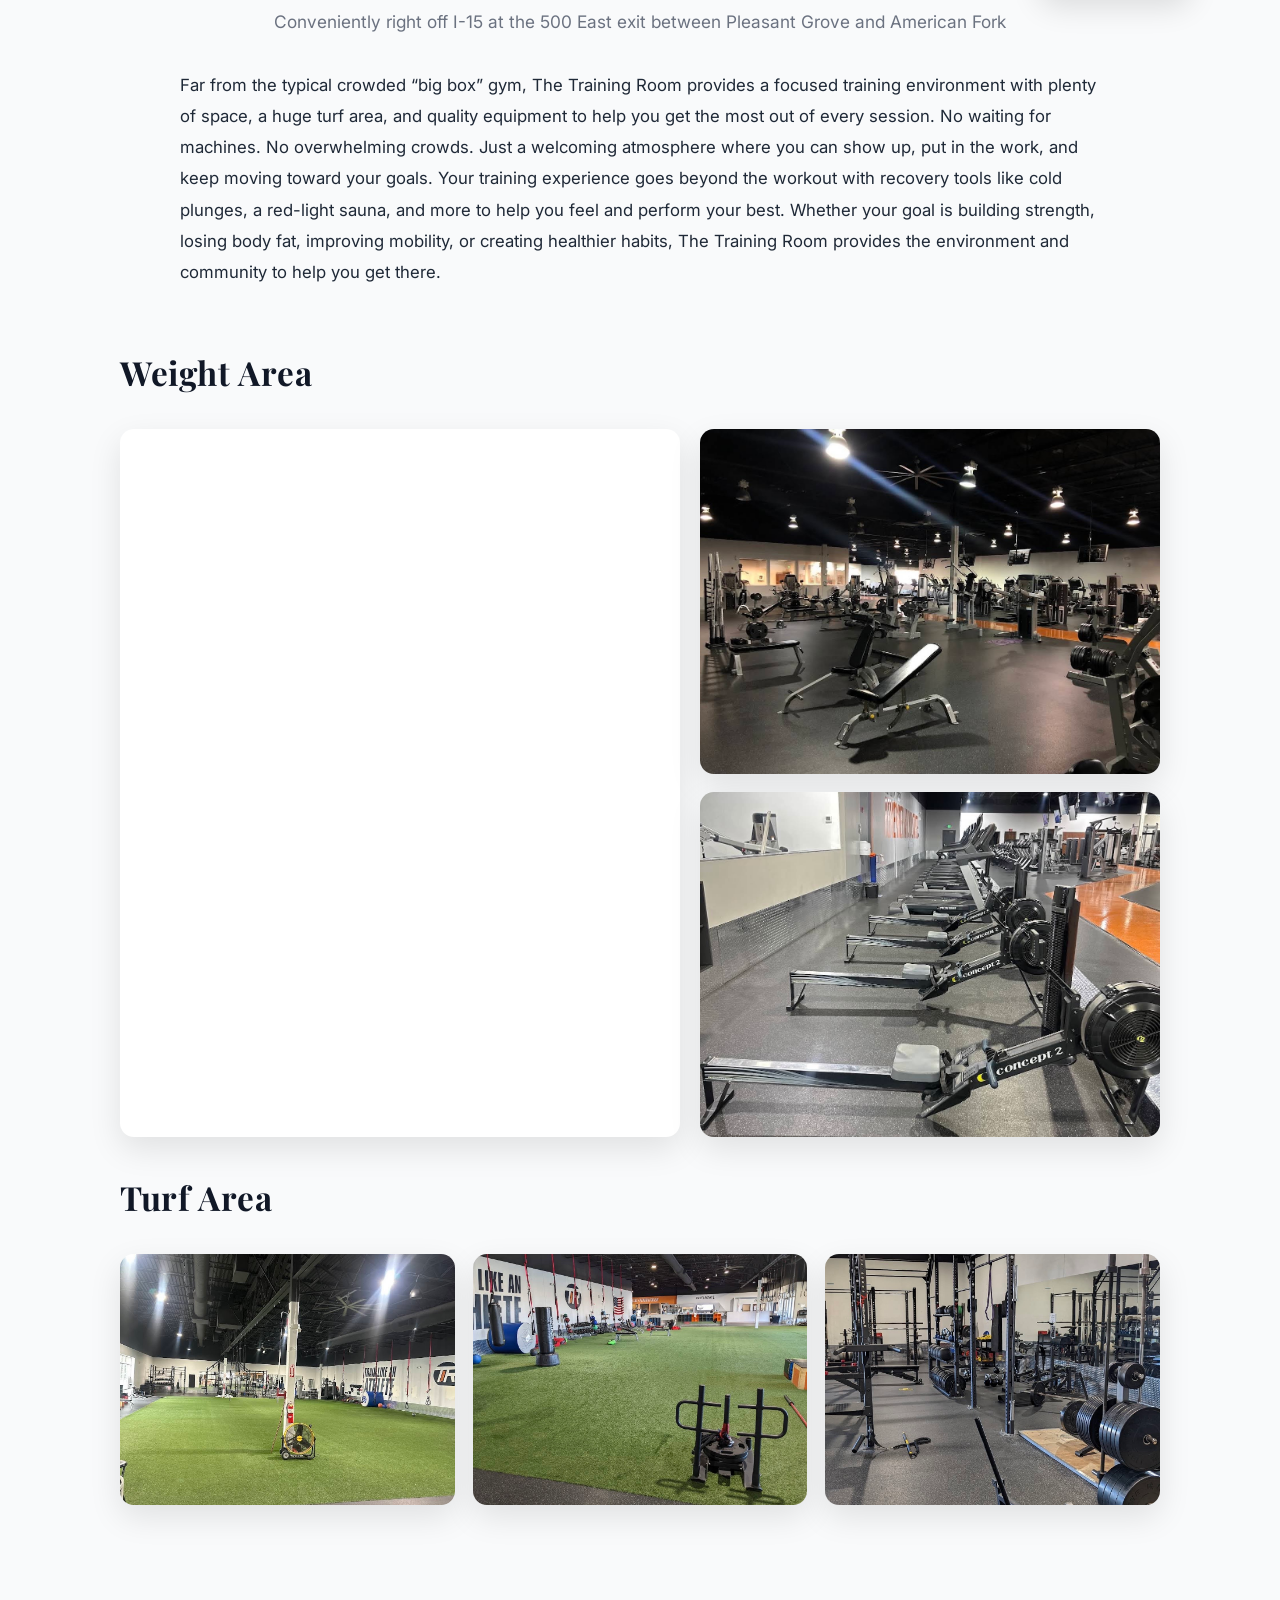
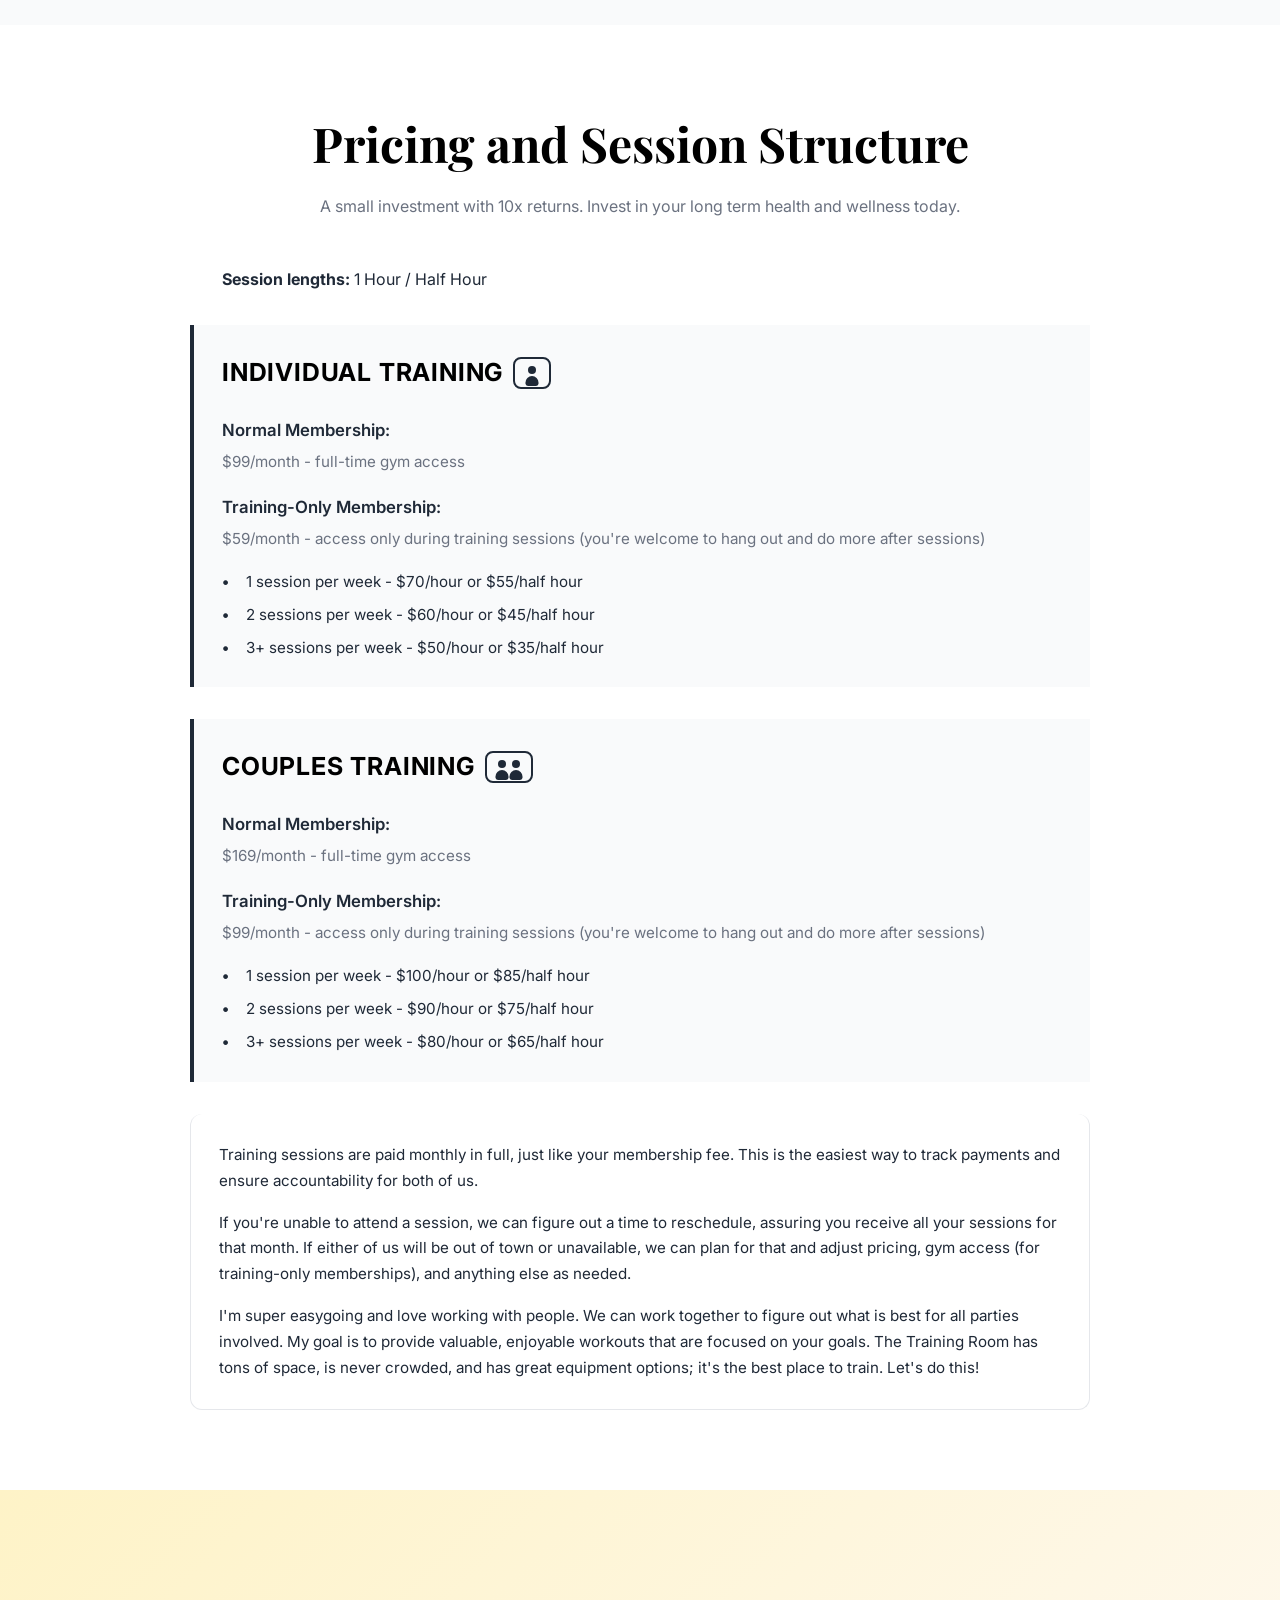
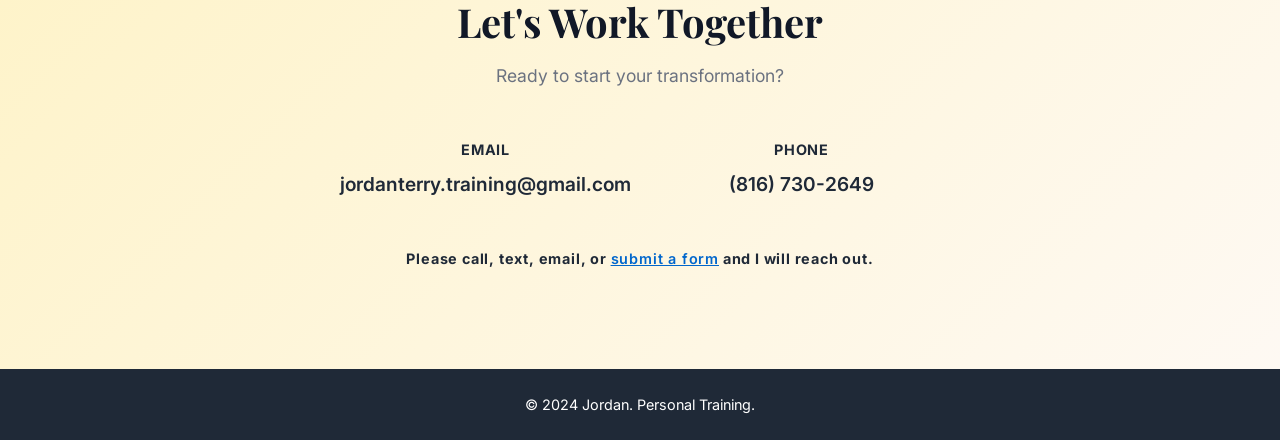
==== commit a12b00a3: "Update individual training pricing" ====
--- a/index.html
+++ b/index.html
@@ -168,7 +168,7 @@
       <section id="pricing" class="pricing">
         <div class="pricing-container">
           <h2>Pricing and Session Structure</h2>
-          <p class="pricing-subtitle">A small investment with 10x returns. Invest in your long term health and wellness.</p>
+          <p class="pricing-subtitle">A small investment with 10x returns. Invest in your long term health and wellness today.</p>
           
           <div class="pricing-content">
             <div class="pricing-item">
@@ -189,9 +189,9 @@
               </div>
 
               <ul class="pricing-list">
-                <li>1 session per week - $75/hour or $60/half hour</li>
-                <li>2 sessions per week - $65/hour or $50/half hour</li>
-                <li>3+ sessions per week - $55/hour or $40/half hour</li>
+                <li>1 session per week - $70/hour or $55/half hour</li>
+                <li>2 sessions per week - $60/hour or $45/half hour</li>
+                <li>3+ sessions per week - $50/hour or $35/half hour</li>
               </ul>
             </div>
 
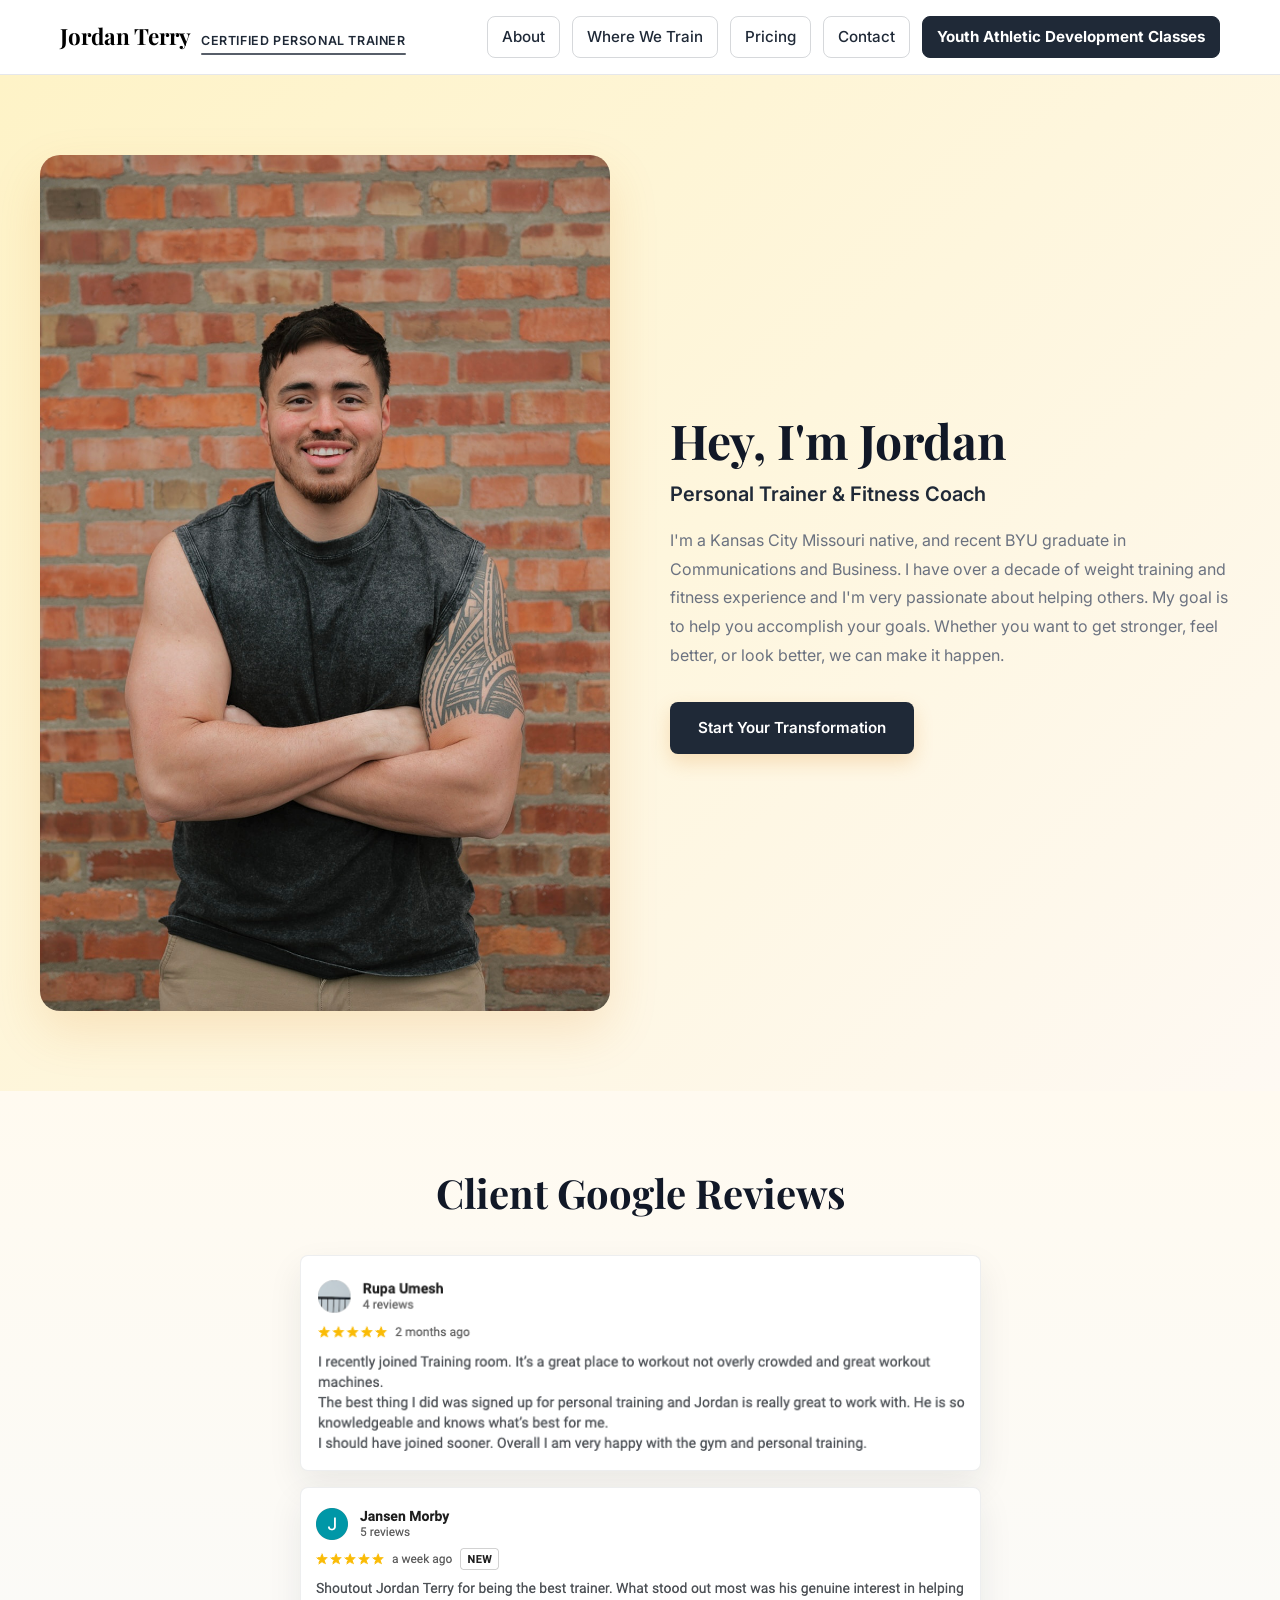
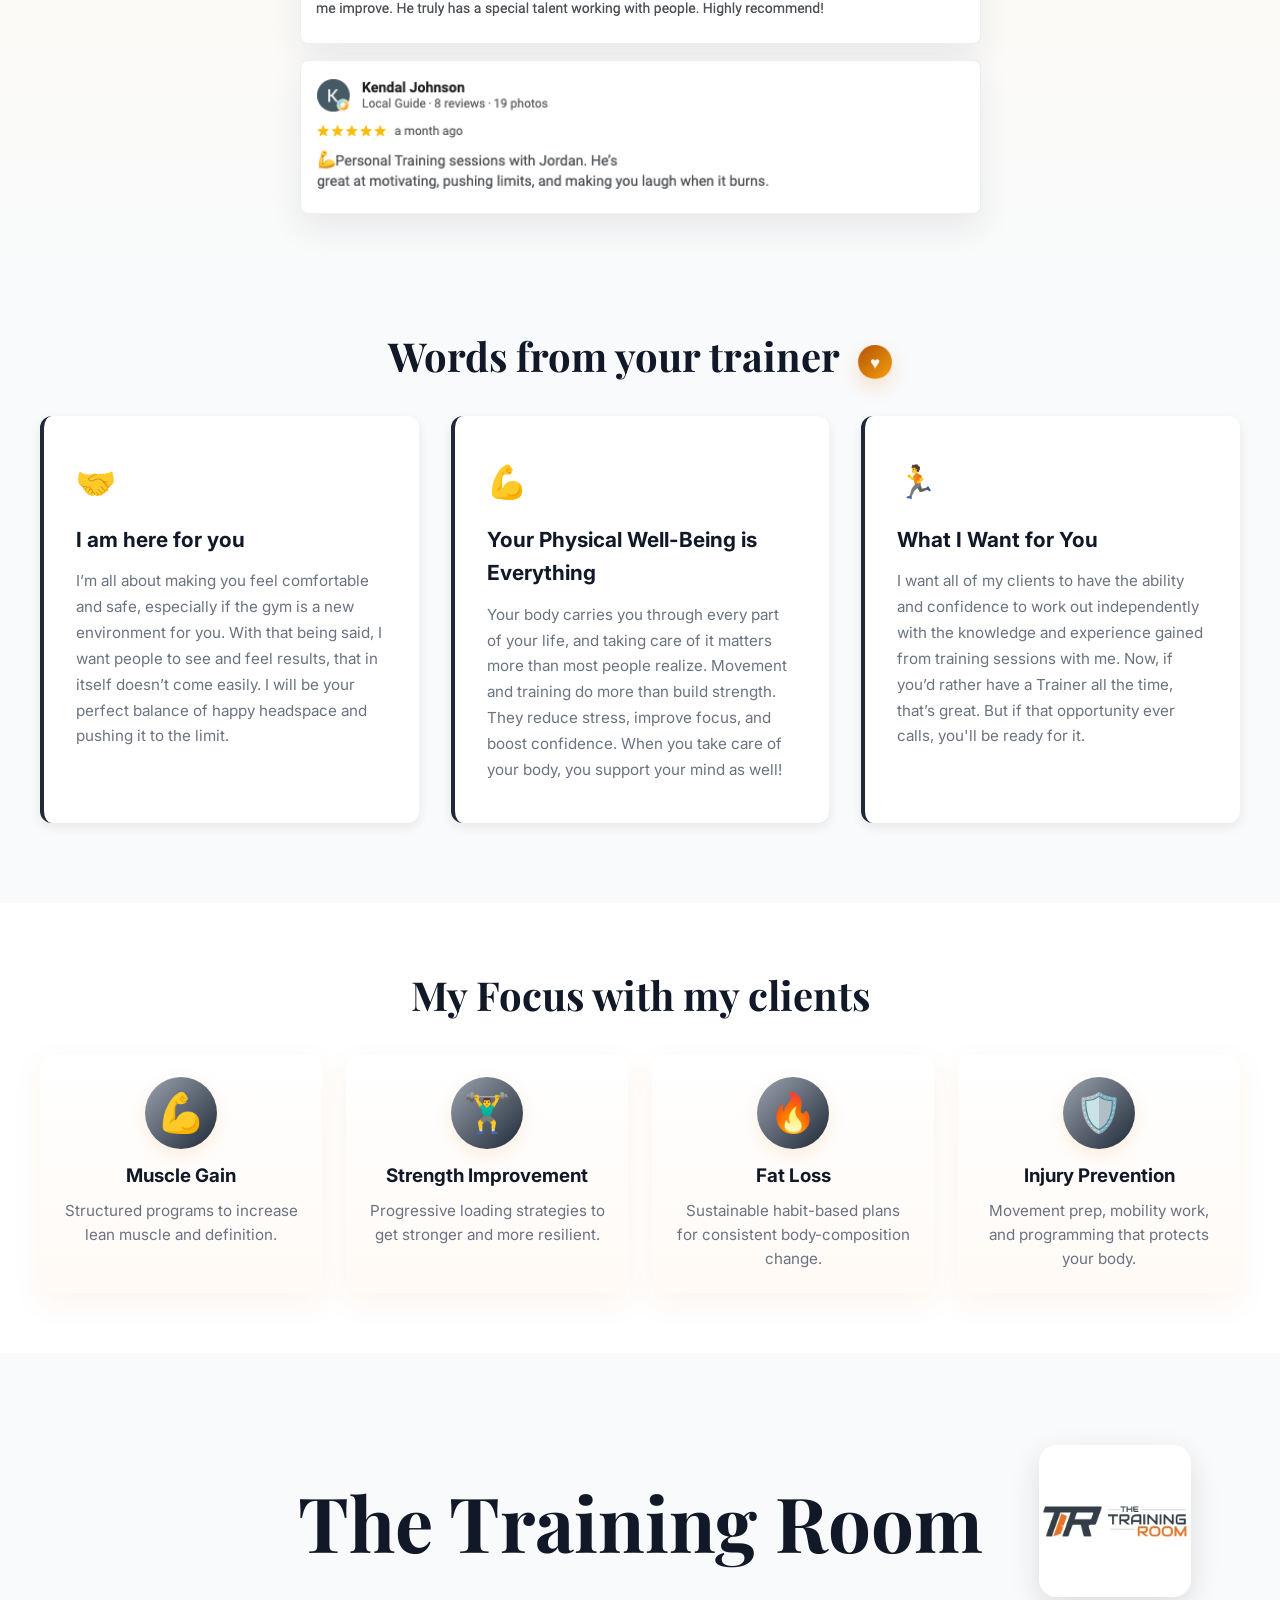
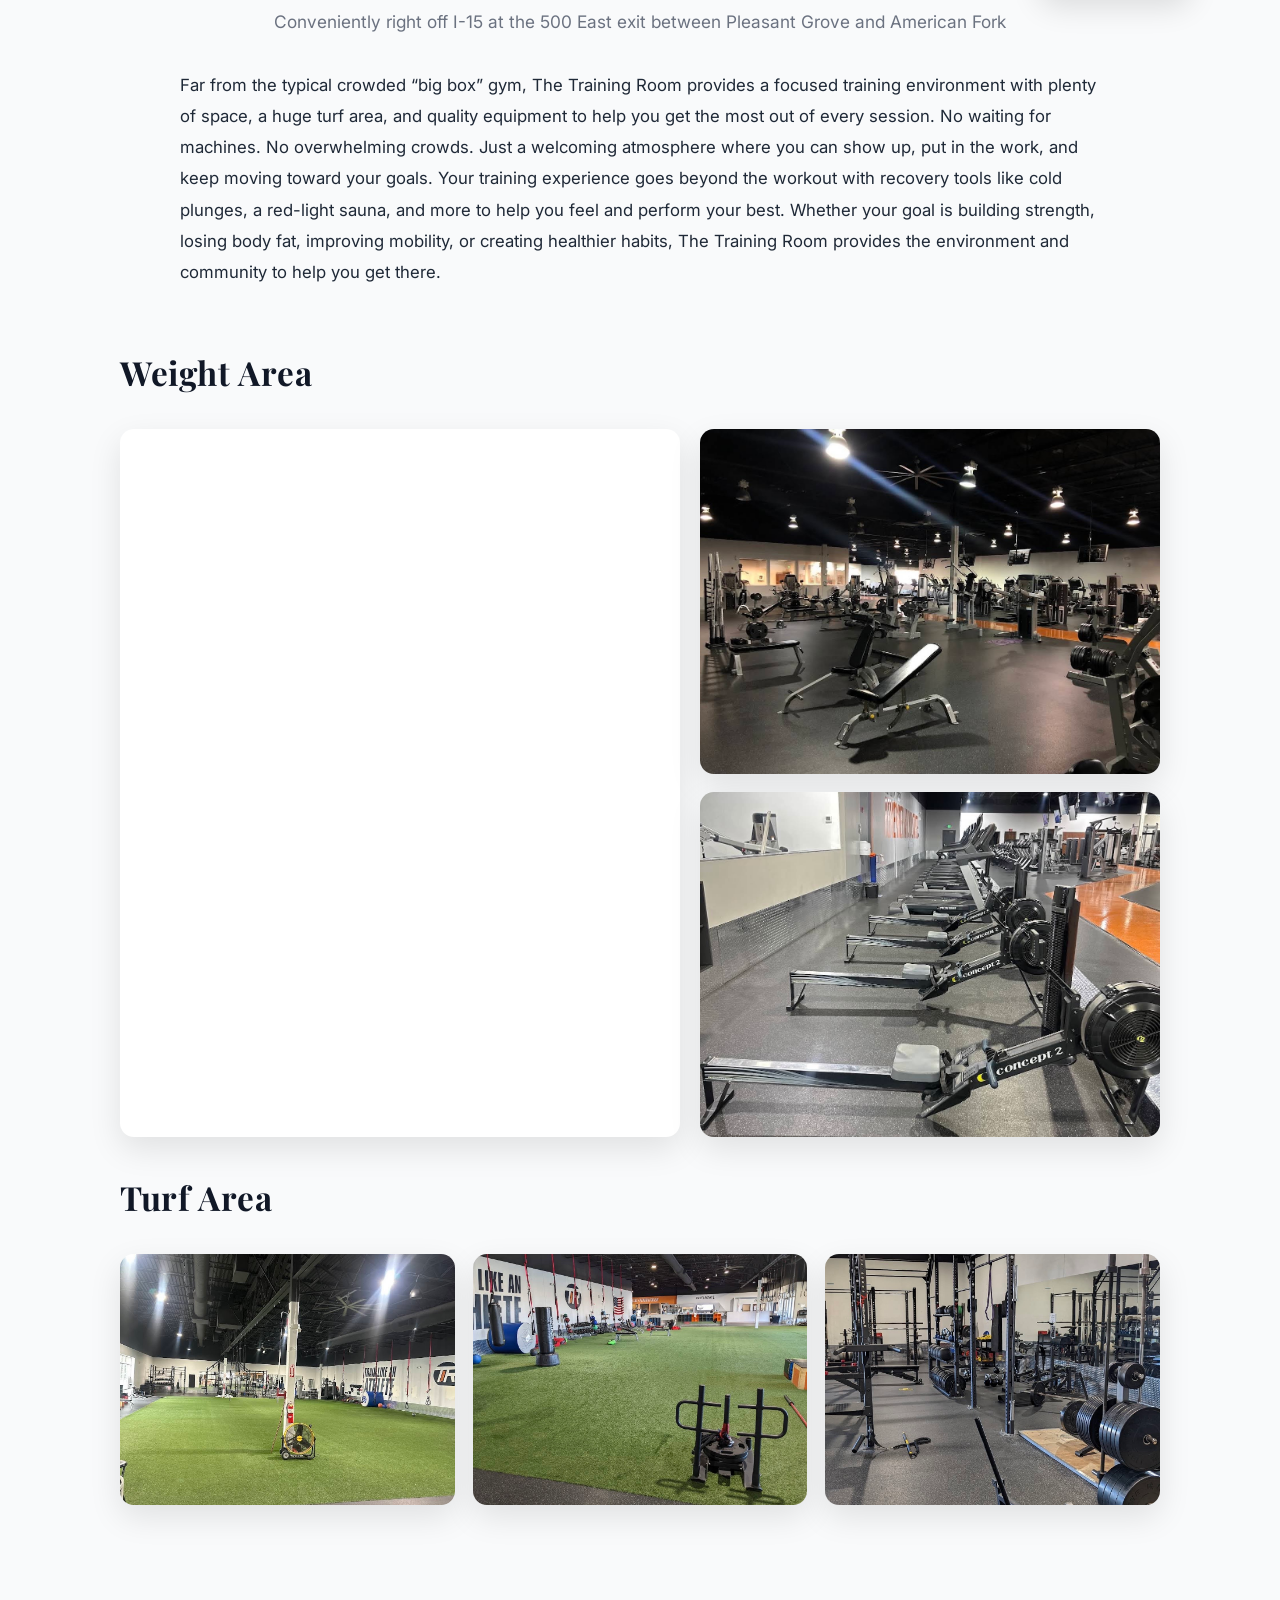
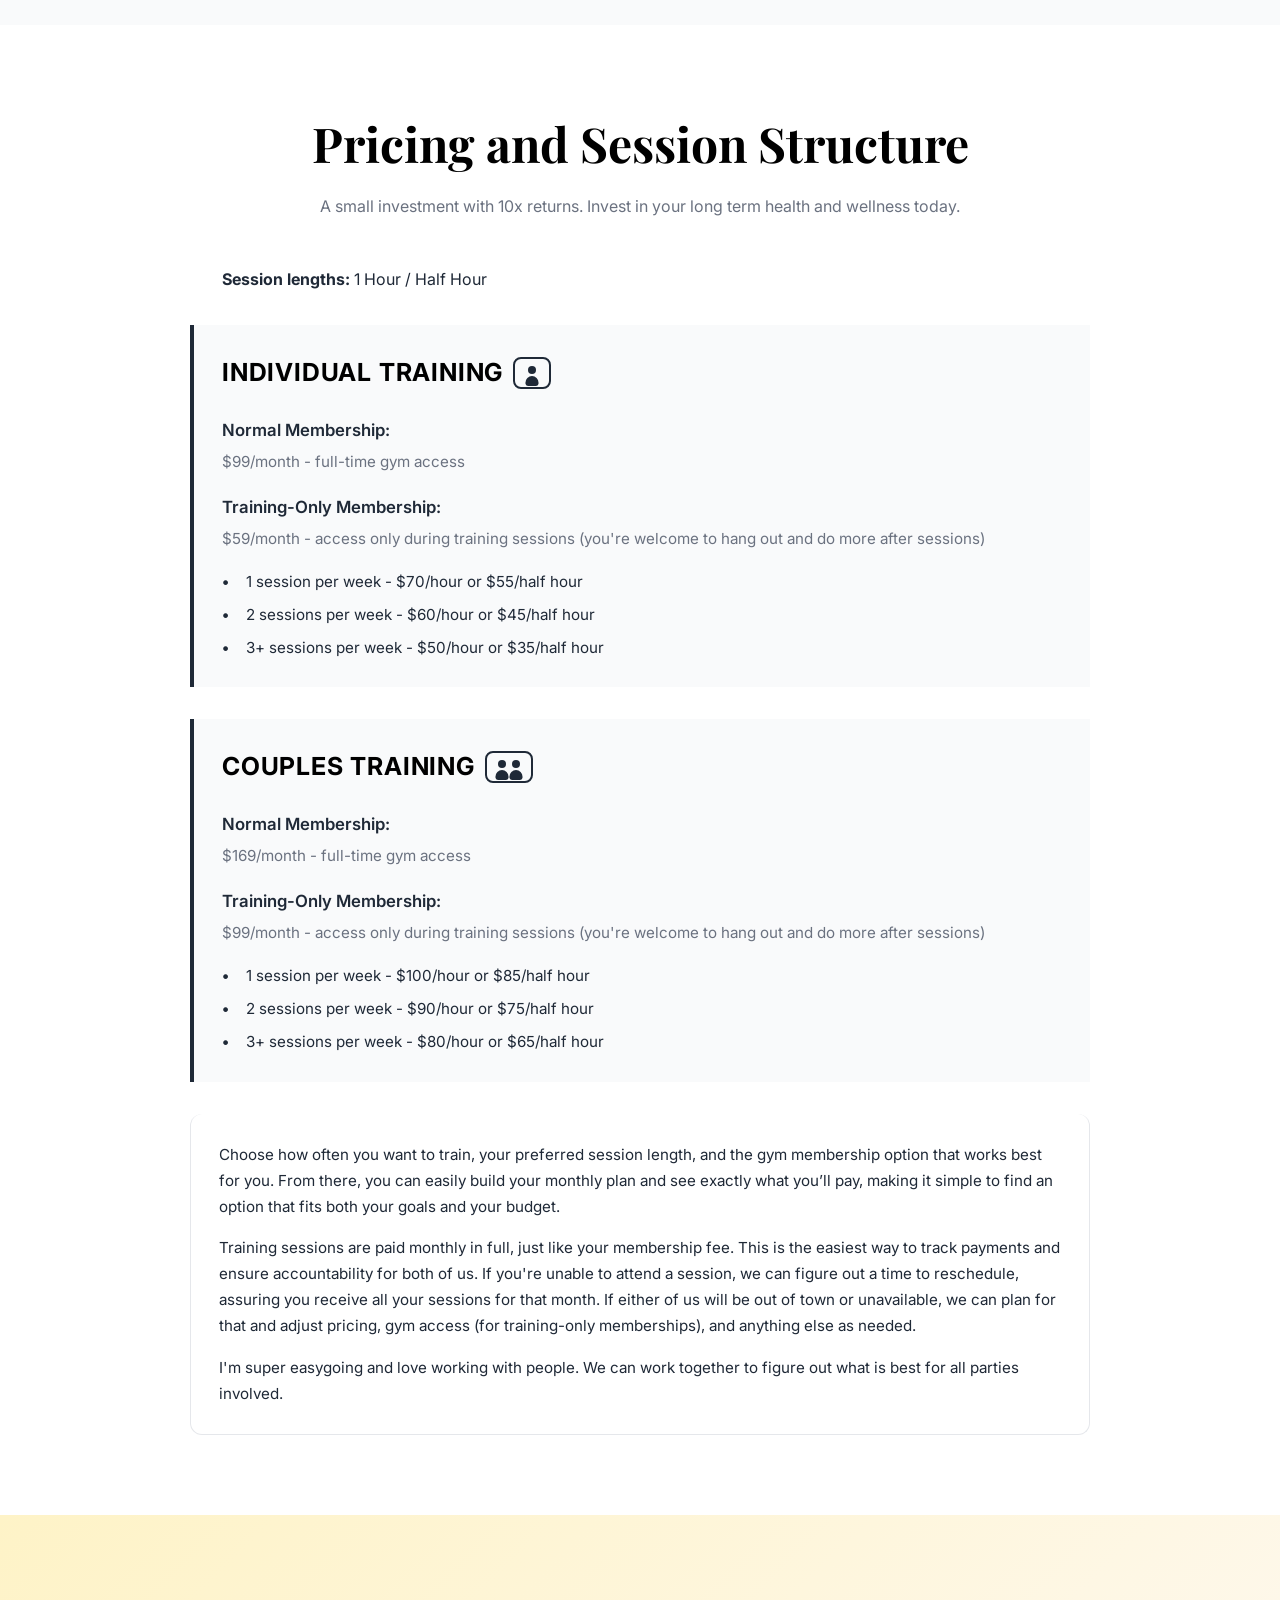
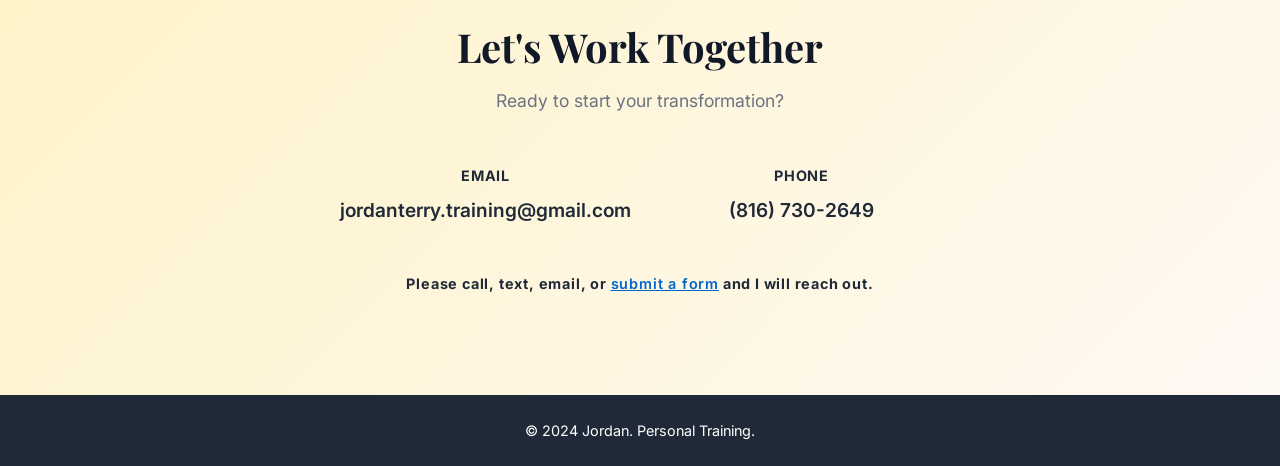
==== commit a57a7c46: "Refine pricing note copy" ====
--- a/index.html
+++ b/index.html
@@ -216,11 +216,11 @@
             </div>
 
             <div class="pricing-note">
-              <p>Training sessions are paid monthly in full, just like your membership fee. This is the easiest way to track payments and ensure accountability for both of us.</p>
+              <p>Choose how often you want to train, your preferred session length, and the gym membership option that works best for you. From there, you can easily build your monthly plan and see exactly what you’ll pay, making it simple to find an option that fits both your goals and your budget.</p>
+
+              <p>Training sessions are paid monthly in full, just like your membership fee. This is the easiest way to track payments and ensure accountability for both of us. If you're unable to attend a session, we can figure out a time to reschedule, assuring you receive all your sessions for that month. If either of us will be out of town or unavailable, we can plan for that and adjust pricing, gym access (for training-only memberships), and anything else as needed.</p>
               
-              <p>If you're unable to attend a session, we can figure out a time to reschedule, assuring you receive all your sessions for that month. If either of us will be out of town or unavailable, we can plan for that and adjust pricing, gym access (for training-only memberships), and anything else as needed.</p>
-              
-              <p>I'm super easygoing and love working with people. We can work together to figure out what is best for all parties involved. My goal is to provide valuable, enjoyable workouts that are focused on your goals. The Training Room has tons of space, is never crowded, and has great equipment options; it's the best place to train. Let's do this!</p>
+              <p>I'm super easygoing and love working with people. We can work together to figure out what is best for all parties involved.</p>
             </div>
           </div>
         </div>
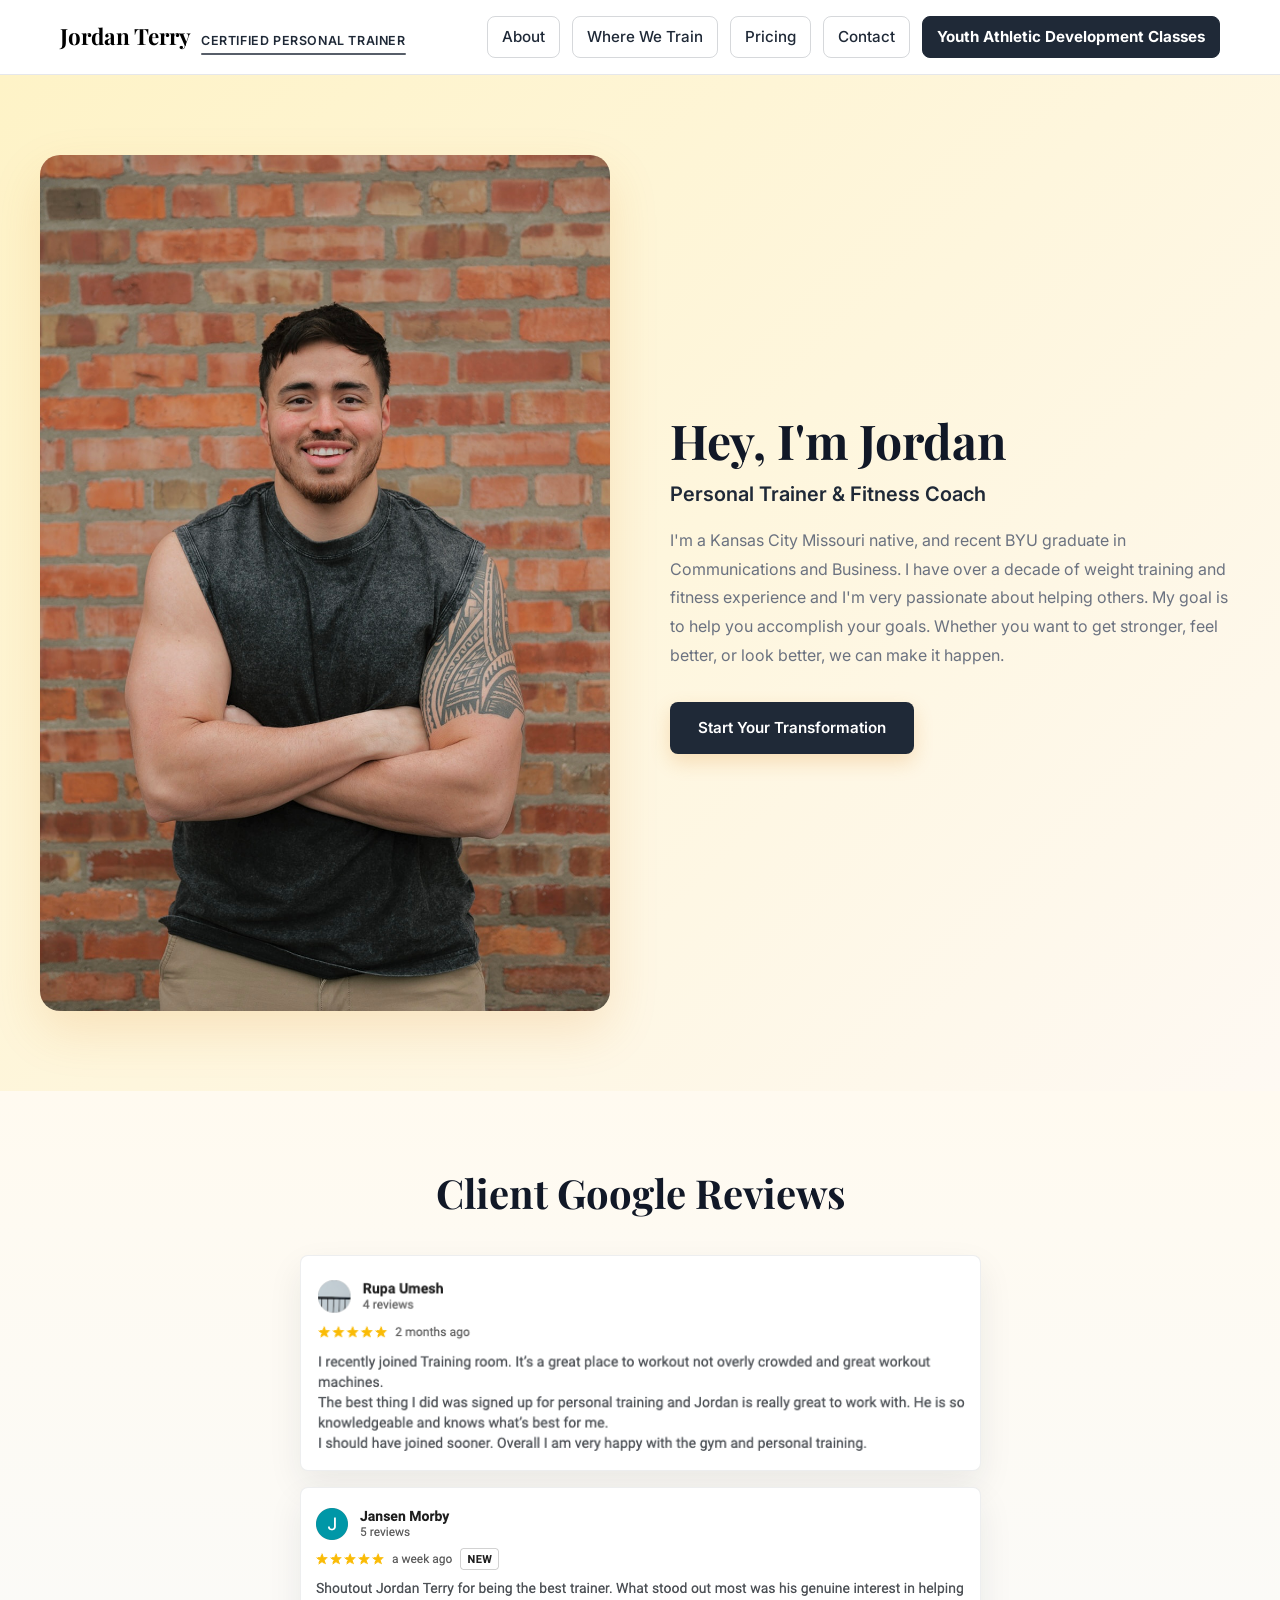
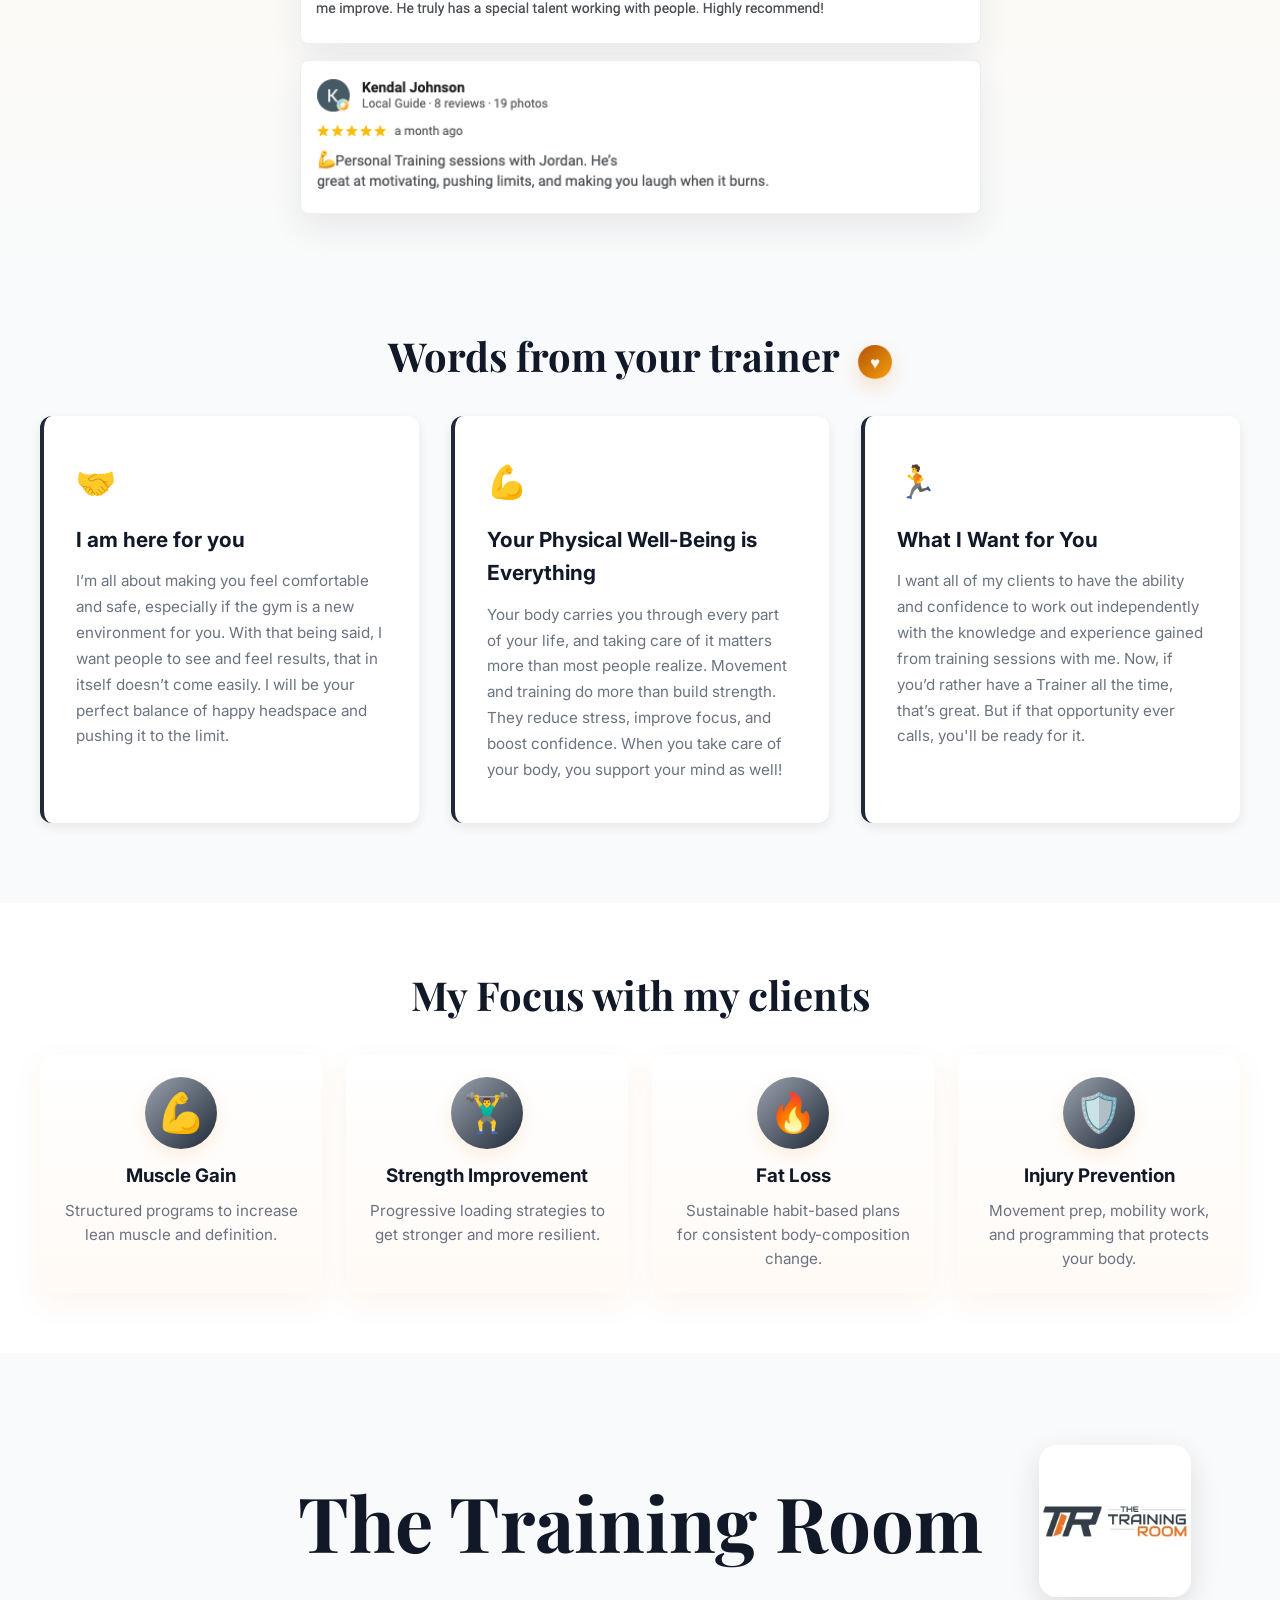
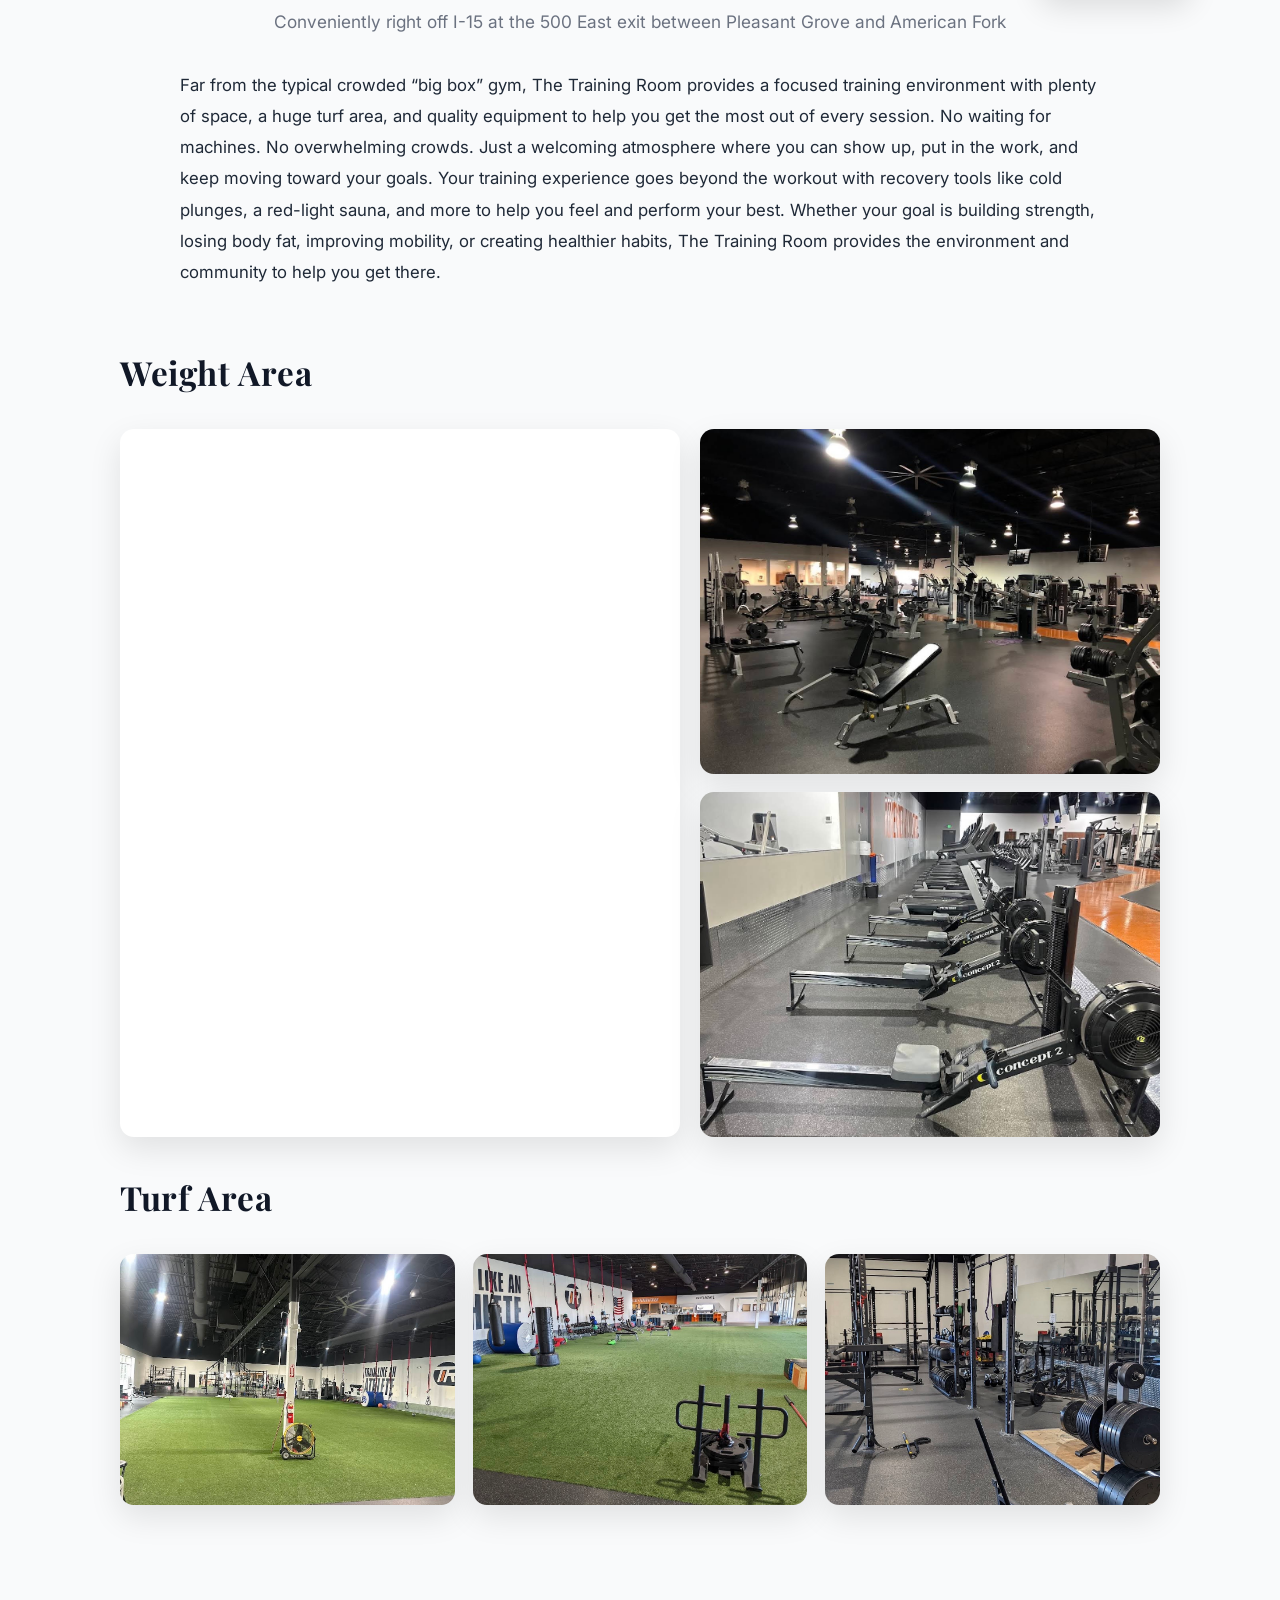
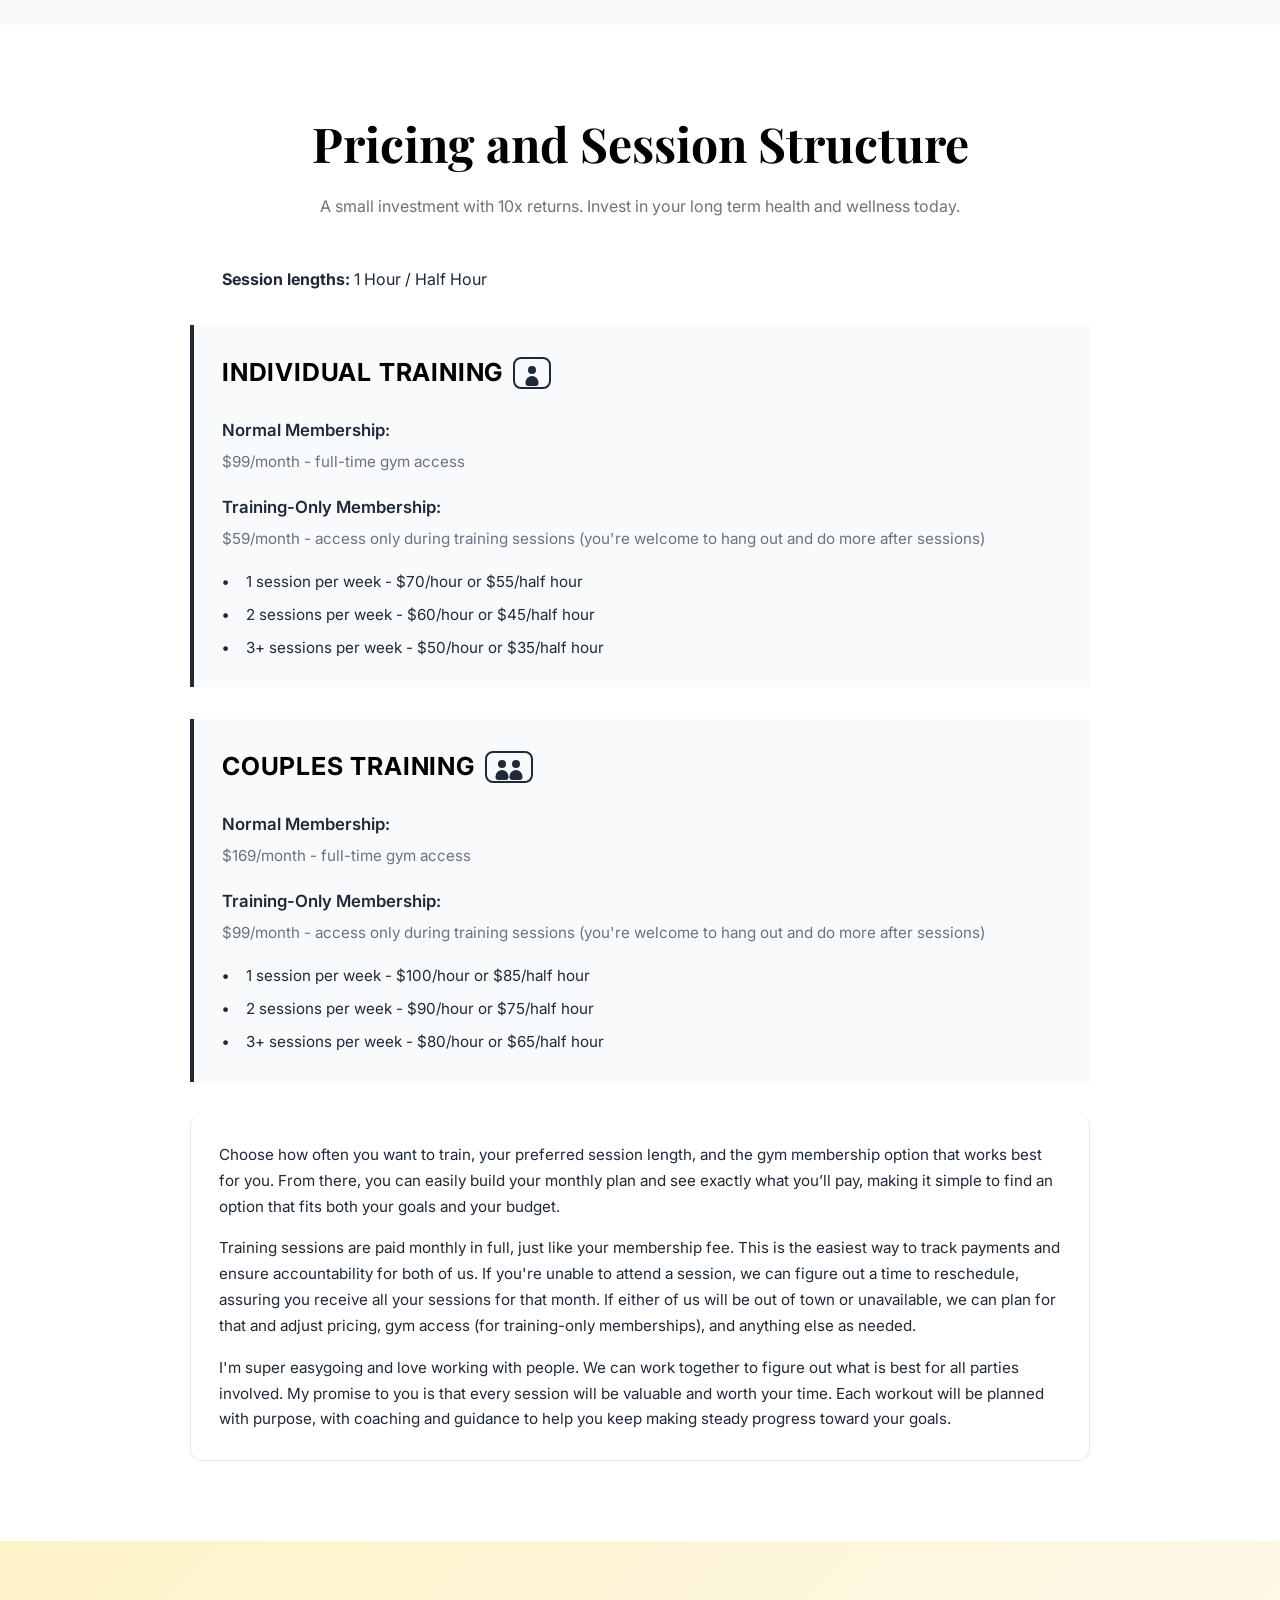
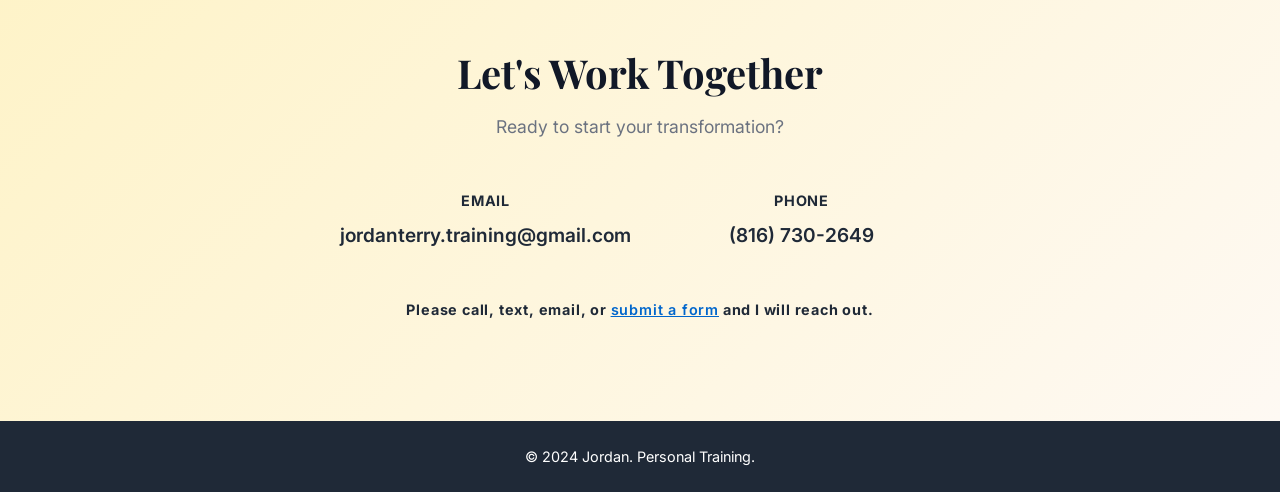
==== commit 578b9712: "Add pricing note session promise" ====
--- a/index.html
+++ b/index.html
@@ -220,7 +220,7 @@
 
               <p>Training sessions are paid monthly in full, just like your membership fee. This is the easiest way to track payments and ensure accountability for both of us. If you're unable to attend a session, we can figure out a time to reschedule, assuring you receive all your sessions for that month. If either of us will be out of town or unavailable, we can plan for that and adjust pricing, gym access (for training-only memberships), and anything else as needed.</p>
               
-              <p>I'm super easygoing and love working with people. We can work together to figure out what is best for all parties involved.</p>
+              <p>I'm super easygoing and love working with people. We can work together to figure out what is best for all parties involved. My promise to you is that every session will be valuable and worth your time. Each workout will be planned with purpose, with coaching and guidance to help you keep making steady progress toward your goals.</p>
             </div>
           </div>
         </div>
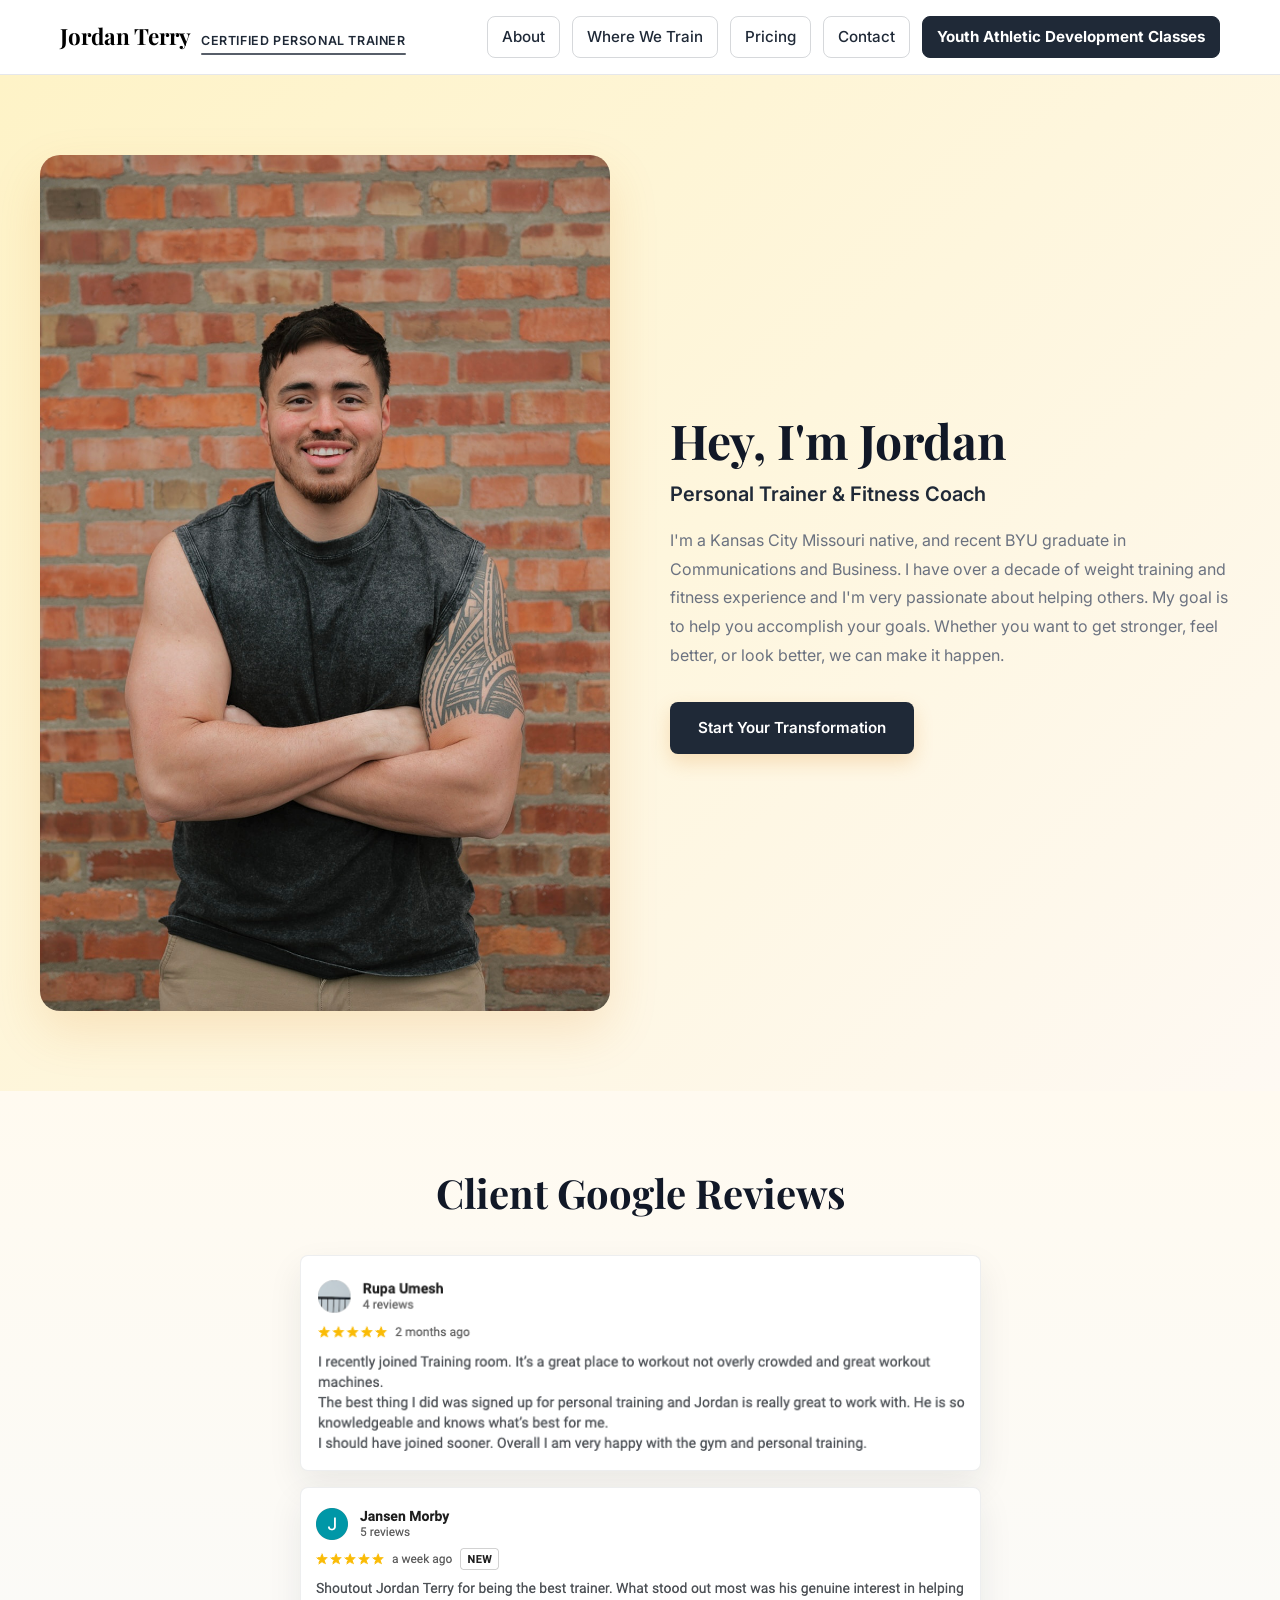
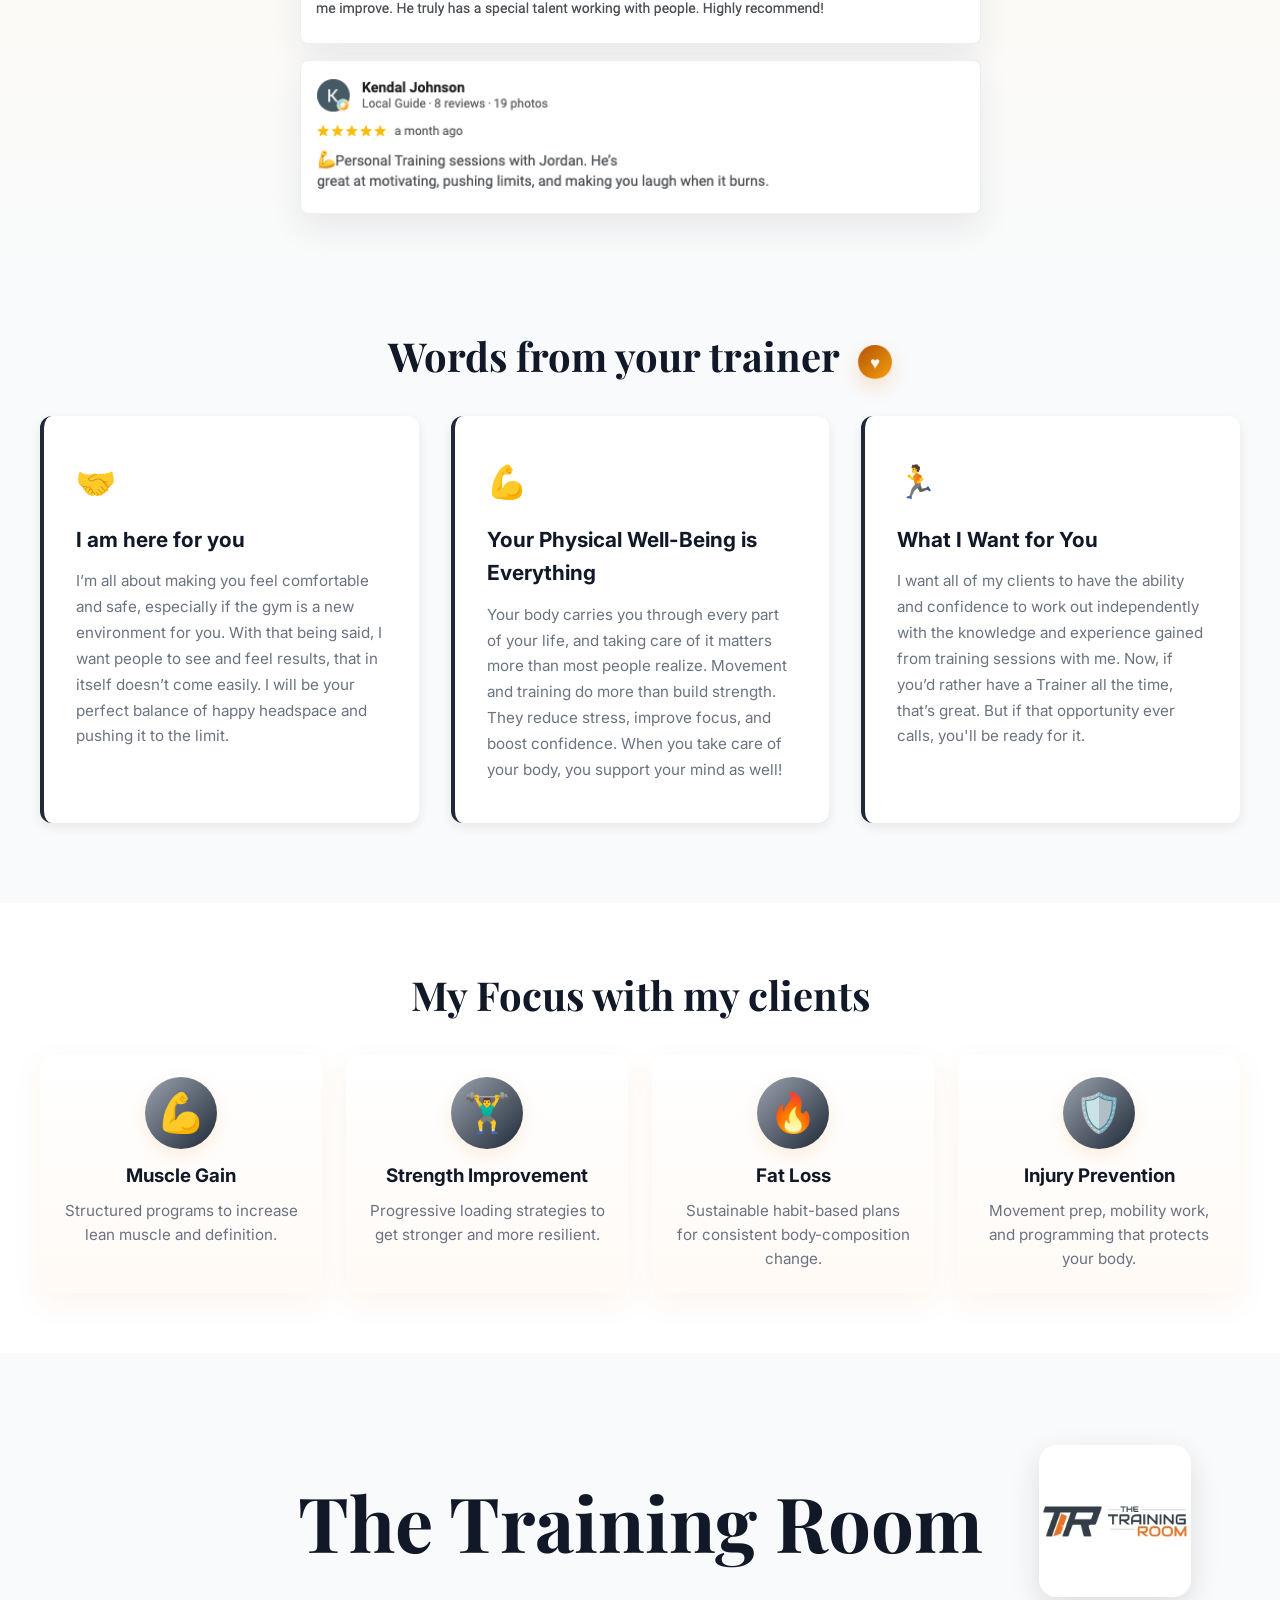
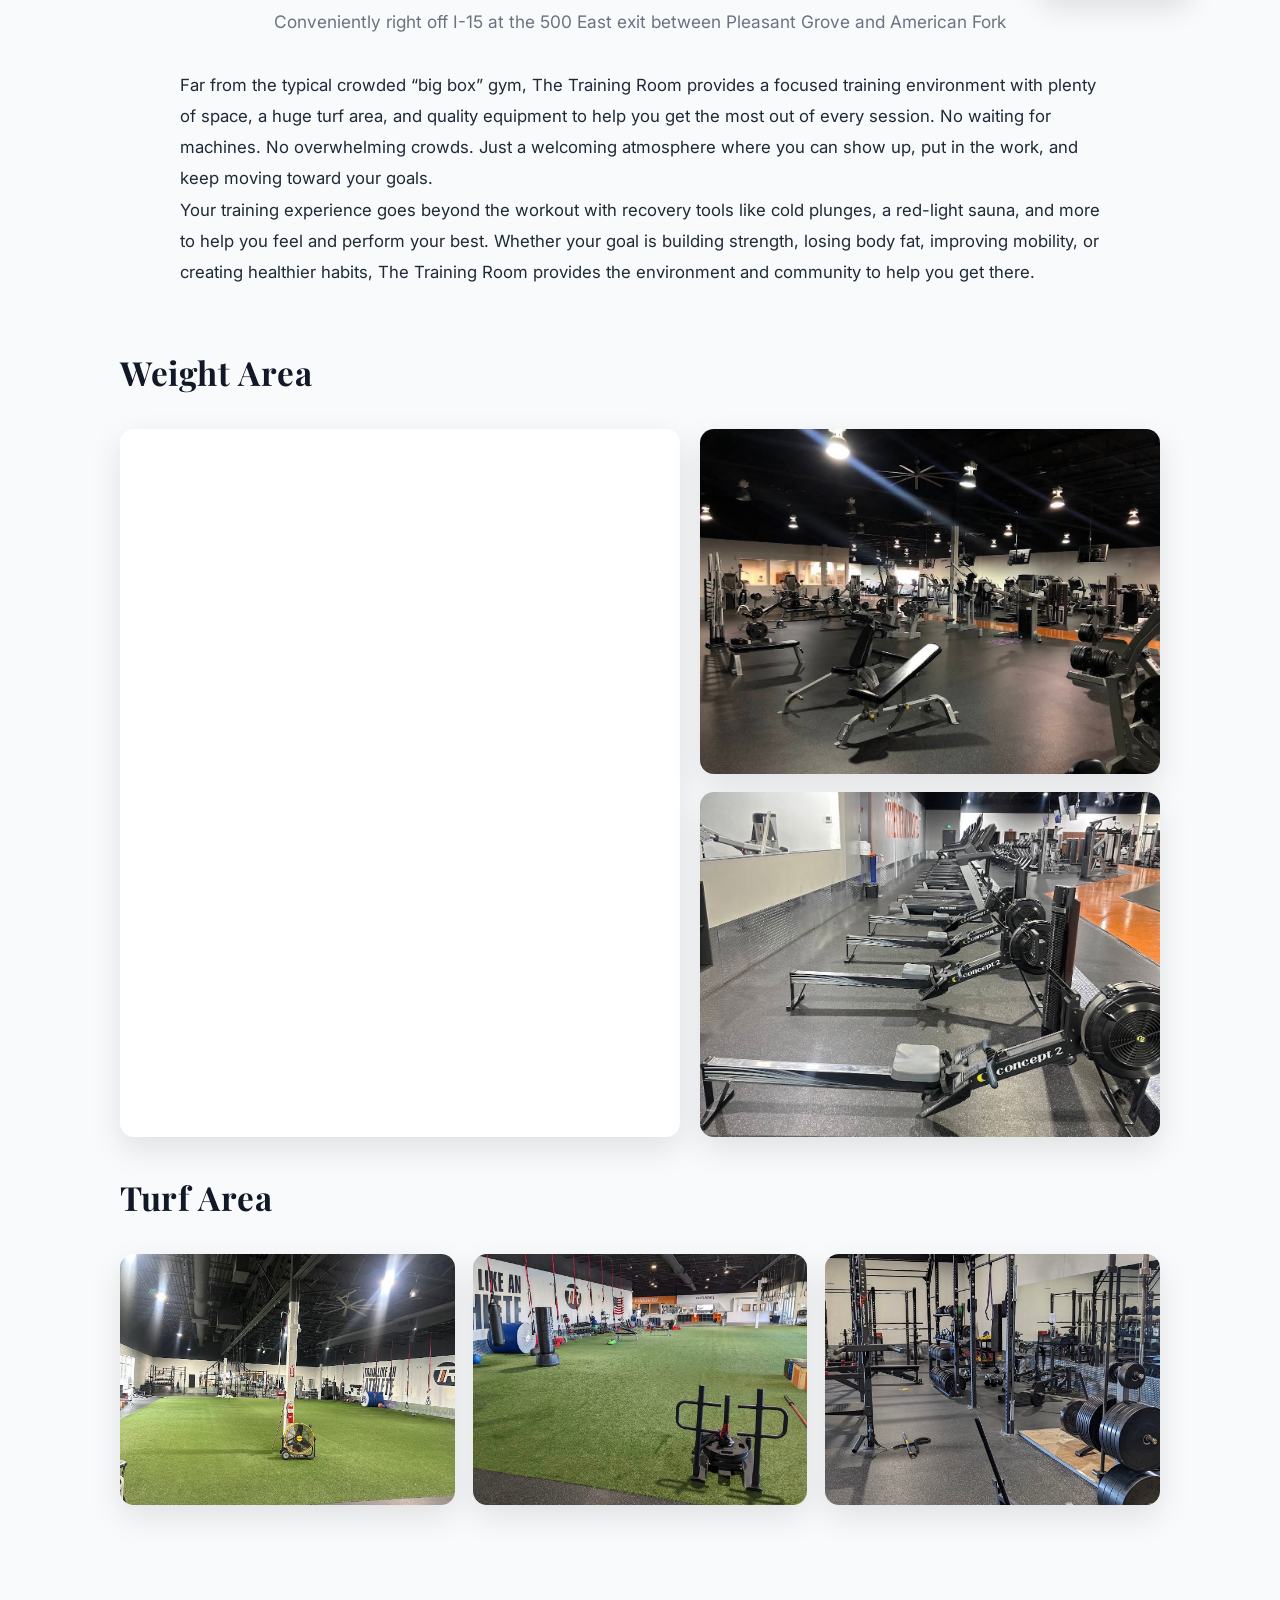
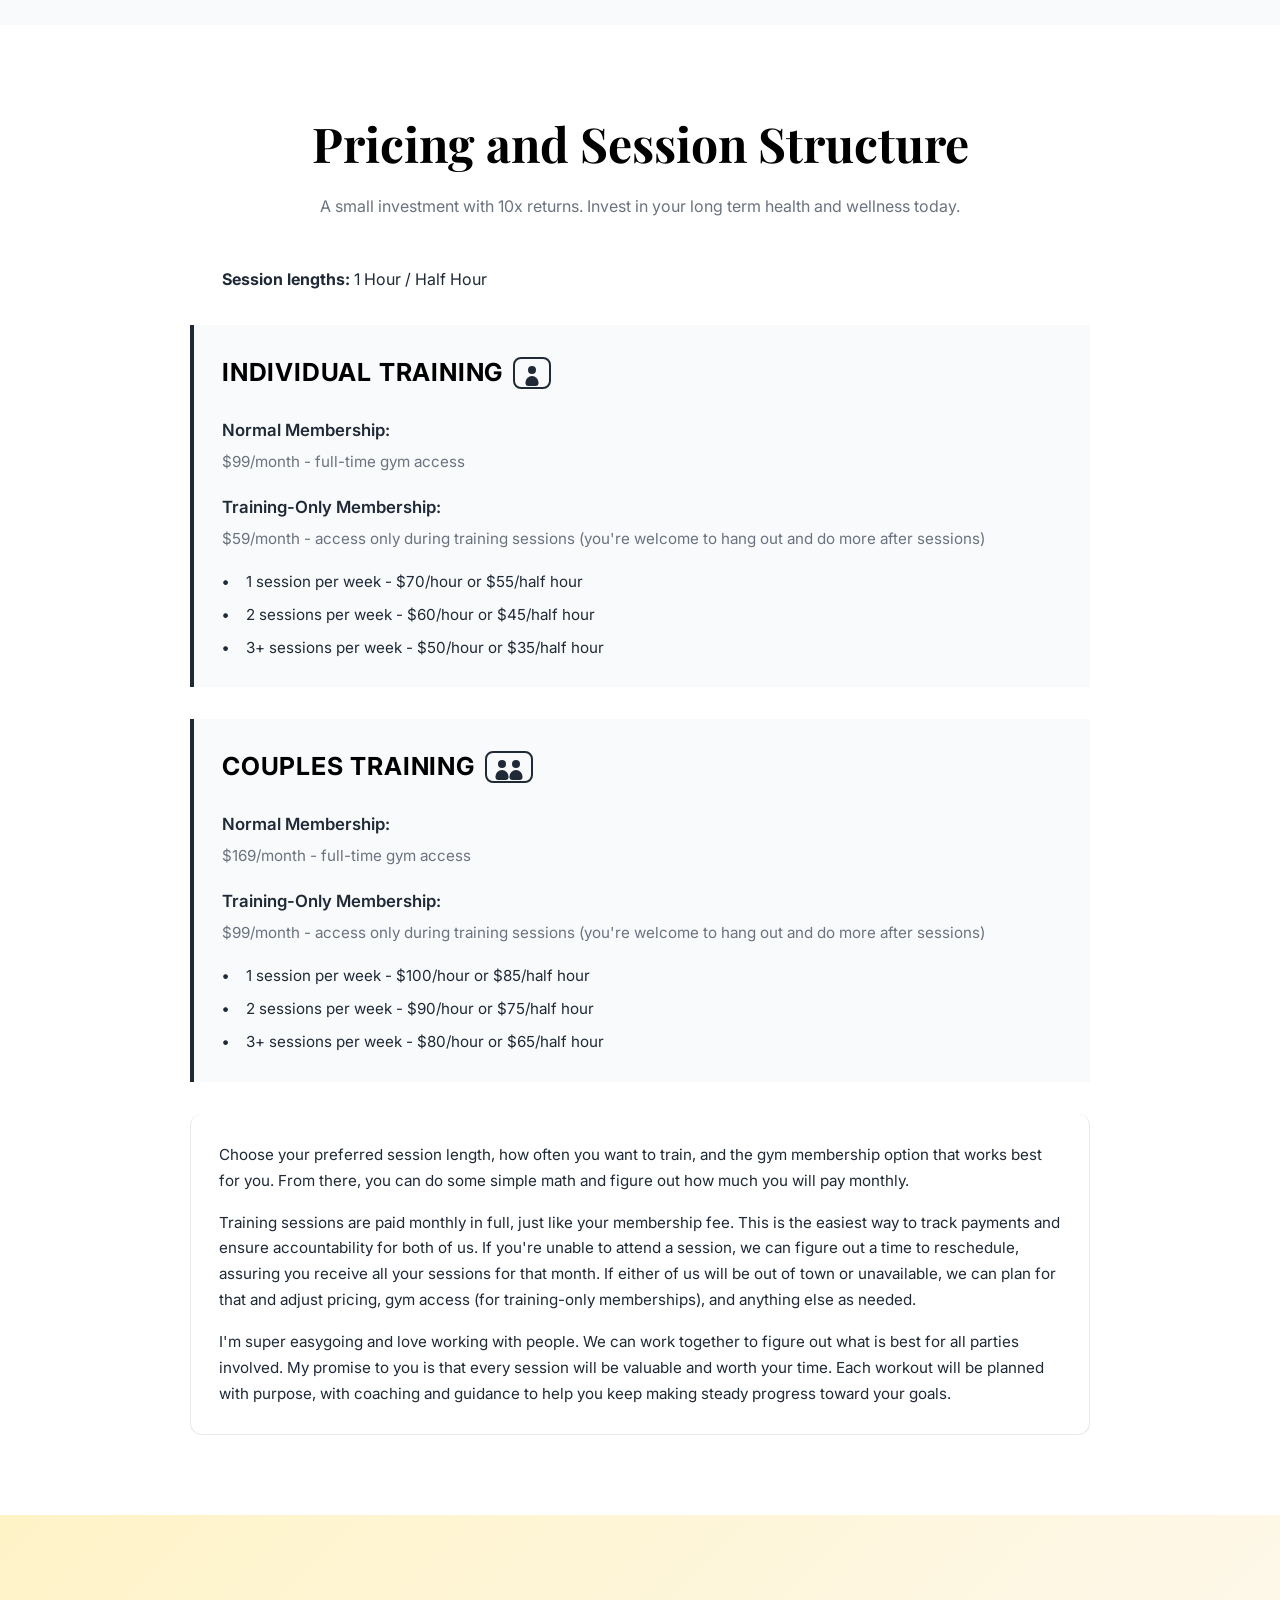
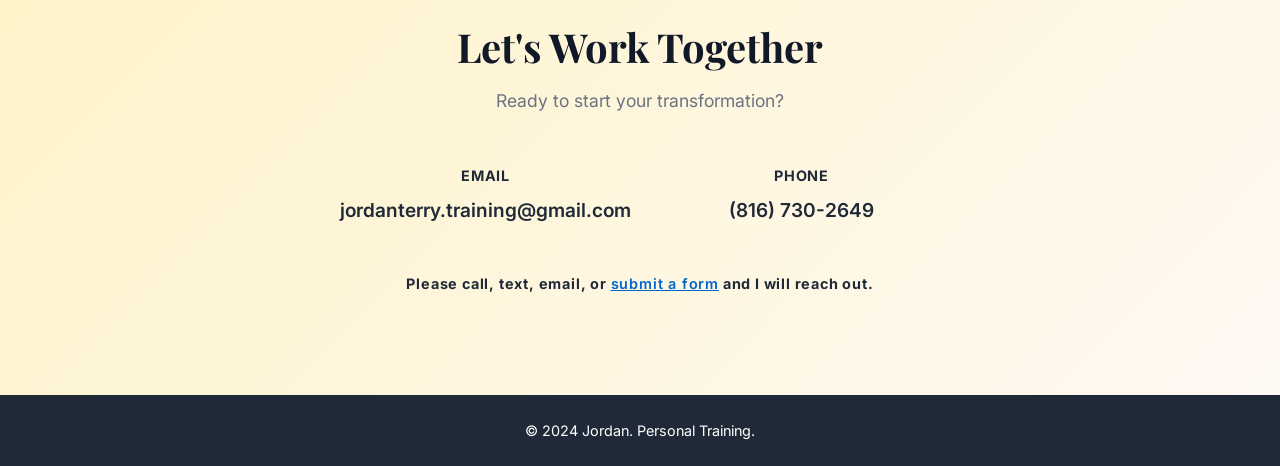
==== commit 055ce57e: "Update monthly training plan description" ====
--- a/index.html
+++ b/index.html
@@ -216,7 +216,7 @@
             </div>
 
             <div class="pricing-note">
-              <p>Choose how often you want to train, your preferred session length, and the gym membership option that works best for you. From there, you can easily build your monthly plan and see exactly what you’ll pay, making it simple to find an option that fits both your goals and your budget.</p>
+              <p>Choose your preferred session length, how often you want to train, and the gym membership option that works best for you. From there, you can do some simple math and figure out how much you will pay monthly.</p>
 
               <p>Training sessions are paid monthly in full, just like your membership fee. This is the easiest way to track payments and ensure accountability for both of us. If you're unable to attend a session, we can figure out a time to reschedule, assuring you receive all your sessions for that month. If either of us will be out of town or unavailable, we can plan for that and adjust pricing, gym access (for training-only memberships), and anything else as needed.</p>
               
--- a/styles.css
+++ b/styles.css
@@ -1184,11 +1184,11 @@
 
 .gym-copy-primary,
 .gym-copy-secondary {
-  display: inline;
-}
-
-.gym-copy-primary::after {
-  content: ' ';
+  display: block;
+}
+
+.gym-copy-primary {
+  margin-bottom: 20px;
 }
 
 .gym-media {
@@ -1937,19 +1937,6 @@
     line-height: 1.7;
   }
 
-  .gym-copy-primary,
-  .gym-copy-secondary {
-    display: block;
-  }
-
-  .gym-copy-primary {
-    margin-bottom: 14px;
-  }
-
-  .gym-copy-primary::after {
-    content: '';
-  }
-
   .philosophy,
   .reviews,
   .focus,
